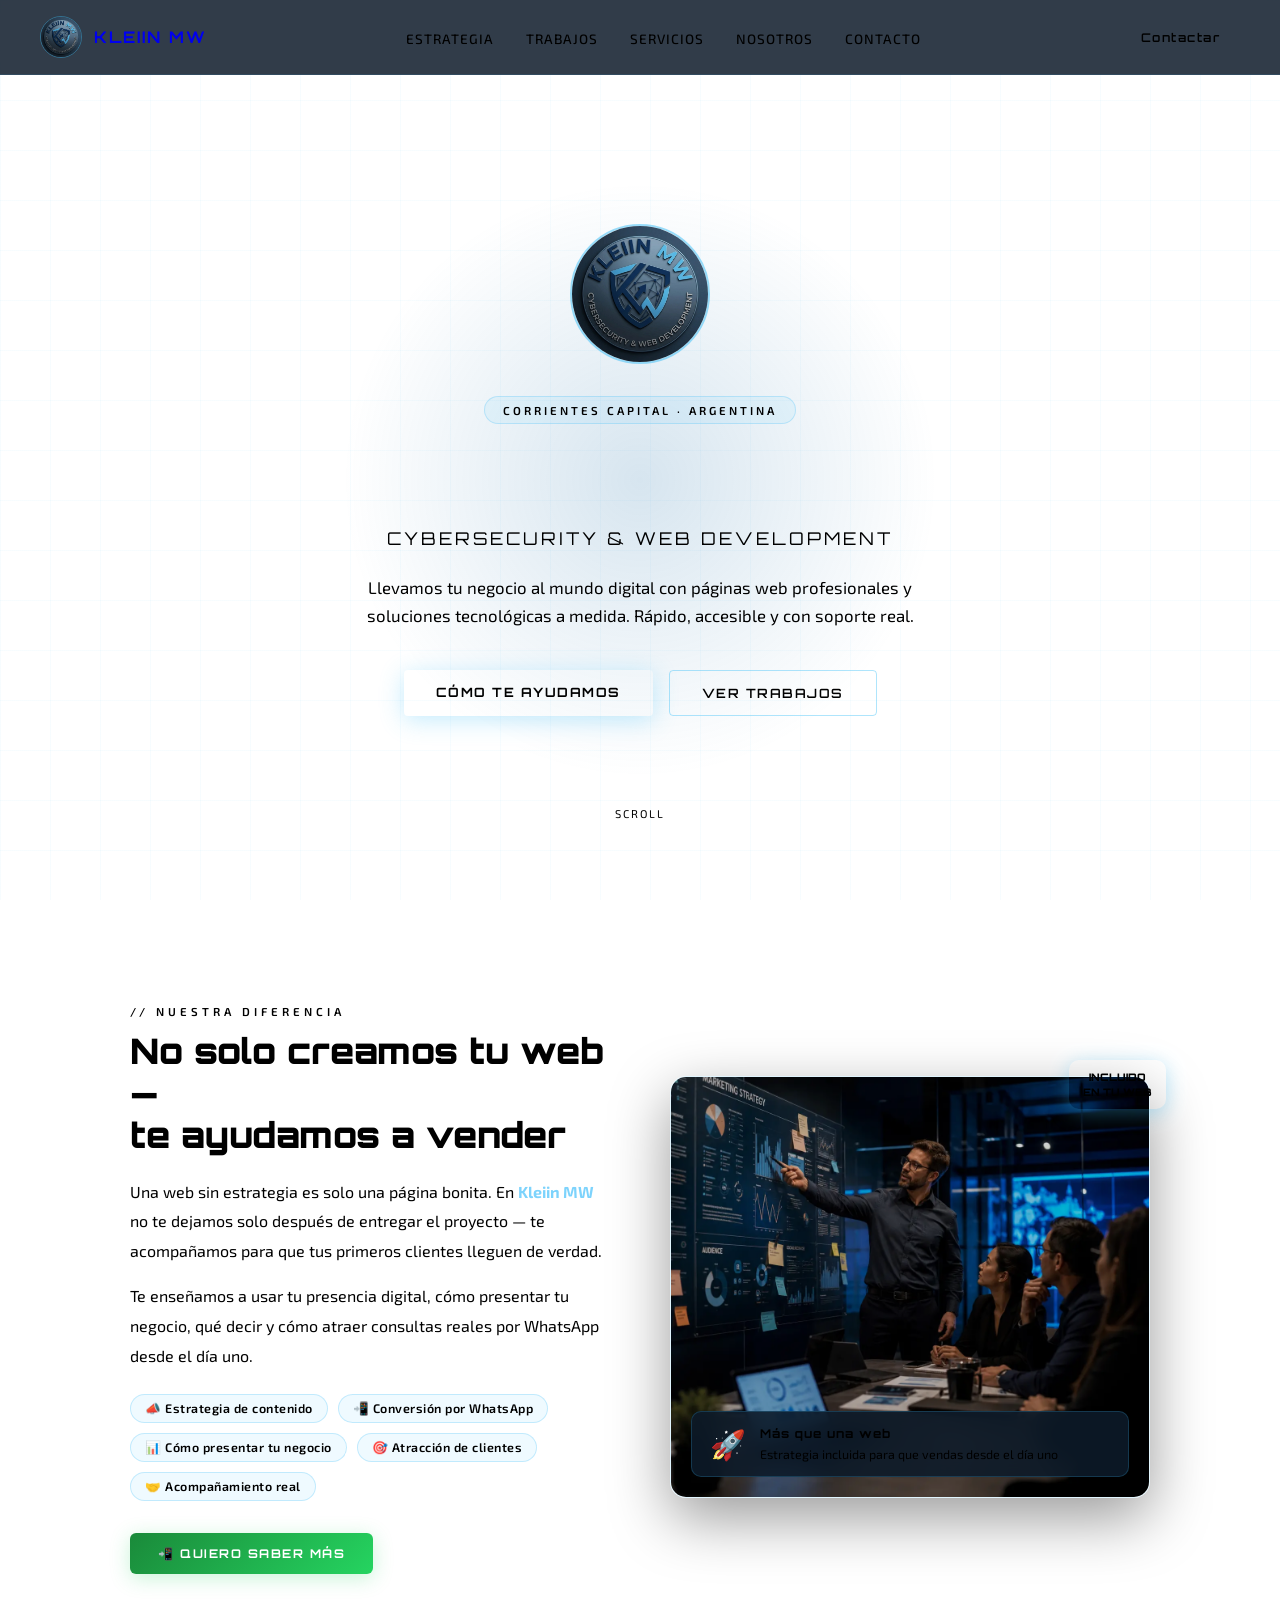
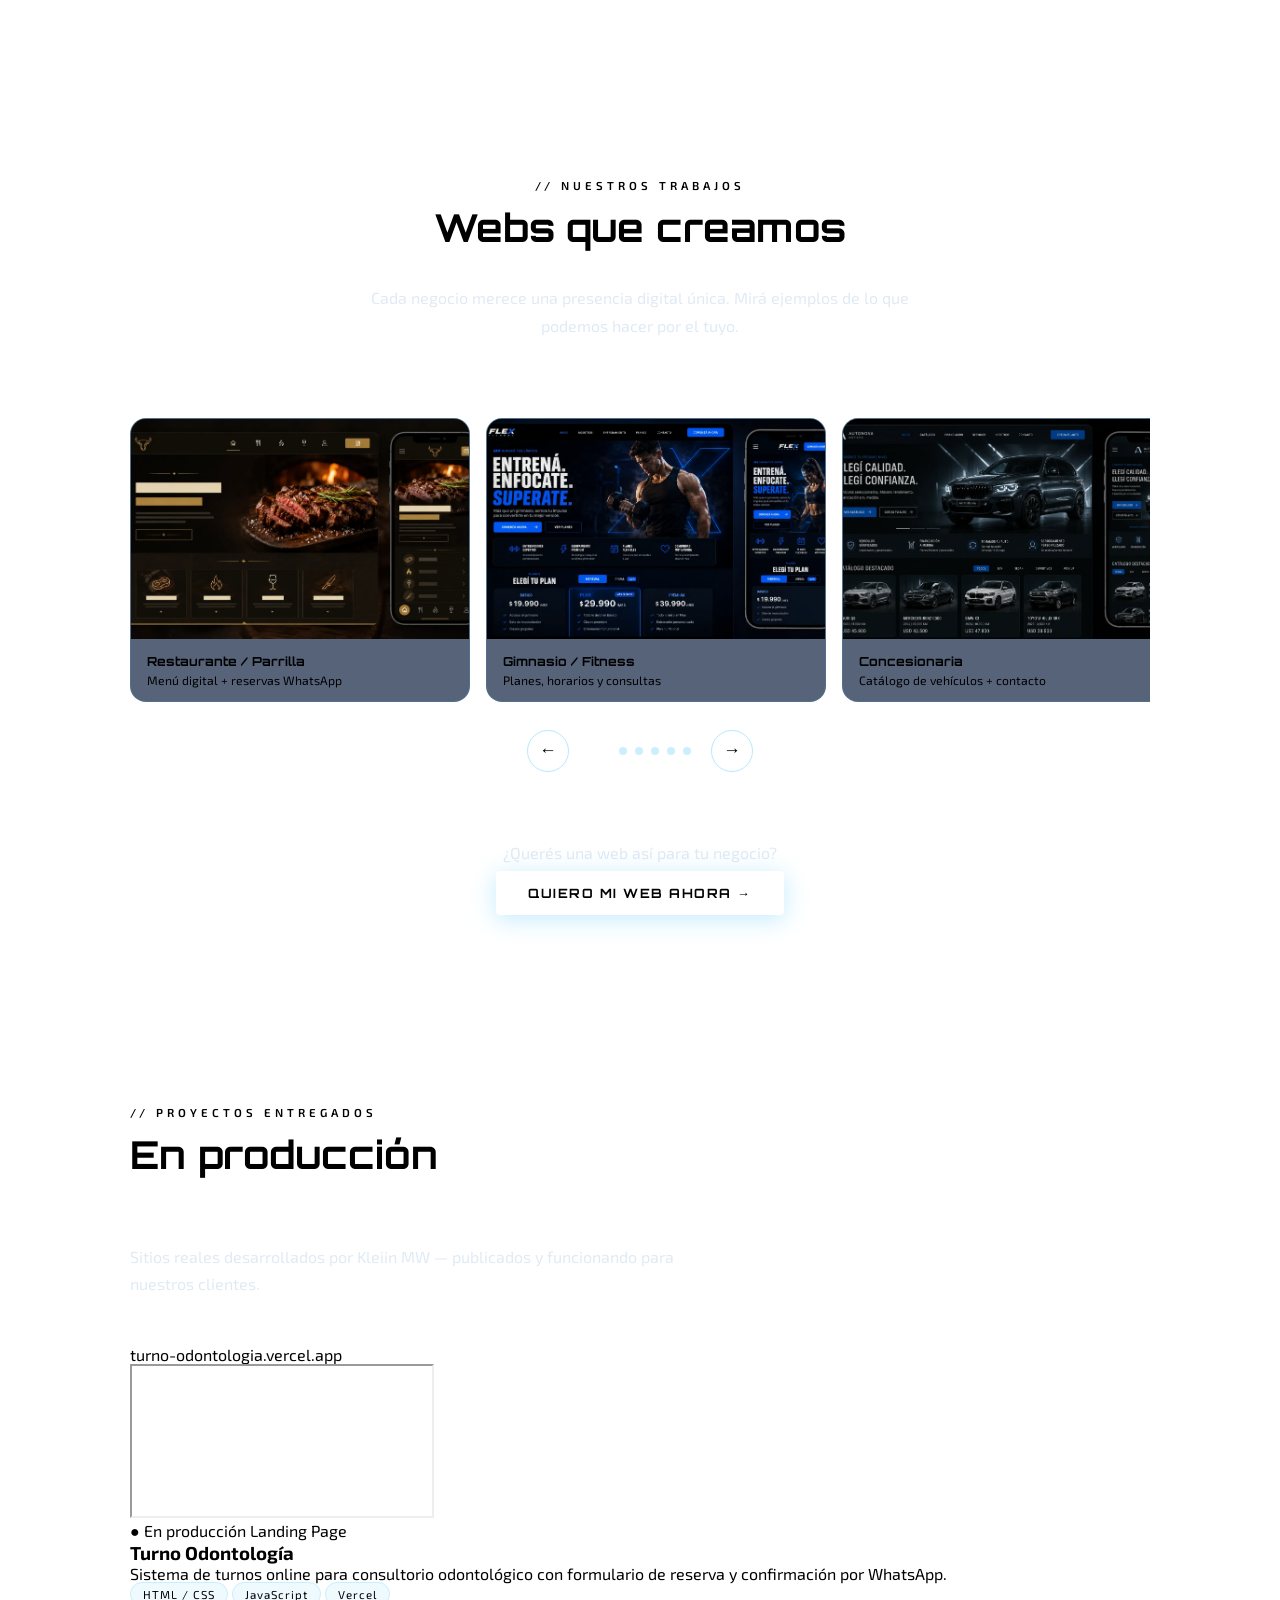
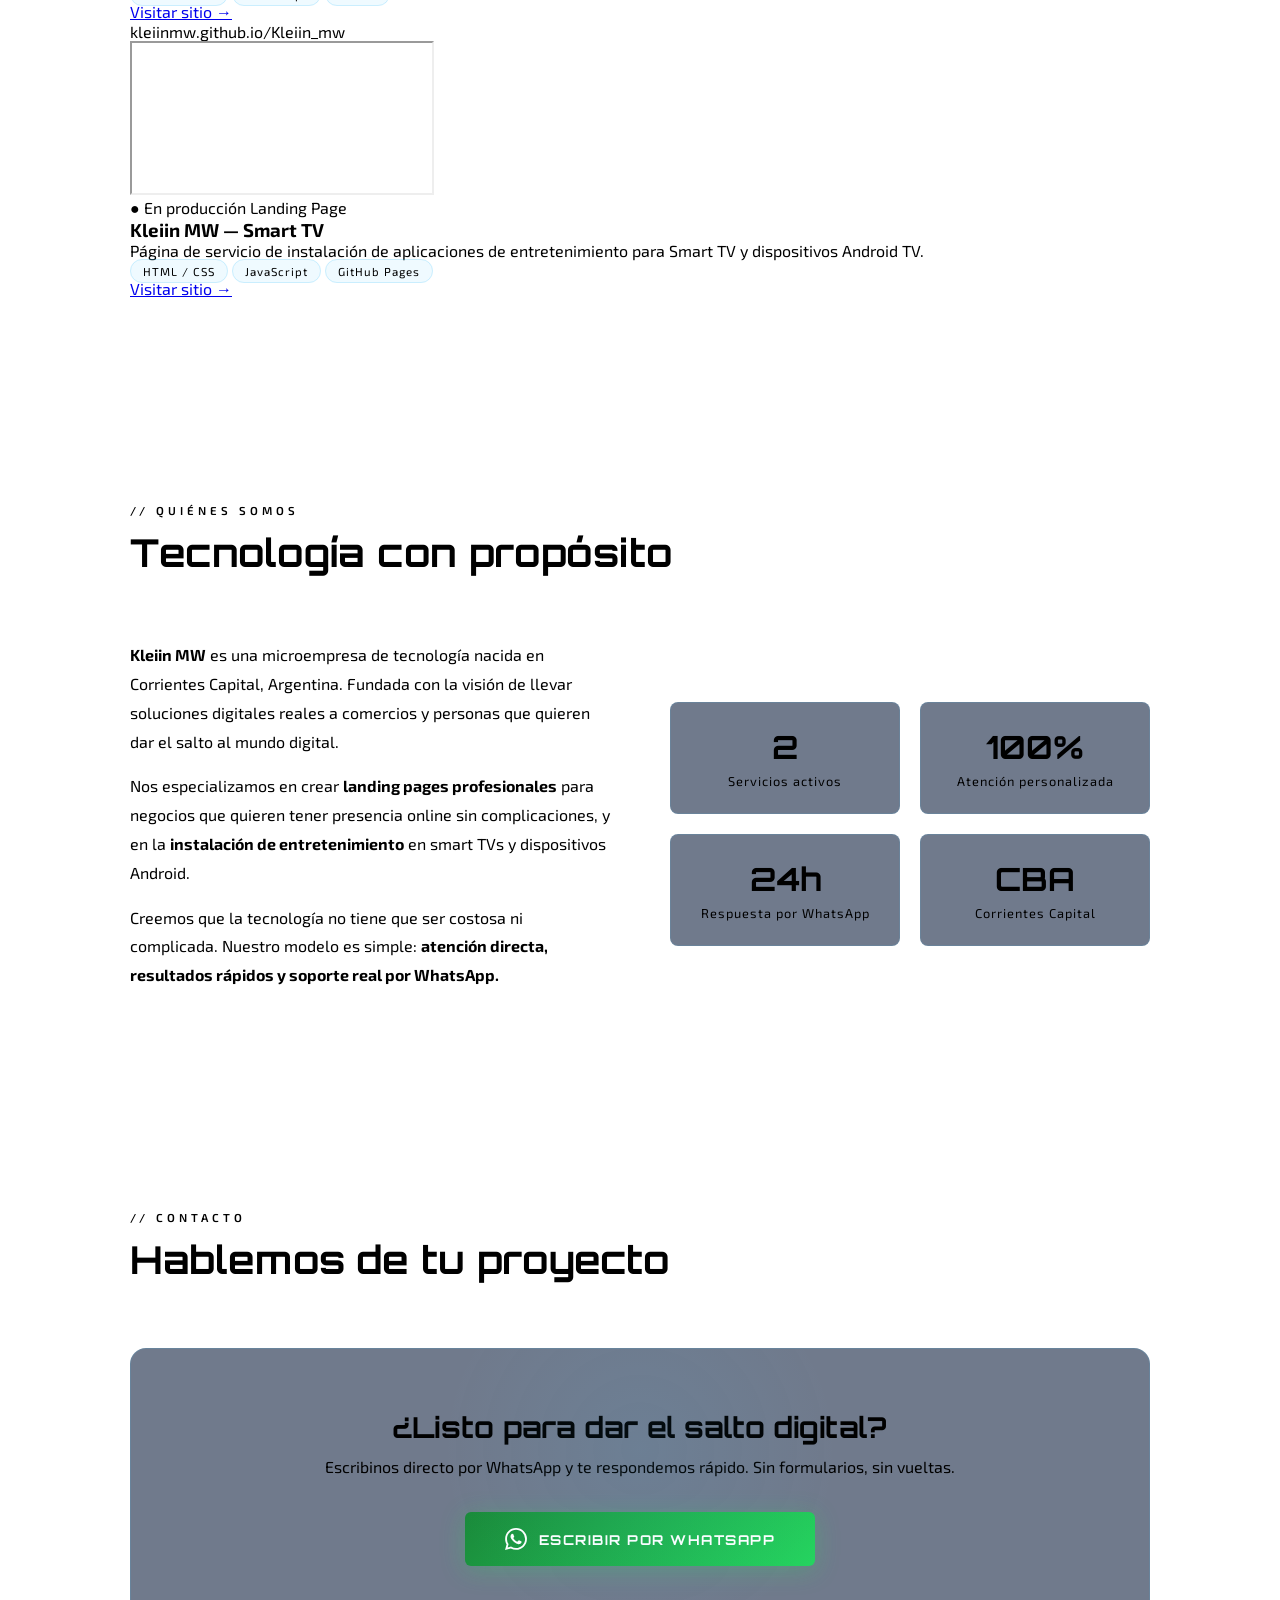
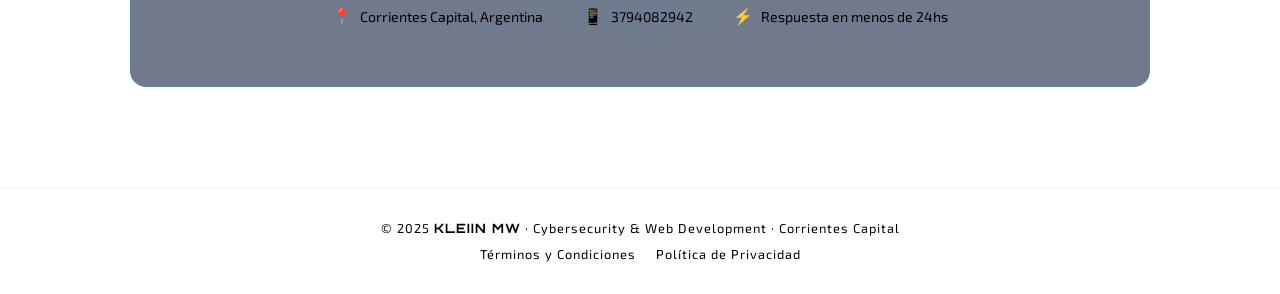
==== index.html @ bf452db1 "Fix missing newline at end of index.html Add missing newline at the end of index.html" ====
<!DOCTYPE html>
<html lang="es">
<head>
  <meta charset="UTF-8" />
  <meta name="viewport" content="width=device-width, initial-scale=1.0" />
  <title>Kleiin MW — Cybersecurity & Web Development</title>
  <link href="https://fonts.googleapis.com/css2?family=Orbitron:wght@400;600;700;900&family=Exo+2:wght@300;400;500;600&display=swap" rel="stylesheet" />
  <link rel="stylesheet" href="css/styles.css" />
</head>
<body>

  <!-- MATRIX INTRO -->
  <div id="matrix-intro">
    <canvas id="matrix-canvas"></canvas>
    <div class="intro-logo-wrap">
      <img src="assets/logo.jpg" alt="Kleiin MW" />
      <span>KLEIIN MW</span>
    </div>
    <div class="intro-bar"></div>
  </div>

  <!-- NAV -->
  <nav>
    <a href="#inicio" class="nav-logo">
      <img src="assets/logo.jpg" alt="Kleiin MW" />
      <span>KLEIIN MW</span>
    </a>
    <ul class="nav-links">
      <li><a href="#marketing">Estrategia</a></li>
      <li><a href="#maquetas">Trabajos</a></li>
      <li><a href="#servicios">Servicios</a></li>
      <li><a href="#nosotros">Nosotros</a></li>
      <li><a href="#contacto">Contacto</a></li>
    </ul>
    <a href="https://wa.me/543794082942?text=Hola%2C%20quiero%20saber%20m%C3%A1s%20sobre%20Kleiin%20MW" target="_blank" class="nav-cta">Contactar</a>
  </nav>

  <!-- HERO -->
  <div id="inicio" style="position:relative;">
    <div class="hero-glow"></div>
    <div class="hero-content">
      <img src="assets/logo.jpg" alt="Kleiin MW Logo" class="hero-logo" />
      <div class="hero-badge">Corrientes Capital · Argentina</div>
      <h1 class="hero-title">KLEIIN MW</h1>
      <p class="hero-sub">Cybersecurity & Web Development</p>
      <p class="hero-desc">Llevamos tu negocio al mundo digital con páginas web profesionales y soluciones tecnológicas a medida. Rápido, accesible y con soporte real.</p>
      <div class="hero-btns">
        <a href="#marketing" class="btn-primary">Cómo te ayudamos</a>
        <a href="#maquetas" class="btn-secondary">Ver trabajos</a>
      </div>
    </div>
    <div class="scroll-indicator">Scroll</div>
  </div>

  <!-- MARKETING -->
  <section id="marketing">
    <div class="marketing-grid">
      <div class="marketing-text fade-up">
        <span class="section-label">// Nuestra diferencia</span>
        <h2>No solo creamos tu web —<br><span>te ayudamos a vender</span></h2>
        <p>Una web sin estrategia es solo una página bonita. En <strong style="color:#7dd3fc">Kleiin MW</strong> no te dejamos solo después de entregar el proyecto — te acompañamos para que tus primeros clientes lleguen de verdad.</p>
        <p>Te enseñamos a usar tu presencia digital, cómo presentar tu negocio, qué decir y cómo atraer consultas reales por WhatsApp desde el día uno.</p>
        <div class="marketing-pills">
          <span class="marketing-pill">📣 Estrategia de contenido</span>
          <span class="marketing-pill">📲 Conversión por WhatsApp</span>
          <span class="marketing-pill">📊 Cómo presentar tu negocio</span>
          <span class="marketing-pill">🎯 Atracción de clientes</span>
          <span class="marketing-pill">🤝 Acompañamiento real</span>
        </div>
        <a href="https://wa.me/543794082942?text=Hola%2C%20quiero%20saber%20m%C3%A1s%20sobre%20la%20estrategia%20de%20marketing%20de%20Kleiin%20MW" target="_blank" class="marketing-cta">
          📲 Quiero saber más
        </a>
      </div>
      <div class="marketing-visual fade-up">
        <div class="marketing-badge-float">INCLUIDO<br>EN TU WEB</div>
        <div class="marketing-img-wrap">
          <img src="assets/marketing.webp" alt="Estrategia de marketing"
            onerror="this.style.display='none'; this.nextElementSibling.style.display='flex';" />
          <div class="marketing-img-placeholder" style="display:none;">
            <div class="big-icon">📊</div>
            <p>Estrategia · Marketing · Ventas</p>
          </div>
          <div class="marketing-overlay">
            <div class="marketing-overlay-icon">🚀</div>
            <div class="marketing-overlay-text">
              <strong>Más que una web</strong>
              <span>Estrategia incluida para que vendas desde el día uno</span>
            </div>
          </div>
        </div>
      </div>
    </div>
  </section>

  <!-- MAQUETAS / CARRUSEL -->
  <section id="maquetas">
    <div class="fade-up mockups-intro">
      <span class="section-label">// Nuestros trabajos</span>
      <h2 class="section-title">Webs que <span>creamos</span></h2>
      <div class="divider" style="margin: 0 auto 16px;"></div>
      <p style="color:#e0eaf4; font-size:1rem; max-width:560px; margin:0 auto; line-height:1.7;">
        Cada negocio merece una presencia digital única. Mirá ejemplos de lo que podemos hacer por el tuyo.
      </p>
    </div>

    <div class="carousel-wrap fade-up">
      <div class="carousel-track" id="carouselTrack">

        <div class="carousel-card">
          <div class="carousel-img-wrap">
            <img src="assets/carousel/restaurante.webp" alt="Restaurante" onerror="this.parentElement.classList.add('no-img')" />
            <div class="carousel-placeholder">🍽️</div>
          </div>
          <div class="carousel-info">
            <span class="carousel-rubro">Restaurante / Parrilla</span>
            <span class="carousel-desc">Menú digital + reservas WhatsApp</span>
          </div>
        </div>

        <div class="carousel-card">
          <div class="carousel-img-wrap">
            <img src="assets/carousel/gym.webp" alt="Gym" onerror="this.parentElement.classList.add('no-img')" />
            <div class="carousel-placeholder">💪</div>
          </div>
          <div class="carousel-info">
            <span class="carousel-rubro">Gimnasio / Fitness</span>
            <span class="carousel-desc">Planes, horarios y consultas</span>
          </div>
        </div>

        <div class="carousel-card">
          <div class="carousel-img-wrap">
            <img src="assets/carousel/concesionaria.webp" alt="Concesionaria" onerror="this.parentElement.classList.add('no-img')" />
            <div class="carousel-placeholder">🚗</div>
          </div>
          <div class="carousel-info">
            <span class="carousel-rubro">Concesionaria</span>
            <span class="carousel-desc">Catálogo de vehículos + contacto</span>
          </div>
        </div>

        <div class="carousel-card">
          <div class="carousel-img-wrap">
            <img src="assets/carousel/peluqueria.webp" alt="Peluquería" onerror="this.parentElement.classList.add('no-img')" />
            <div class="carousel-placeholder">✂️</div>
          </div>
          <div class="carousel-info">
            <span class="carousel-rubro">Peluquería / Barbería</span>
            <span class="carousel-desc">Servicios, galería y turnos</span>
          </div>
        </div>

        <div class="carousel-card">
          <div class="carousel-img-wrap">
            <img src="assets/carousel/empresa.webp" alt="Empresa" onerror="this.parentElement.classList.add('no-img')" />
            <div class="carousel-placeholder">🏢</div>
          </div>
          <div class="carousel-info">
            <span class="carousel-rubro">Empresa / Corporativo</span>
            <span class="carousel-desc">Presencia profesional online</span>
          </div>
        </div>

        <div class="carousel-card">
          <div class="carousel-img-wrap">
            <img src="assets/carousel/tienda.webp" alt="Tienda" onerror="this.parentElement.classList.add('no-img')" />
            <div class="carousel-placeholder">🛍️</div>
          </div>
          <div class="carousel-info">
            <span class="carousel-rubro">Tienda / Local</span>
            <span class="carousel-desc">Catálogo de productos + pedidos</span>
          </div>
        </div>

      </div>
      <div class="carousel-controls">
        <button class="carousel-btn" id="prevBtn">&#8592;</button>
        <div class="carousel-dots" id="carouselDots"></div>
        <button class="carousel-btn" id="nextBtn">&#8594;</button>
      </div>
    </div>

    <div class="fade-up" style="text-align:center; margin-top:56px;">
      <p style="color:#e0eaf4; margin-bottom:20px; font-size:1rem;">¿Querés una web así para tu negocio?</p>
      <a href="https://wa.me/543794082942?text=Hola%2C%20vi%20los%20trabajos%20en%20la%20web%20y%20quiero%20una%20landing%20page%20para%20mi%20negocio" target="_blank" class="btn-primary">Quiero mi web ahora →</a>
    </div>
  </section>

  <!-- SERVICIOS (comentado — reemplazado por proyectos en producción) -->
  <!--
  <div id="servicios">
    <div class="inner">
      <div class="fade-up">
        <span class="section-label">// Servicios</span>
        <h2 class="section-title">Lo que <span>hacemos</span></h2>
        <div class="divider"></div>
      </div>
      <div class="services-grid fade-up">
        <div class="service-card">
          <span class="service-icon">🌐</span>
          <div class="service-name">Landing Pages Profesionales</div>
          <p class="service-desc">Creamos páginas web vitrina para tu negocio o comercio. Diseño moderno, carga rápida y contacto directo por WhatsApp.</p>
          <ul class="service-features">
            <li>Diseño personalizado y responsive</li>
            <li>Botón de contacto directo a WhatsApp</li>
            <li>Sección de menú o productos</li>
            <li>Publicación incluida</li>
          </ul>
          <a href="https://wa.me/543794082942?text=Hola%2C%20quiero%20consultar%20sobre%20el%20servicio%20de%20landing%20page" target="_blank" class="service-link">Consultar precio →</a>
        </div>
        <div class="service-card">
          <span class="service-icon">📺</span>
          <div class="service-name">Instalación de Apps en Smart TV</div>
          <p class="service-desc">Deportes en vivo, series y películas en tu Smart TV. Instalación rápida con soporte incluido.</p>
          <ul class="service-features">
            <li>Fútbol, básquet, F1 en vivo</li>
            <li>Miles de películas y series</li>
            <li>Compatible con Android TV y TV Box</li>
          </ul>
          <a href="https://kleiinmw.github.io/Kleiin_mw/" target="_blank" class="service-link">Ver más detalles →</a>
        </div>
      </div>
    </div>
  </div>
  -->

  <!-- PROYECTOS EN PRODUCCIÓN -->
  <section id="proyectos">
    <div class="fade-up" style="margin-bottom:48px;">
      <span class="section-label">// Proyectos entregados</span>
      <h2 class="section-title">En <span>producción</span></h2>
      <div class="divider"></div>
      <p style="color:#e0eaf4; font-size:1rem; max-width:560px; line-height:1.7;">
        Sitios reales desarrollados por Kleiin MW — publicados y funcionando para nuestros clientes.
      </p>
    </div>

    <div class="projects-grid fade-up">

      <div class="project-card">
        <div class="project-preview">
          <div class="project-browser-bar">
            <div class="browser-dots"><span></span><span></span><span></span></div>
            <div class="browser-url">turno-odontologia.vercel.app</div>
          </div>
          <div class="project-iframe-wrap">
            <iframe src="https://turno-odontologia.vercel.app/home.html" title="Turno Odontología" scrolling="no" loading="lazy"></iframe>
          </div>
        </div>
        <div class="project-info">
          <div class="project-meta">
            <span class="project-status">● En producción</span>
            <span class="project-type">Landing Page</span>
          </div>
          <h3 class="project-name">Turno Odontología</h3>
          <p class="project-desc">Sistema de turnos online para consultorio odontológico con formulario de reserva y confirmación por WhatsApp.</p>
          <div class="project-tags">
            <span class="tag">HTML / CSS</span>
            <span class="tag">JavaScript</span>
            <span class="tag">Vercel</span>
          </div>
          <a href="https://turno-odontologia.vercel.app/home.html" target="_blank" class="project-btn">Visitar sitio →</a>
        </div>
      </div>

      <div class="project-card">
        <div class="project-preview">
          <div class="project-browser-bar">
            <div class="browser-dots"><span></span><span></span><span></span></div>
            <div class="browser-url">kleiinmw.github.io/Kleiin_mw</div>
          </div>
          <div class="project-iframe-wrap">
            <iframe src="https://kleiinmw.github.io/Kleiin_mw/" title="Kleiin MW Smart TV" scrolling="no" loading="lazy"></iframe>
          </div>
        </div>
        <div class="project-info">
          <div class="project-meta">
            <span class="project-status">● En producción</span>
            <span class="project-type">Landing Page</span>
          </div>
          <h3 class="project-name">Kleiin MW — Smart TV</h3>
          <p class="project-desc">Página de servicio de instalación de aplicaciones de entretenimiento para Smart TV y dispositivos Android TV.</p>
          <div class="project-tags">
            <span class="tag">HTML / CSS</span>
            <span class="tag">JavaScript</span>
            <span class="tag">GitHub Pages</span>
          </div>
          <a href="https://kleiinmw.github.io/Kleiin_mw/" target="_blank" class="project-btn">Visitar sitio →</a>
        </div>
      </div>

    </div>
  </section>

    <!-- QUIENES SOMOS -->
  <section id="nosotros">
    <div class="fade-up">
      <span class="section-label">// Quiénes somos</span>
      <h2 class="section-title">Tecnología con <span>propósito</span></h2>
      <div class="divider"></div>
    </div>
    <div class="about-grid fade-up">
      <div class="about-text">
        <p><strong>Kleiin MW</strong> es una microempresa de tecnología nacida en Corrientes Capital, Argentina. Fundada con la visión de llevar soluciones digitales reales a comercios y personas que quieren dar el salto al mundo digital.</p>
        <p>Nos especializamos en crear <strong>landing pages profesionales</strong> para negocios que quieren tener presencia online sin complicaciones, y en la <strong>instalación de entretenimiento</strong> en smart TVs y dispositivos Android.</p>
        <p>Creemos que la tecnología no tiene que ser costosa ni complicada. Nuestro modelo es simple: <strong>atención directa, resultados rápidos y soporte real por WhatsApp.</strong></p>
      </div>
      <div class="about-stats">
        <div class="stat-card">
          <span class="stat-number">2</span>
          <div class="stat-label">Servicios activos</div>
        </div>
        <div class="stat-card">
          <span class="stat-number">100%</span>
          <div class="stat-label">Atención personalizada</div>
        </div>
        <div class="stat-card">
          <span class="stat-number">24h</span>
          <div class="stat-label">Respuesta por WhatsApp</div>
        </div>
        <div class="stat-card">
          <span class="stat-number">CBA</span>
          <div class="stat-label">Corrientes Capital</div>
        </div>
      </div>
    </div>
  </section>

    <!-- CONTACTO -->
  <section id="contacto">
    <div class="fade-up">
      <span class="section-label">// Contacto</span>
      <h2 class="section-title">Hablemos de tu <span>proyecto</span></h2>
      <div class="divider"></div>
    </div>
    <div class="contact-box fade-up">
      <h3>¿Listo para dar el salto digital?</h3>
      <p>Escribinos directo por WhatsApp y te respondemos rápido. Sin formularios, sin vueltas.</p>
      <a href="https://wa.me/543794082942?text=Hola%2C%20quiero%20saber%20m%C3%A1s%20sobre%20Kleiin%20MW" target="_blank" class="whatsapp-btn">
        <svg width="22" height="22" viewBox="0 0 24 24" fill="currentColor"><path d="M17.472 14.382c-.297-.149-1.758-.867-2.03-.967-.273-.099-.471-.148-.67.15-.197.297-.767.966-.94 1.164-.173.199-.347.223-.644.075-.297-.15-1.255-.463-2.39-1.475-.883-.788-1.48-1.761-1.653-2.059-.173-.297-.018-.458.13-.606.134-.133.298-.347.446-.52.149-.174.198-.298.298-.497.099-.198.05-.371-.025-.52-.075-.149-.669-1.612-.916-2.207-.242-.579-.487-.5-.669-.51-.173-.008-.371-.01-.57-.01-.198 0-.52.074-.792.372-.272.297-1.04 1.016-1.04 2.479 0 1.462 1.065 2.875 1.213 3.074.149.198 2.096 3.2 5.077 4.487.709.306 1.262.489 1.694.625.712.227 1.36.195 1.871.118.571-.085 1.758-.719 2.006-1.413.248-.694.248-1.289.173-1.413-.074-.124-.272-.198-.57-.347m-5.421 7.403h-.004a9.87 9.87 0 01-5.031-1.378l-.361-.214-3.741.982.998-3.648-.235-.374a9.86 9.86 0 01-1.51-5.26c.001-5.45 4.436-9.884 9.888-9.884 2.64 0 5.122 1.03 6.988 2.898a9.825 9.825 0 012.893 6.994c-.003 5.45-4.437 9.884-9.885 9.884m8.413-18.297A11.815 11.815 0 0012.05 0C5.495 0 .16 5.335.157 11.892c0 2.096.547 4.142 1.588 5.945L.057 24l6.305-1.654a11.882 11.882 0 005.683 1.448h.005c6.554 0 11.89-5.335 11.893-11.893a11.821 11.821 0 00-3.48-8.413z"/></svg>
        Escribir por WhatsApp
      </a>
      <div class="contact-info">
        <div class="contact-item"><span>📍</span> Corrientes Capital, Argentina</div>
        <div class="contact-item"><span>📱</span> 3794082942</div>
        <div class="contact-item"><span>⚡</span> Respuesta en menos de 24hs</div>
      </div>
    </div>
  </section>

  <!-- FOOTER -->
  <footer>
    <p>© 2025 <strong>KLEIIN MW</strong> · Cybersecurity & Web Development · Corrientes Capital</p>
    <p style="margin-top:10px; display:flex; gap:20px; justify-content:center; flex-wrap:wrap;">
      <a href="terminos.html">Términos y Condiciones</a>
      <a href="privacidad.html">Política de Privacidad</a>
    </p>
  </footer>

  <script src="js/main.js"></script>
</body>
                                                                  </html>
---- css/styles.css ----
                                                                                                                                                                                                                                                                                                                                                                                                                                                                                                                                                                                                                                                                                                                                                                                                                                                                                                                                                                                                                                                                                                                                                                                                                                                                                                                                                                                                                                                                                                                                                                                                                                                                                                                                                                                                                                                                                                                                                                                                                                                                                                                                                                                      /* ==========================================
   KLEIIN MW — styles.css
   Cybersecurity & Web Development
   ========================================== */

:root {
  --navy: #0d1b2a;
  --navy2: #112240;
  --blue-dark: #1a3a5c;
  --blue-mid: #1e6fa8;
  --cyan: #38bdf8;
  --cyan-light: #7dd3fc;
  --white: #e8f4ff;
  --gray: #e0eaf4;
  --glow: 0 0 24px rgba(56,189,248,0.35);
}

* { margin: 0; padding: 0; box-sizing: border-box; }
html { scroll-behavior: smooth; }

body {
  background: var(--navy);
  color: var(--white);
  font-family: 'Exo 2', sans-serif;
  overflow-x: hidden;
}

/* ── BACKGROUND GRID ── */
body::before {
  content: '';
  position: fixed;
  inset: 0;
  background-image:
    linear-gradient(rgba(56,189,248,0.04) 1px, transparent 1px),
    linear-gradient(90deg, rgba(56,189,248,0.04) 1px, transparent 1px);
  background-size: 50px 50px;
  pointer-events: none;
  z-index: 0;
}

/* ── MATRIX INTRO ── */
#matrix-intro {
  position: fixed;
  inset: 0;
  background: #000;
  z-index: 9999;
  display: flex;
  flex-direction: column;
  align-items: center;
  justify-content: center;
  transition: opacity 0.8s ease, transform 0.8s ease;
}

#matrix-intro.hide {
  opacity: 0;
  transform: translateY(100%);
  pointer-events: none;
}

#matrix-canvas {
  position: absolute;
  inset: 0;
  width: 100%;
  height: 100%;
}

.intro-logo-wrap {
  position: relative;
  z-index: 2;
  display: flex;
  flex-direction: column;
  align-items: center;
  gap: 16px;
  animation: introPulse 1.5s ease-in-out infinite;
}

@keyframes introPulse {
  0%, 100% { opacity: 1; filter: drop-shadow(0 0 12px rgba(56,189,248,0.6)); }
  50%       { opacity: 0.7; filter: drop-shadow(0 0 28px rgba(56,189,248,1)); }
}

.intro-logo-wrap img {
  width: 100px;
  height: 100px;
  border-radius: 50%;
  border: 2px solid rgba(56,189,248,0.7);
}

.intro-logo-wrap span {
  font-family: 'Orbitron', sans-serif;
  font-size: 1.2rem;
  font-weight: 700;
  color: #38bdf8;
  letter-spacing: 4px;
}

.intro-bar {
  position: absolute;
  bottom: 0; left: 0;
  height: 3px;
  background: linear-gradient(to right, #38bdf8, #1e6fa8);
  animation: loadBar 2.2s ease-in-out forwards;
  box-shadow: 0 0 12px rgba(56,189,248,0.8);
}

@keyframes loadBar {
  0%   { width: 0%; }
  100% { width: 100%; }
}

/* ── NAV ── */
nav {
  position: fixed;
  top: 0; left: 0; right: 0;
  z-index: 100;
  display: flex;
  align-items: center;
  justify-content: space-between;
  padding: 16px 40px;
  background: rgba(13,27,42,0.85);
  backdrop-filter: blur(12px);
  border-bottom: 1px solid rgba(56,189,248,0.12);
}

.nav-logo {
  display: flex;
  align-items: center;
  gap: 12px;
  text-decoration: none;
}

.nav-logo img {
  width: 42px; height: 42px;
  border-radius: 50%;
  border: 1.5px solid rgba(56,189,248,0.4);
}

.nav-logo span {
  font-family: 'Orbitron', sans-serif;
  font-size: 1rem;
  font-weight: 700;
  color: var(--cyan);
  letter-spacing: 2px;
}

.nav-links {
  display: flex;
  gap: 32px;
  list-style: none;
}

.nav-links a {
  color: var(--gray);
  text-decoration: none;
  font-size: 0.85rem;
  font-weight: 500;
  letter-spacing: 1px;
  text-transform: uppercase;
  transition: color 0.3s;
}

.nav-links a:hover { color: var(--cyan); }

.nav-cta {
  background: transparent;
  border: 1.5px solid var(--cyan);
  color: var(--cyan);
  padding: 8px 20px;
  border-radius: 4px;
  font-family: 'Orbitron', sans-serif;
  font-size: 0.75rem;
  font-weight: 600;
  letter-spacing: 1.5px;
  cursor: pointer;
  text-decoration: none;
  transition: all 0.3s;
  animation: pulseCta 2s ease-in-out infinite;
}

@keyframes pulseCta {
  0%, 100% { box-shadow: 0 0 0 0 rgba(56,189,248,0.5), 0 0 8px rgba(56,189,248,0.2); }
  50%       { box-shadow: 0 0 0 8px rgba(56,189,248,0), 0 0 18px rgba(56,189,248,0.4); }
}

.nav-cta:hover {
  background: var(--cyan);
  color: var(--navy);
  box-shadow: var(--glow);
  animation: none;
}

/* ── HERO ── */
#inicio {
  min-height: 100vh;
  display: flex;
  align-items: center;
  justify-content: center;
  position: relative;
  padding: 100px 40px 60px;
  text-align: center;
}

.hero-glow {
  position: absolute;
  top: 20%; left: 50%;
  transform: translateX(-50%);
  width: 600px; height: 600px;
  background: radial-gradient(circle, rgba(30,111,168,0.18) 0%, transparent 70%);
  pointer-events: none;
}

.hero-content {
  position: relative;
  z-index: 1;
  max-width: 800px;
}

.hero-logo {
  width: 140px; height: 140px;
  border-radius: 50%;
  border: 2px solid rgba(56,189,248,0.5);
  box-shadow: var(--glow), 0 0 60px rgba(56,189,248,0.15);
  margin: 0 auto 32px;
  display: block;
  animation: floatLogo 4s ease-in-out infinite;
}

@keyframes floatLogo {
  0%, 100% { transform: translateY(0); }
  50%       { transform: translateY(-10px); }
}

.hero-badge {
  display: inline-block;
  background: rgba(56,189,248,0.08);
  border: 1px solid rgba(56,189,248,0.25);
  color: var(--cyan);
  font-size: 0.72rem;
  font-weight: 600;
  letter-spacing: 3px;
  text-transform: uppercase;
  padding: 6px 18px;
  border-radius: 20px;
  margin-bottom: 20px;
}

.hero-title {
  font-family: 'Orbitron', sans-serif;
  font-size: clamp(2.2rem, 6vw, 4rem);
  font-weight: 900;
  line-height: 1.1;
  margin-bottom: 12px;
  background: linear-gradient(135deg, var(--white) 40%, var(--cyan));
  -webkit-background-clip: text;
  -webkit-text-fill-color: transparent;
  background-clip: text;
}

.hero-sub {
  font-family: 'Orbitron', sans-serif;
  font-size: clamp(0.85rem, 2vw, 1.1rem);
  font-weight: 400;
  color: var(--cyan-light);
  letter-spacing: 3px;
  text-transform: uppercase;
  margin-bottom: 24px;
}

.hero-desc {
  font-size: 1.05rem;
  color: var(--gray);
  line-height: 1.7;
  max-width: 560px;
  margin: 0 auto 40px;
}

.hero-btns {
  display: flex;
  gap: 16px;
  justify-content: center;
  flex-wrap: wrap;
}

.btn-primary {
  background: linear-gradient(135deg, var(--blue-mid), var(--cyan));
  color: var(--navy);
  padding: 14px 32px;
  border-radius: 4px;
  font-family: 'Orbitron', sans-serif;
  font-size: 0.8rem;
  font-weight: 700;
  letter-spacing: 1.5px;
  text-decoration: none;
  text-transform: uppercase;
  transition: all 0.3s;
  box-shadow: 0 4px 24px rgba(56,189,248,0.3);
}

.btn-primary:hover {
  transform: translateY(-2px);
  box-shadow: 0 8px 32px rgba(56,189,248,0.45);
}

.btn-secondary {
  background: transparent;
  border: 1.5px solid rgba(56,189,248,0.4);
  color: var(--cyan-light);
  padding: 14px 32px;
  border-radius: 4px;
  font-family: 'Orbitron', sans-serif;
  font-size: 0.8rem;
  font-weight: 600;
  letter-spacing: 1.5px;
  text-decoration: none;
  text-transform: uppercase;
  transition: all 0.3s;
}

.btn-secondary:hover {
  border-color: var(--cyan);
  color: var(--cyan);
  background: rgba(56,189,248,0.06);
}

.scroll-indicator {
  position: absolute;
  bottom: 32px; left: 50%;
  transform: translateX(-50%);
  display: flex;
  flex-direction: column;
  align-items: center;
  gap: 8px;
  color: var(--gray);
  font-size: 0.7rem;
  letter-spacing: 2px;
  text-transform: uppercase;
  animation: bounce 2s infinite;
}

.scroll-indicator::after {
  content: '';
  width: 1px; height: 40px;
  background: linear-gradient(to bottom, var(--cyan), transparent);
}

@keyframes bounce {
  0%, 100% { transform: translateX(-50%) translateY(0); }
  50%       { transform: translateX(-50%) translateY(6px); }
}

/* ── SECTIONS SHARED ── */
section {
  position: relative;
  z-index: 1;
  padding: 100px 40px;
  max-width: 1100px;
  margin: 0 auto;
}

.section-label {
  display: inline-block;
  color: var(--cyan);
  font-size: 0.72rem;
  font-weight: 600;
  letter-spacing: 4px;
  text-transform: uppercase;
  margin-bottom: 12px;
}

.section-title {
  font-family: 'Orbitron', sans-serif;
  font-size: clamp(1.6rem, 4vw, 2.4rem);
  font-weight: 700;
  line-height: 1.2;
  margin-bottom: 16px;
  color: var(--white);
}

.section-title span { color: var(--cyan); }

.divider {
  width: 60px; height: 2px;
  background: linear-gradient(to right, var(--cyan), transparent);
  margin-bottom: 48px;
}

/* ── MARKETING ── */
#marketing {
  position: relative;
  z-index: 1;
}

.marketing-grid {
  display: grid;
  grid-template-columns: 1fr 1fr;
  gap: 60px;
  align-items: center;
}

.marketing-text .section-label { margin-bottom: 12px; }

.marketing-text h2 {
  font-family: 'Orbitron', sans-serif;
  font-size: clamp(1.4rem, 3.5vw, 2.2rem);
  font-weight: 900;
  line-height: 1.2;
  color: var(--white);
  margin-bottom: 20px;
}

.marketing-text h2 span { color: var(--cyan); }

.marketing-text p {
  color: var(--gray);
  font-size: 1rem;
  line-height: 1.85;
  margin-bottom: 16px;
}

.marketing-pills {
  display: flex;
  flex-wrap: wrap;
  gap: 10px;
  margin: 24px 0 32px;
}

.marketing-pill {
  background: rgba(56,189,248,0.08);
  border: 1px solid rgba(56,189,248,0.25);
  color: var(--cyan-light);
  font-size: 0.78rem;
  font-weight: 600;
  padding: 6px 14px;
  border-radius: 20px;
  letter-spacing: 0.5px;
}

.marketing-cta {
  display: inline-flex;
  align-items: center;
  gap: 10px;
  background: linear-gradient(135deg, #1a8a3a, #25d460);
  color: #fff;
  padding: 13px 28px;
  border-radius: 6px;
  font-family: 'Orbitron', sans-serif;
  font-size: 0.75rem;
  font-weight: 700;
  letter-spacing: 1.5px;
  text-decoration: none;
  text-transform: uppercase;
  transition: all 0.3s;
  box-shadow: 0 4px 20px rgba(37,212,96,0.25);
}

.marketing-cta:hover {
  transform: translateY(-2px);
  box-shadow: 0 8px 28px rgba(37,212,96,0.4);
}

.marketing-visual { position: relative; }

.marketing-img-wrap {
  position: relative;
  border-radius: 16px;
  overflow: hidden;
  border: 1px solid rgba(56,189,248,0.15);
  box-shadow: 0 20px 60px rgba(0,0,0,0.4);
}

.marketing-img-wrap img {
  width: 100%;
  height: 420px;
  object-fit: cover;
  display: block;
  filter: brightness(0.85);
  transition: filter 0.3s;
}

.marketing-img-wrap:hover img { filter: brightness(1); }

.marketing-overlay {
  position: absolute;
  bottom: 20px; left: 20px; right: 20px;
  background: rgba(13,27,42,0.88);
  backdrop-filter: blur(10px);
  border: 1px solid rgba(56,189,248,0.2);
  border-radius: 10px;
  padding: 14px 18px;
  display: flex;
  align-items: center;
  gap: 14px;
}

.marketing-overlay-icon { font-size: 1.8rem; flex-shrink: 0; }

.marketing-overlay-text strong {
  display: block;
  color: var(--cyan);
  font-family: 'Orbitron', sans-serif;
  font-size: 0.75rem;
  font-weight: 700;
  letter-spacing: 1px;
  margin-bottom: 2px;
}

.marketing-overlay-text span { color: var(--gray); font-size: 0.78rem; }

.marketing-badge-float {
  position: absolute;
  top: -16px; right: -16px;
  background: linear-gradient(135deg, var(--blue-mid), var(--cyan));
  color: var(--navy);
  font-family: 'Orbitron', sans-serif;
  font-size: 0.65rem;
  font-weight: 900;
  padding: 10px 14px;
  border-radius: 10px;
  text-align: center;
  line-height: 1.4;
  box-shadow: 0 4px 20px rgba(56,189,248,0.35);
  animation: floatBadge 3s ease-in-out infinite;
  z-index: 2;
}

@keyframes floatBadge {
  0%, 100% { transform: translateY(0); }
  50%       { transform: translateY(-6px); }
}

.marketing-img-placeholder {
  width: 100%;
  height: 420px;
  background: linear-gradient(135deg, #0d1b2a, #112240);
  display: flex;
  flex-direction: column;
  align-items: center;
  justify-content: center;
  gap: 16px;
}

.marketing-img-placeholder .big-icon { font-size: 5rem; }
.marketing-img-placeholder p {
  color: #38bdf8;
  font-size: 0.8rem;
  letter-spacing: 2px;
  text-transform: uppercase;
}

/* ── MAQUETAS ── */
#maquetas {
  position: relative;
  z-index: 1;
  padding: 100px 40px;
  max-width: 1100px;
  margin: 0 auto;
}

.mockups-intro {
  text-align: center;
  margin-bottom: 64px;
}

/* ── CARRUSEL ── */
.carousel-wrap {
  width: 100%;
  overflow: hidden;
  position: relative;
  margin-top: 20px;
  padding: 15px 0;
}

.carousel-track {
  display: flex;
  gap: 16px;
  transition: transform 0.5s cubic-bezier(0.4, 0, 0.2, 1);
  cursor: grab;
  user-select: none;
}

.carousel-track.dragging {
  cursor: grabbing;
  transition: none;
}

.carousel-card {
  width: 340px;
  background: rgba(17,34,64,0.7);
  border: 1px solid rgba(56,189,248,0.15);
  border-radius: 16px;
  overflow: hidden;
  transition: transform 0.3s, border-color 0.3s;
  flex-shrink: 0;
}

.carousel-card:hover {
  transform: translateY(-6px);
  border-color: rgba(56,189,248,0.45);
}

.carousel-img-wrap {
  width: 100%;
  height: 220px;
  position: relative;
  overflow: hidden;
  background: rgba(13,27,42,0.8);
}

.carousel-img-wrap img {
  width: 100%;
  height: 100%;
  object-fit: cover;
  object-position: top;
  display: block;
  transition: transform 0.4s;
}

.carousel-card:hover .carousel-img-wrap img { transform: scale(1.04); }

.carousel-placeholder {
  position: absolute;
  inset: 0;
  display: flex;
  align-items: center;
  justify-content: center;
  font-size: 52px;
  background: linear-gradient(135deg, rgba(17,34,64,0.9), rgba(13,27,42,0.95));
  opacity: 1;
  transition: opacity 0.3s;
}

.carousel-img-wrap:not(.no-img) .carousel-placeholder {
  opacity: 0;
  pointer-events: none;
}

.carousel-img-wrap.no-img img { display: none; }

.carousel-info {
  padding: 14px 16px;
  display: flex;
  flex-direction: column;
  gap: 4px;
}

.carousel-rubro {
  font-family: 'Orbitron', sans-serif;
  font-size: 0.78rem;
  font-weight: 700;
  color: var(--white);
}

.carousel-desc {
  font-size: 0.76rem;
  color: var(--gray);
}

.carousel-controls {
  display: flex;
  align-items: center;
  justify-content: center;
  gap: 20px;
  margin-top: 28px;
}

.carousel-btn {
  width: 42px; height: 42px;
  border-radius: 50%;
  border: 1.5px solid rgba(56,189,248,0.35);
  background: transparent;
  color: var(--cyan);
  font-size: 1.1rem;
  cursor: pointer;
  transition: all 0.3s;
  display: flex;
  align-items: center;
  justify-content: center;
}

.carousel-btn:hover {
  background: rgba(56,189,248,0.1);
  border-color: var(--cyan);
  box-shadow: var(--glow);
}

.carousel-dots { display: flex; gap: 8px; }

.c-dot {
  width: 8px; height: 8px;
  border-radius: 50%;
  background: rgba(56,189,248,0.25);
  cursor: pointer;
  transition: all 0.3s;
}

.c-dot.active {
  background: var(--cyan);
  width: 22px;
  border-radius: 4px;
}

/* ── QUIENES SOMOS ── */
.about-grid {
  display: grid;
  grid-template-columns: 1fr 1fr;
  gap: 60px;
  align-items: center;
}

.about-text p {
  color: var(--gray);
  line-height: 1.8;
  margin-bottom: 16px;
  font-size: 1rem;
}

.about-text p strong { color: var(--cyan-light); }

.about-stats {
  display: grid;
  grid-template-columns: 1fr 1fr;
  gap: 20px;
}

.stat-card {
  background: rgba(17,34,64,0.6);
  border: 1px solid rgba(56,189,248,0.12);
  border-radius: 8px;
  padding: 24px;
  text-align: center;
  transition: border-color 0.3s, transform 0.3s;
}

.stat-card:hover {
  border-color: rgba(56,189,248,0.4);
  transform: translateY(-4px);
}

.stat-number {
  font-family: 'Orbitron', sans-serif;
  font-size: 2rem;
  font-weight: 700;
  color: var(--cyan);
  display: block;
}

.stat-label {
  font-size: 0.8rem;
  color: var(--gray);
  margin-top: 6px;
  letter-spacing: 1px;
}

/* ── SERVICIOS ── */
#servicios {
  background: rgba(17,34,64,0.3);
  max-width: 100%;
  padding: 100px 40px;
  position: relative;
  z-index: 1;
}

#servicios .inner { max-width: 1100px; margin: 0 auto; }

.services-grid {
  display: grid;
  grid-template-columns: 1fr 1fr;
  gap: 32px;
}

.service-card {
  background: rgba(13,27,42,0.8);
  border: 1px solid rgba(56,189,248,0.12);
  border-radius: 12px;
  padding: 40px 36px;
  position: relative;
  overflow: hidden;
  transition: border-color 0.3s, transform 0.3s;
}

.service-card::before {
  content: '';
  position: absolute;
  top: 0; left: 0; right: 0;
  height: 2px;
  background: linear-gradient(to right, var(--cyan), transparent);
  opacity: 0;
  transition: opacity 0.3s;
}

.service-card:hover { border-color: rgba(56,189,248,0.35); transform: translateY(-6px); }
.service-card:hover::before { opacity: 1; }

.service-icon { font-size: 2.4rem; margin-bottom: 20px; display: block; }

.service-name {
  font-family: 'Orbitron', sans-serif;
  font-size: 1.05rem;
  font-weight: 700;
  color: var(--white);
  margin-bottom: 12px;
}

.service-desc {
  color: var(--gray);
  font-size: 0.92rem;
  line-height: 1.7;
  margin-bottom: 24px;
}

.service-features { list-style: none; margin-bottom: 28px; }

.service-features li {
  color: var(--cyan-light);
  font-size: 0.85rem;
  padding: 4px 0;
  display: flex;
  align-items: center;
  gap: 8px;
}

.service-features li::before { content: '▸'; color: var(--cyan); font-size: 0.75rem; }

.service-link {
  display: inline-flex;
  align-items: center;
  gap: 8px;
  color: var(--cyan);
  font-size: 0.82rem;
  font-weight: 600;
  letter-spacing: 1px;
  text-decoration: none;
  text-transform: uppercase;
  transition: gap 0.2s;
}

.service-link:hover { gap: 12px; }

/* ── PORTAFOLIO ── */
.portfolio-card {
  background: rgba(17,34,64,0.6);
  border: 1px solid rgba(56,189,248,0.15);
  border-radius: 12px;
  padding: 40px;
  display: flex;
  align-items: center;
  justify-content: space-between;
  gap: 40px;
  transition: border-color 0.3s;
}

.portfolio-card:hover { border-color: rgba(56,189,248,0.4); }

.portfolio-info h3 {
  font-family: 'Orbitron', sans-serif;
  font-size: 1.2rem;
  color: var(--white);
  margin-bottom: 12px;
}

.portfolio-info p {
  color: var(--gray);
  font-size: 0.92rem;
  line-height: 1.7;
  max-width: 480px;
}

.portfolio-tags { display: flex; flex-wrap: wrap; gap: 8px; margin-top: 16px; }

.tag {
  background: rgba(56,189,248,0.08);
  border: 1px solid rgba(56,189,248,0.2);
  color: var(--cyan);
  font-size: 0.72rem;
  padding: 4px 12px;
  border-radius: 20px;
  letter-spacing: 1px;
}

/* ── CONTACTO ── */
.contact-box {
  background: rgba(17,34,64,0.6);
  border: 1px solid rgba(56,189,248,0.15);
  border-radius: 16px;
  padding: 60px;
  text-align: center;
  position: relative;
  overflow: hidden;
}

.contact-box::before {
  content: '';
  position: absolute;
  top: -100px; left: 50%;
  transform: translateX(-50%);
  width: 400px; height: 400px;
  background: radial-gradient(circle, rgba(56,189,248,0.07) 0%, transparent 70%);
  pointer-events: none;
}

.contact-box h3 {
  font-family: 'Orbitron', sans-serif;
  font-size: 1.8rem;
  color: var(--white);
  margin-bottom: 12px;
}

.contact-box p { color: var(--gray); margin-bottom: 36px; font-size: 1rem; }

.whatsapp-btn {
  display: inline-flex;
  align-items: center;
  gap: 12px;
  background: linear-gradient(135deg, #1a8a3a, #25d460);
  color: #fff;
  padding: 16px 40px;
  border-radius: 6px;
  font-family: 'Orbitron', sans-serif;
  font-size: 0.85rem;
  font-weight: 700;
  letter-spacing: 1.5px;
  text-decoration: none;
  text-transform: uppercase;
  transition: all 0.3s;
  box-shadow: 0 4px 24px rgba(37,212,96,0.3);
  animation: pulseWsp 2s ease-in-out infinite;
}

@keyframes pulseWsp {
  0%, 100% { box-shadow: 0 4px 24px rgba(37,212,96,0.3), 0 0 0 0 rgba(37,212,96,0.4); }
  50%       { box-shadow: 0 4px 24px rgba(37,212,96,0.3), 0 0 0 10px rgba(37,212,96,0); }
}

.whatsapp-btn:hover {
  transform: translateY(-3px);
  box-shadow: 0 8px 32px rgba(37,212,96,0.45);
  animation: none;
}

.contact-info {
  display: flex;
  justify-content: center;
  gap: 40px;
  margin-top: 40px;
  flex-wrap: wrap;
}

.contact-item {
  display: flex;
  align-items: center;
  gap: 8px;
  color: var(--gray);
  font-size: 0.88rem;
}

.contact-item span { color: var(--cyan); font-size: 1rem; }

/* ── FOOTER ── */
footer {
  position: relative;
  z-index: 1;
  text-align: center;
  padding: 32px 40px;
  border-top: 1px solid rgba(56,189,248,0.08);
  color: var(--gray);
  font-size: 0.8rem;
  letter-spacing: 1px;
}

footer strong { color: var(--cyan); font-family: 'Orbitron', sans-serif; }

footer a { color: var(--cyan); text-decoration: none; transition: opacity 0.2s; }
footer a:hover { opacity: 0.7; }

/* ── ANIMATIONS ── */
.fade-up {
  opacity: 0;
  transform: translateY(30px);
  transition: opacity 0.7s ease, transform 0.7s ease;
}

.fade-up.visible { opacity: 1; transform: translateY(0); }

/* ── MOBILE ── */
@media (max-width: 768px) {
  html, body { overflow-x: hidden; width: 100%; }

  nav { padding: 14px 20px; }
  .nav-links { display: none; }

  #inicio { padding: 100px 20px 60px; width: 100%; text-align: center; }
  .hero-glow { width: 300px; height: 300px; }
  .hero-logo { width: 110px; height: 110px; }
  .hero-title { font-size: clamp(1.8rem, 10vw, 2.5rem); word-break: break-word; }
  .hero-sub { font-size: 0.72rem; letter-spacing: 1.5px; }
  .hero-desc { font-size: 0.95rem; padding: 0 8px; }
  .hero-btns { flex-direction: column; align-items: center; gap: 12px; }
  .btn-primary, .btn-secondary { width: 100%; max-width: 300px; text-align: center; justify-content: center; }
  .hero-badge { font-size: 0.65rem; letter-spacing: 1.5px; }

  section { padding: 60px 20px; width: 100%; }
  #servicios { padding: 60px 20px; }
  #marketing { padding: 60px 20px; }
  #maquetas { padding: 60px 20px; }

  .marketing-grid {
    grid-template-columns: 1fr;
    gap: 32px;
  }

  .marketing-text h2 { font-size: 1.3rem; }

  .marketing-pills {
    gap: 8px;
    margin: 16px 0 24px;
  }

  .marketing-pill { font-size: 0.72rem; padding: 5px 10px; }

  .marketing-cta { width: 100%; justify-content: center; font-size: 0.7rem; }

  .marketing-img-wrap img { height: 260px; }
  .marketing-img-placeholder { height: 260px; }

  .marketing-badge-float {
    top: -12px;
    right: 10px;
    font-size: 0.58rem;
    padding: 8px 10px;
  }

  .marketing-overlay { padding: 10px 12px; gap: 10px; }
  .marketing-overlay-icon { font-size: 1.3rem; }
  .marketing-overlay-text strong { font-size: 0.68rem; }
  .marketing-overlay-text span { font-size: 0.7rem; }

  .about-grid { grid-template-columns: 1fr; gap: 32px; }
  .about-stats { grid-template-columns: 1fr 1fr; gap: 12px; }
  .stat-card { padding: 16px; }
  .stat-number { font-size: 1.5rem; }

  .services-grid { grid-template-columns: 1fr; gap: 20px; }
  .service-card { padding: 28px 20px; }

  .portfolio-card { flex-direction: column; gap: 24px; padding: 28px 20px; }
  .portfolio-card .btn-primary { width: 100%; text-align: center; }

  .contact-box { padding: 36px 20px; }
  .contact-box h3 { font-size: 1.3rem; }
  .contact-info { flex-direction: column; gap: 16px; align-items: center; }

  .whatsapp-btn { padding: 14px 24px; font-size: 0.75rem; width: 100%; justify-content: center; }

  .carousel-wrap { padding: 10px 0; }
  .carousel-card {
    width: calc(100vw - 40px);
    max-width: 400px;
  }
  .carousel-img-wrap { height: 200px; }

  footer { padding: 24px 20px; font-size: 0.72rem; }
}
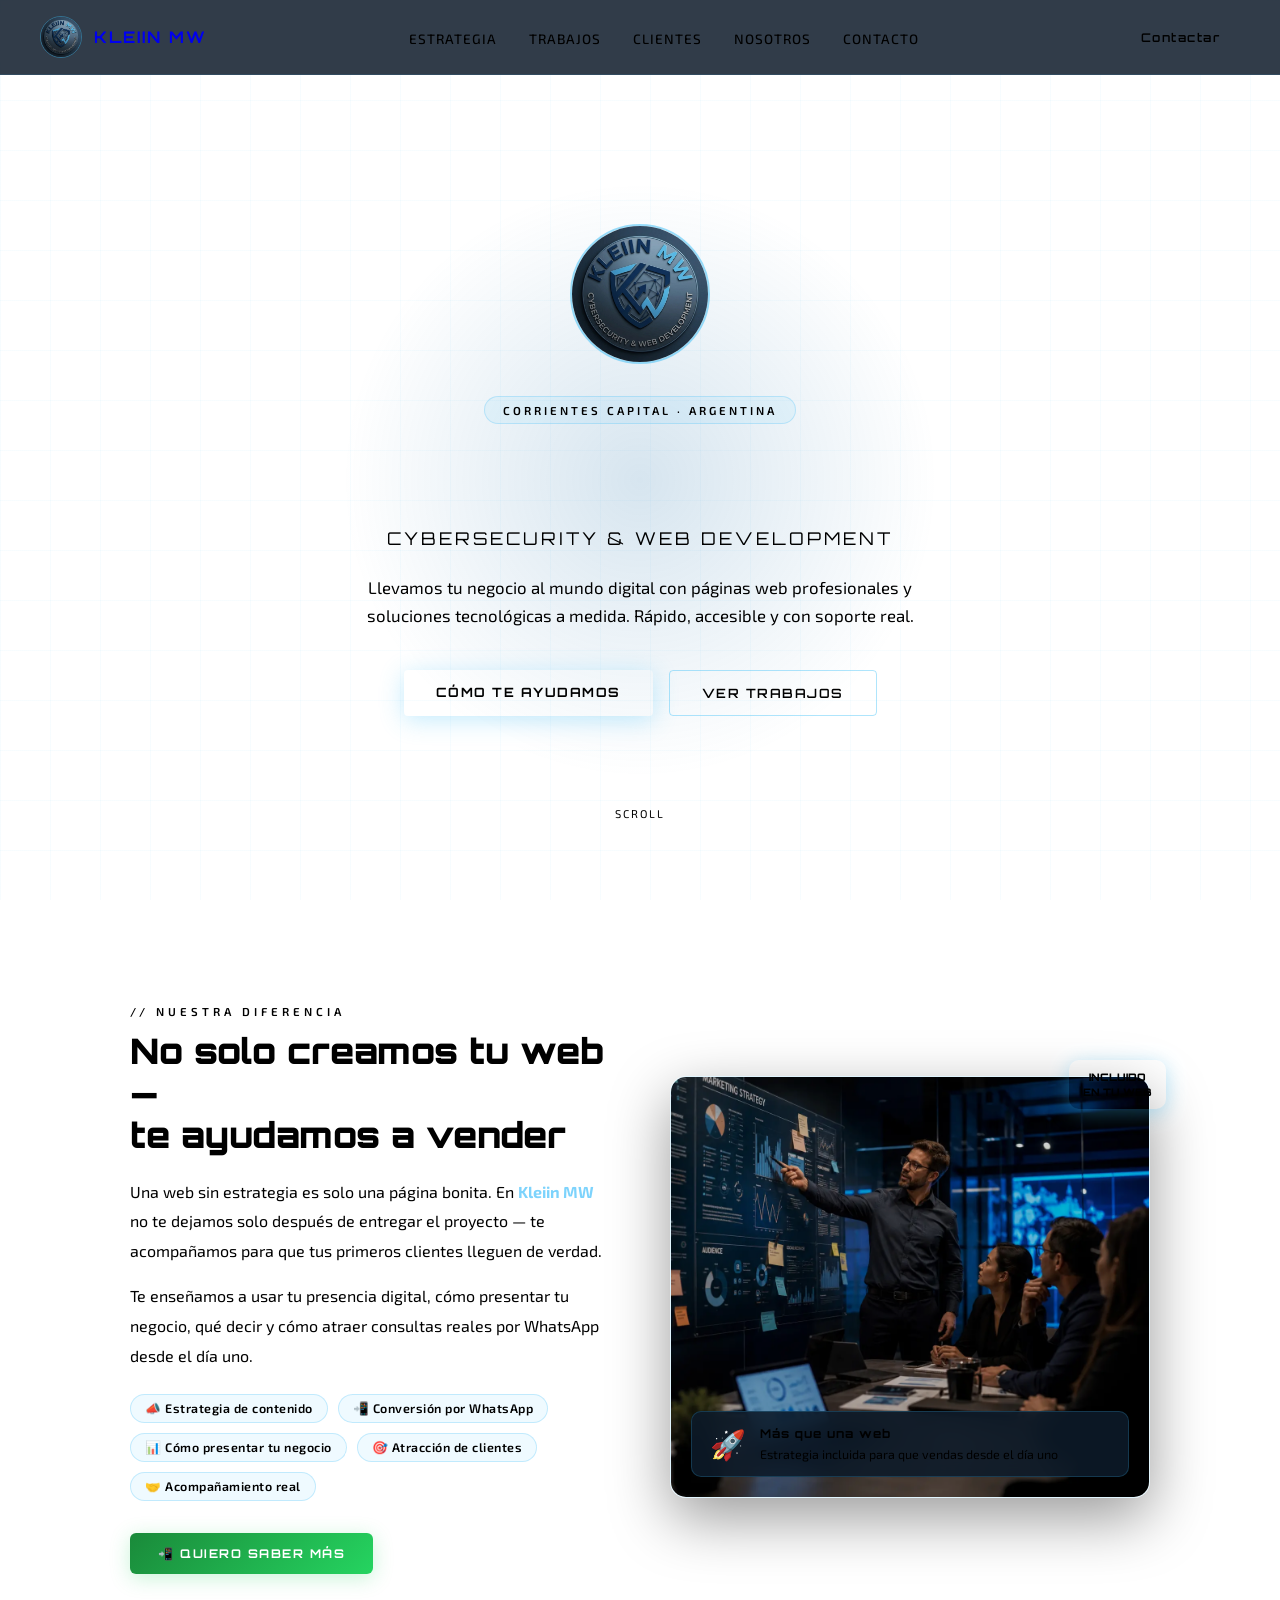
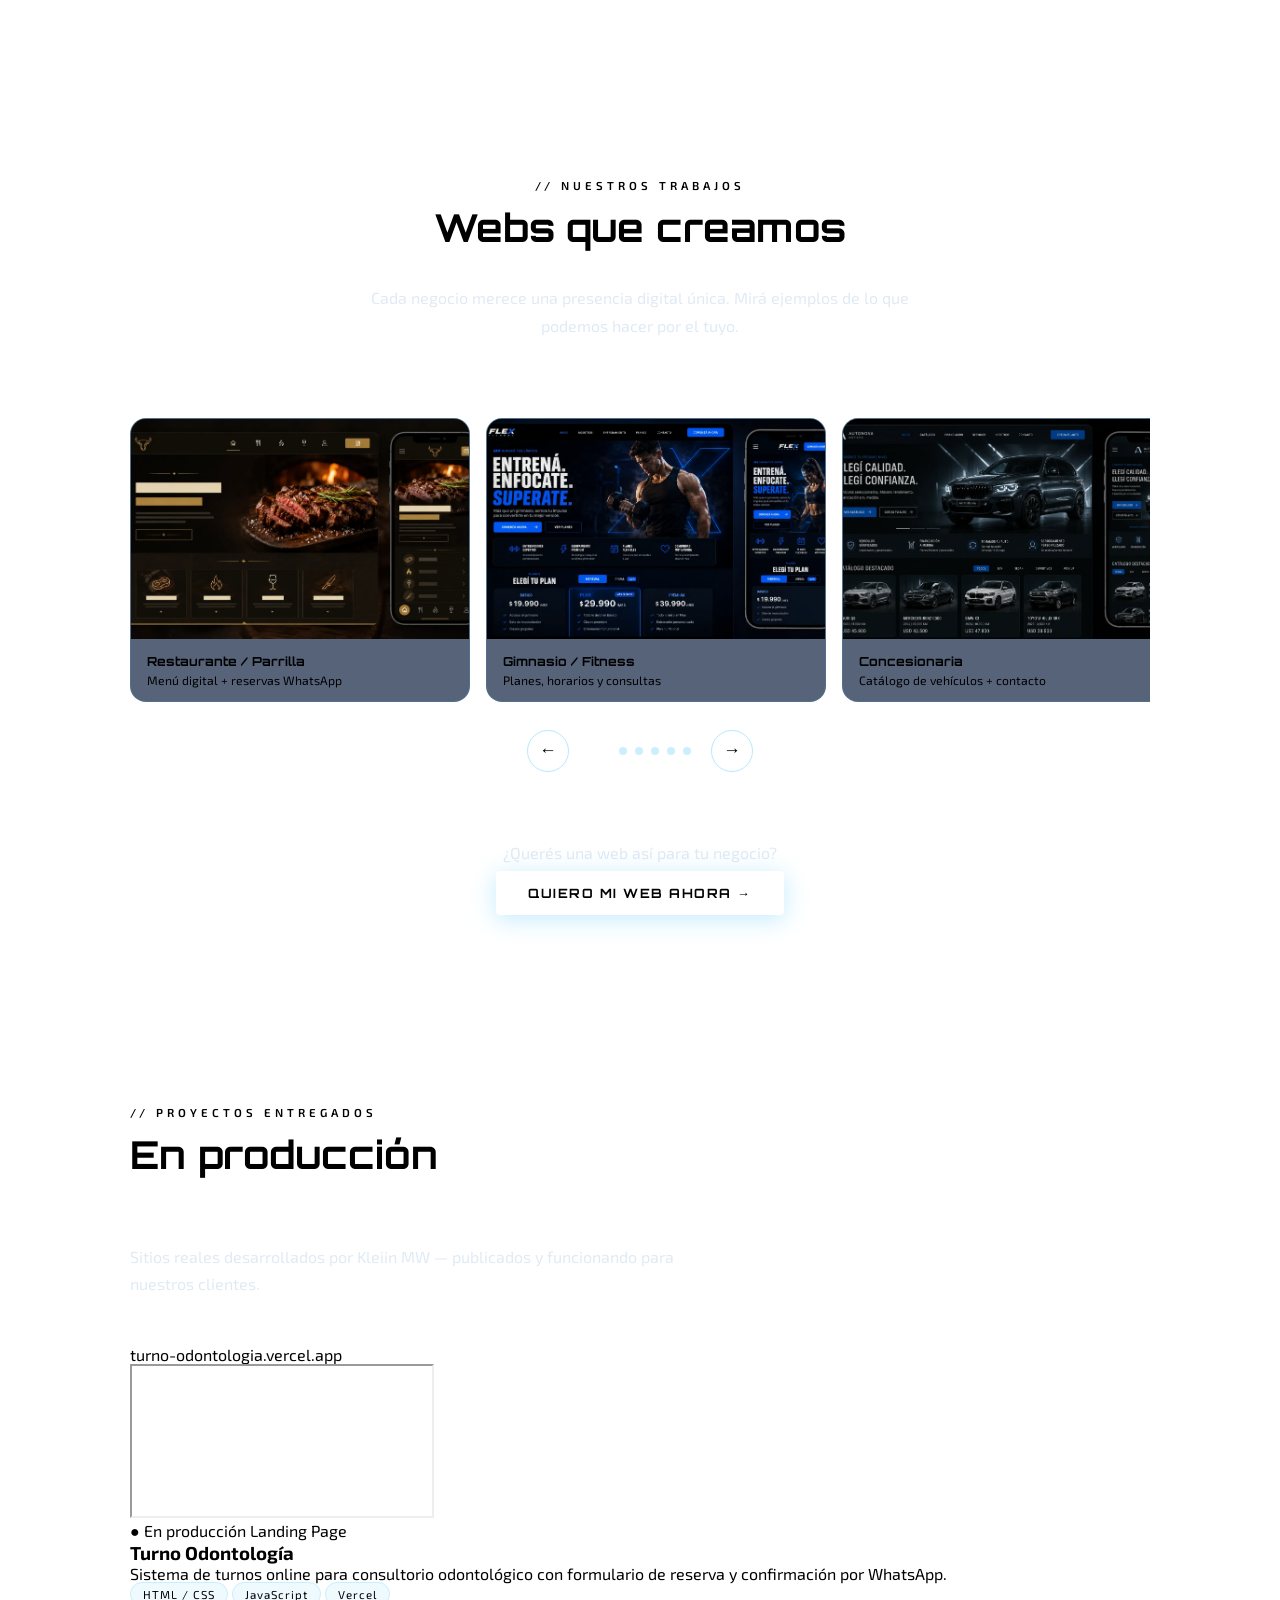
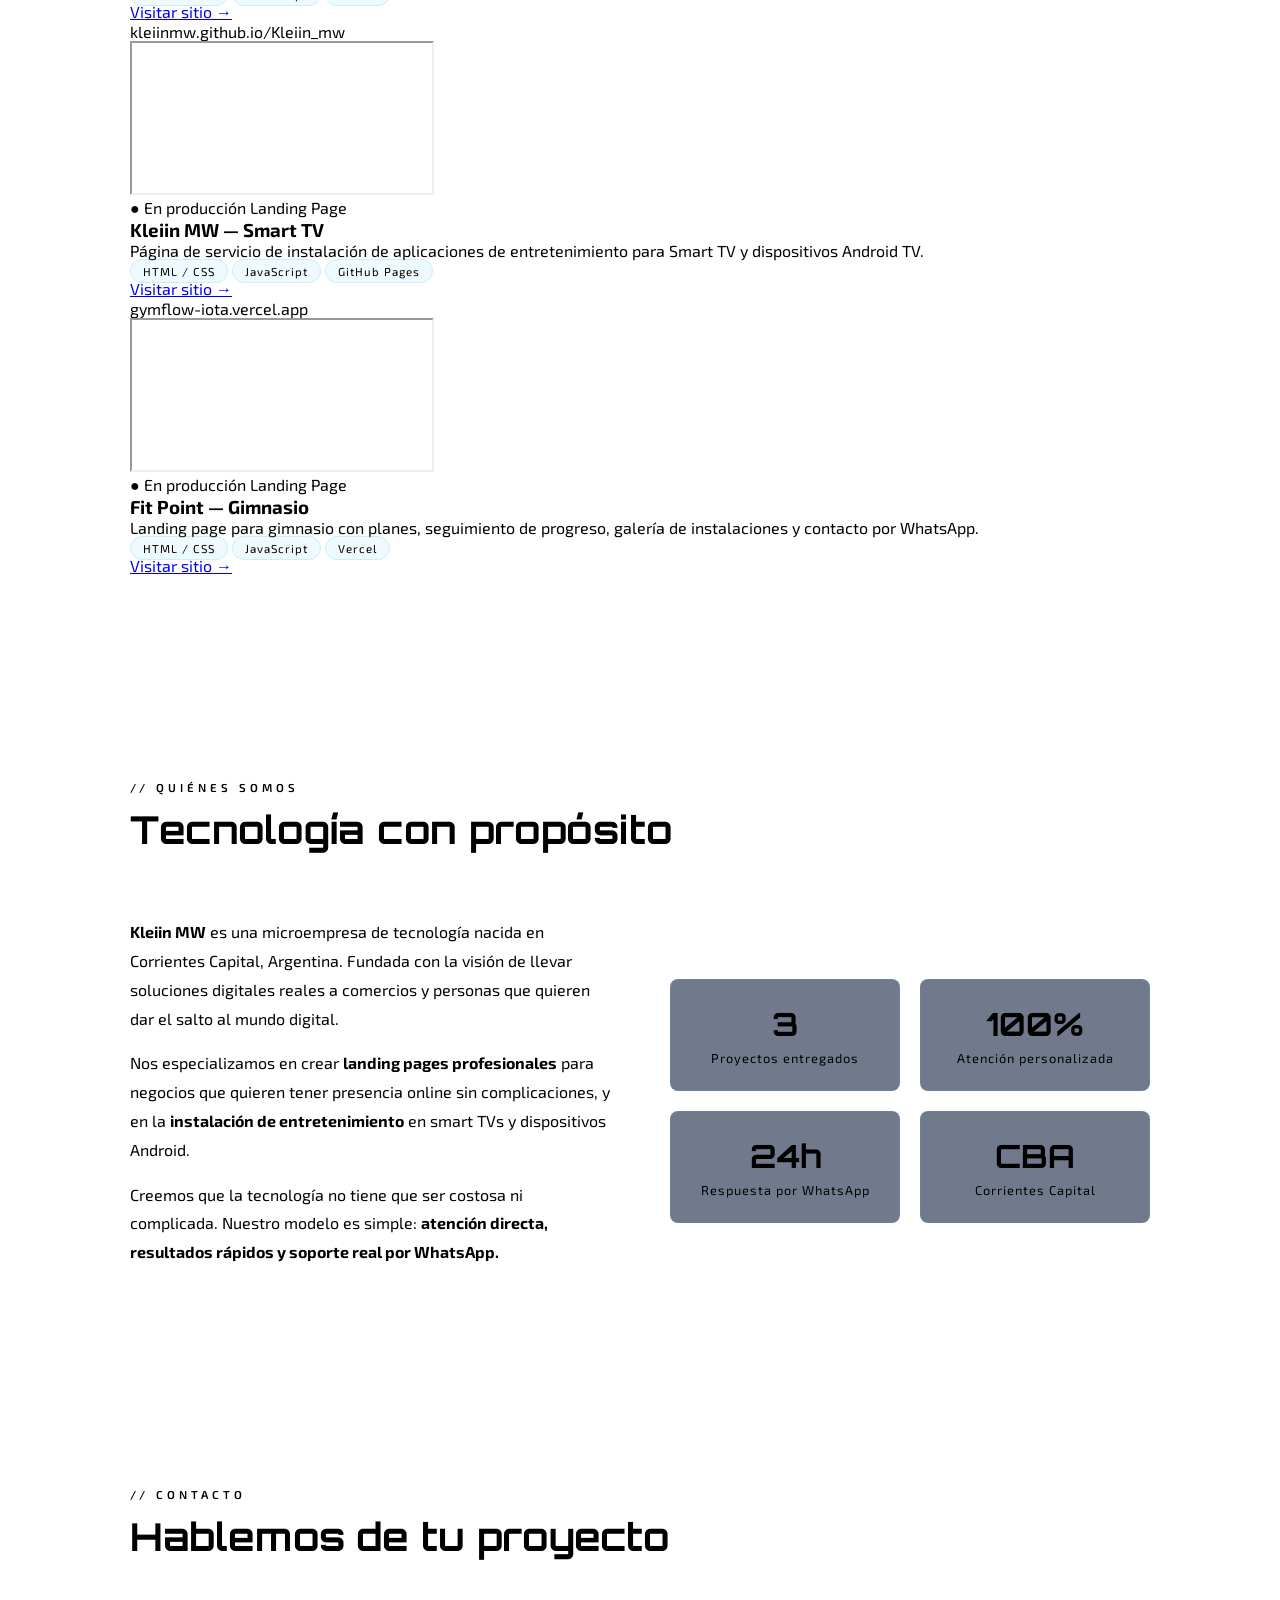
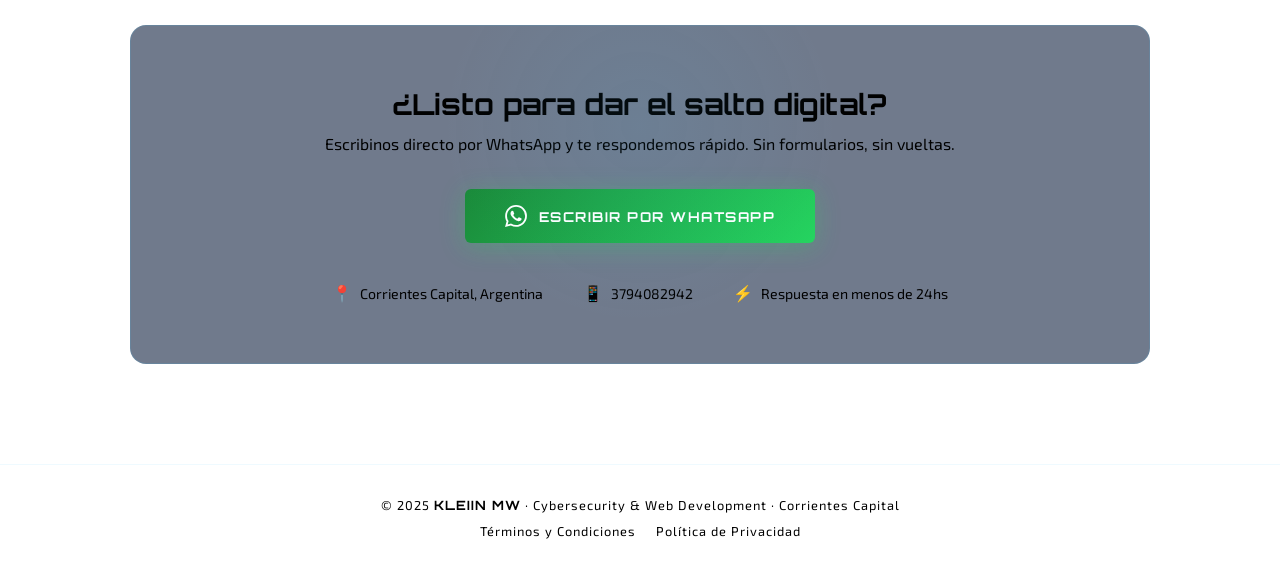
==== commit 8f2e775c: "Add files via upload" ====
--- a/index.html
+++ b/index.html
@@ -28,7 +28,7 @@
     <ul class="nav-links">
       <li><a href="#marketing">Estrategia</a></li>
       <li><a href="#maquetas">Trabajos</a></li>
-      <li><a href="#servicios">Servicios</a></li>
+      <li><a href="#proyectos">Clientes</a></li>
       <li><a href="#nosotros">Nosotros</a></li>
       <li><a href="#contacto">Contacto</a></li>
     </ul>
@@ -186,44 +186,6 @@
     </div>
   </section>
 
-  <!-- SERVICIOS (comentado — reemplazado por proyectos en producción) -->
-  <!--
-  <div id="servicios">
-    <div class="inner">
-      <div class="fade-up">
-        <span class="section-label">// Servicios</span>
-        <h2 class="section-title">Lo que <span>hacemos</span></h2>
-        <div class="divider"></div>
-      </div>
-      <div class="services-grid fade-up">
-        <div class="service-card">
-          <span class="service-icon">🌐</span>
-          <div class="service-name">Landing Pages Profesionales</div>
-          <p class="service-desc">Creamos páginas web vitrina para tu negocio o comercio. Diseño moderno, carga rápida y contacto directo por WhatsApp.</p>
-          <ul class="service-features">
-            <li>Diseño personalizado y responsive</li>
-            <li>Botón de contacto directo a WhatsApp</li>
-            <li>Sección de menú o productos</li>
-            <li>Publicación incluida</li>
-          </ul>
-          <a href="https://wa.me/543794082942?text=Hola%2C%20quiero%20consultar%20sobre%20el%20servicio%20de%20landing%20page" target="_blank" class="service-link">Consultar precio →</a>
-        </div>
-        <div class="service-card">
-          <span class="service-icon">📺</span>
-          <div class="service-name">Instalación de Apps en Smart TV</div>
-          <p class="service-desc">Deportes en vivo, series y películas en tu Smart TV. Instalación rápida con soporte incluido.</p>
-          <ul class="service-features">
-            <li>Fútbol, básquet, F1 en vivo</li>
-            <li>Miles de películas y series</li>
-            <li>Compatible con Android TV y TV Box</li>
-          </ul>
-          <a href="https://kleiinmw.github.io/Kleiin_mw/" target="_blank" class="service-link">Ver más detalles →</a>
-        </div>
-      </div>
-    </div>
-  </div>
-  -->
-
   <!-- PROYECTOS EN PRODUCCIÓN -->
   <section id="proyectos">
     <div class="fade-up" style="margin-bottom:48px;">
@@ -237,6 +199,7 @@
 
     <div class="projects-grid fade-up">
 
+      <!-- Turno Odontología -->
       <div class="project-card">
         <div class="project-preview">
           <div class="project-browser-bar">
@@ -263,6 +226,7 @@
         </div>
       </div>
 
+      <!-- Kleiin MW Smart TV -->
       <div class="project-card">
         <div class="project-preview">
           <div class="project-browser-bar">
@@ -289,10 +253,37 @@
         </div>
       </div>
 
-    </div>
-  </section>
-
-    <!-- QUIENES SOMOS -->
+      <!-- GymFlow -->
+      <div class="project-card">
+        <div class="project-preview">
+          <div class="project-browser-bar">
+            <div class="browser-dots"><span></span><span></span><span></span></div>
+            <div class="browser-url">gymflow-iota.vercel.app</div>
+          </div>
+          <div class="project-iframe-wrap">
+            <iframe src="https://gymflow-iota.vercel.app" title="Fit Point Gym" scrolling="no" loading="lazy"></iframe>
+          </div>
+        </div>
+        <div class="project-info">
+          <div class="project-meta">
+            <span class="project-status">● En producción</span>
+            <span class="project-type">Landing Page</span>
+          </div>
+          <h3 class="project-name">Fit Point — Gimnasio</h3>
+          <p class="project-desc">Landing page para gimnasio con planes, seguimiento de progreso, galería de instalaciones y contacto por WhatsApp.</p>
+          <div class="project-tags">
+            <span class="tag">HTML / CSS</span>
+            <span class="tag">JavaScript</span>
+            <span class="tag">Vercel</span>
+          </div>
+          <a href="https://gymflow-iota.vercel.app" target="_blank" class="project-btn">Visitar sitio →</a>
+        </div>
+      </div>
+
+    </div>
+  </section>
+
+  <!-- QUIENES SOMOS -->
   <section id="nosotros">
     <div class="fade-up">
       <span class="section-label">// Quiénes somos</span>
@@ -307,8 +298,8 @@
       </div>
       <div class="about-stats">
         <div class="stat-card">
-          <span class="stat-number">2</span>
-          <div class="stat-label">Servicios activos</div>
+          <span class="stat-number">3</span>
+          <div class="stat-label">Proyectos entregados</div>
         </div>
         <div class="stat-card">
           <span class="stat-number">100%</span>
@@ -326,7 +317,7 @@
     </div>
   </section>
 
-    <!-- CONTACTO -->
+  <!-- CONTACTO -->
   <section id="contacto">
     <div class="fade-up">
       <span class="section-label">// Contacto</span>
@@ -359,4 +350,4 @@
 
   <script src="js/main.js"></script>
 </body>
-                                                                  </html>
+</html>
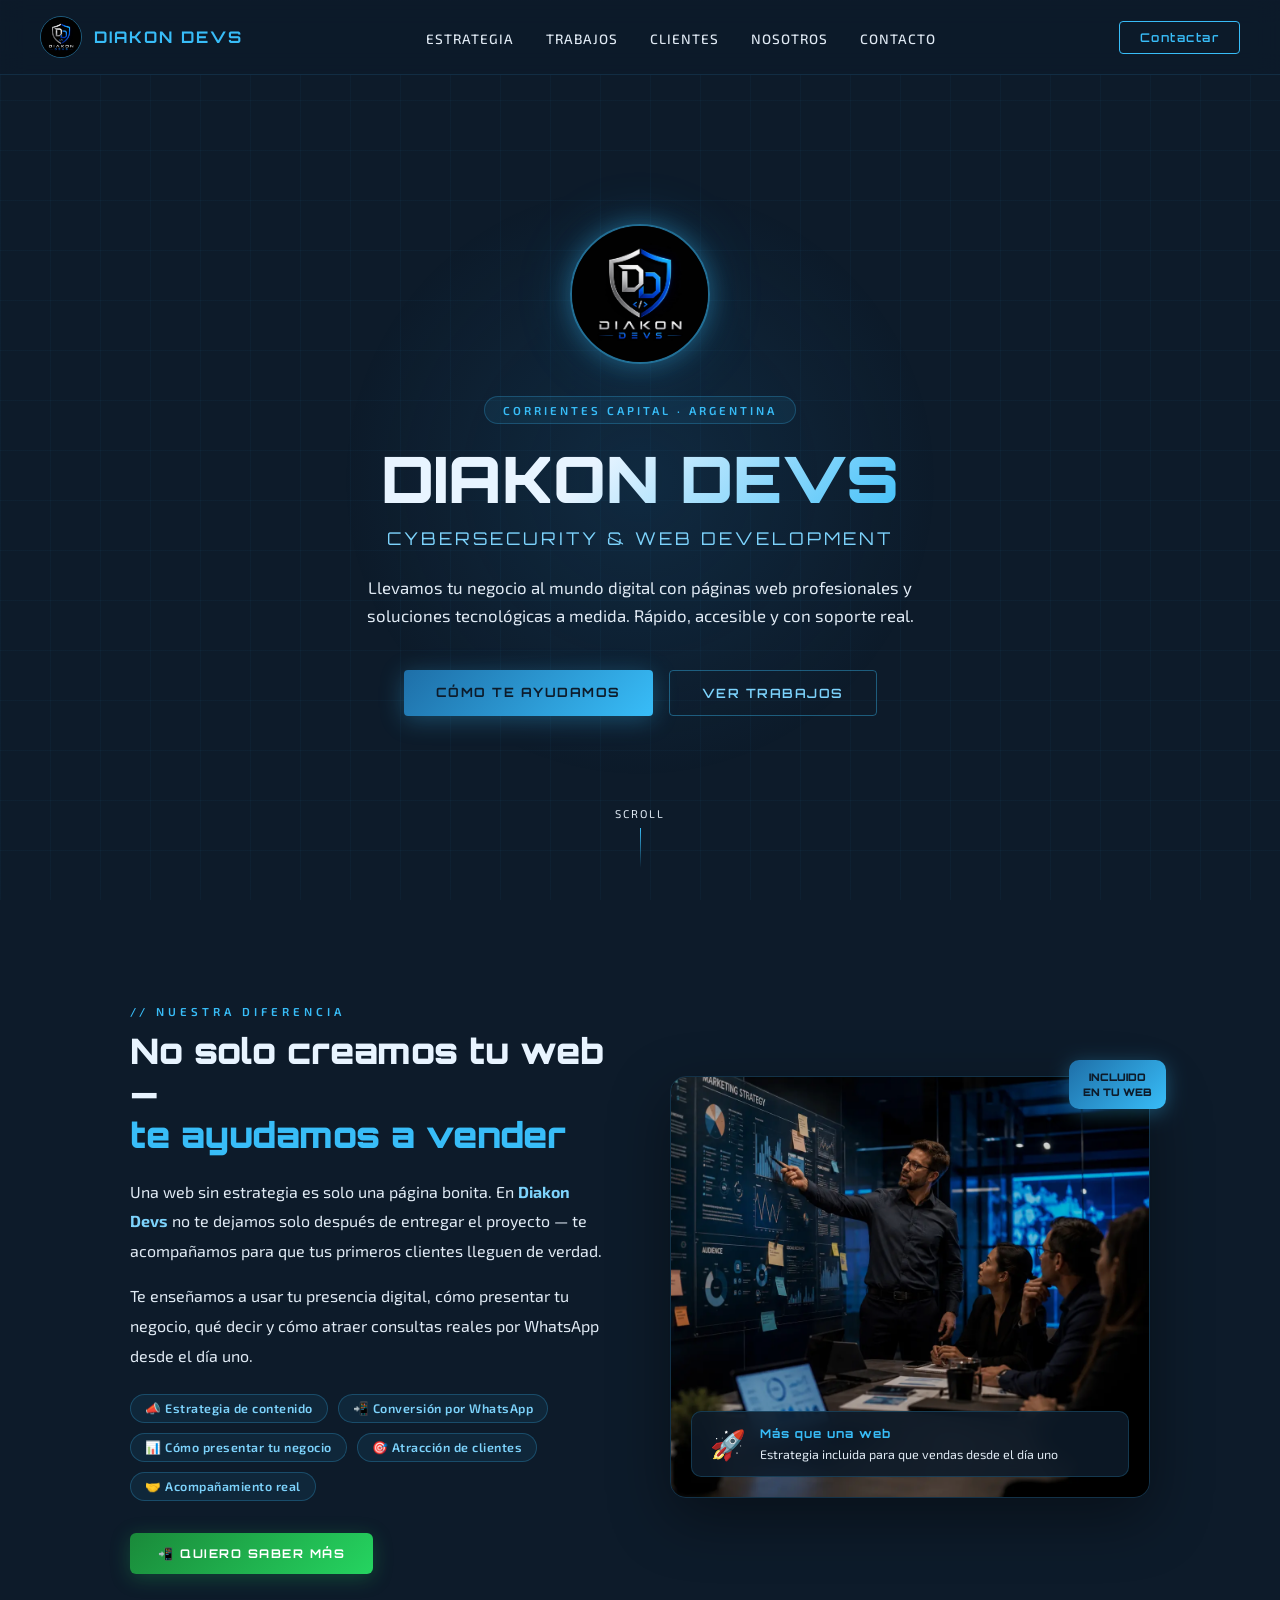
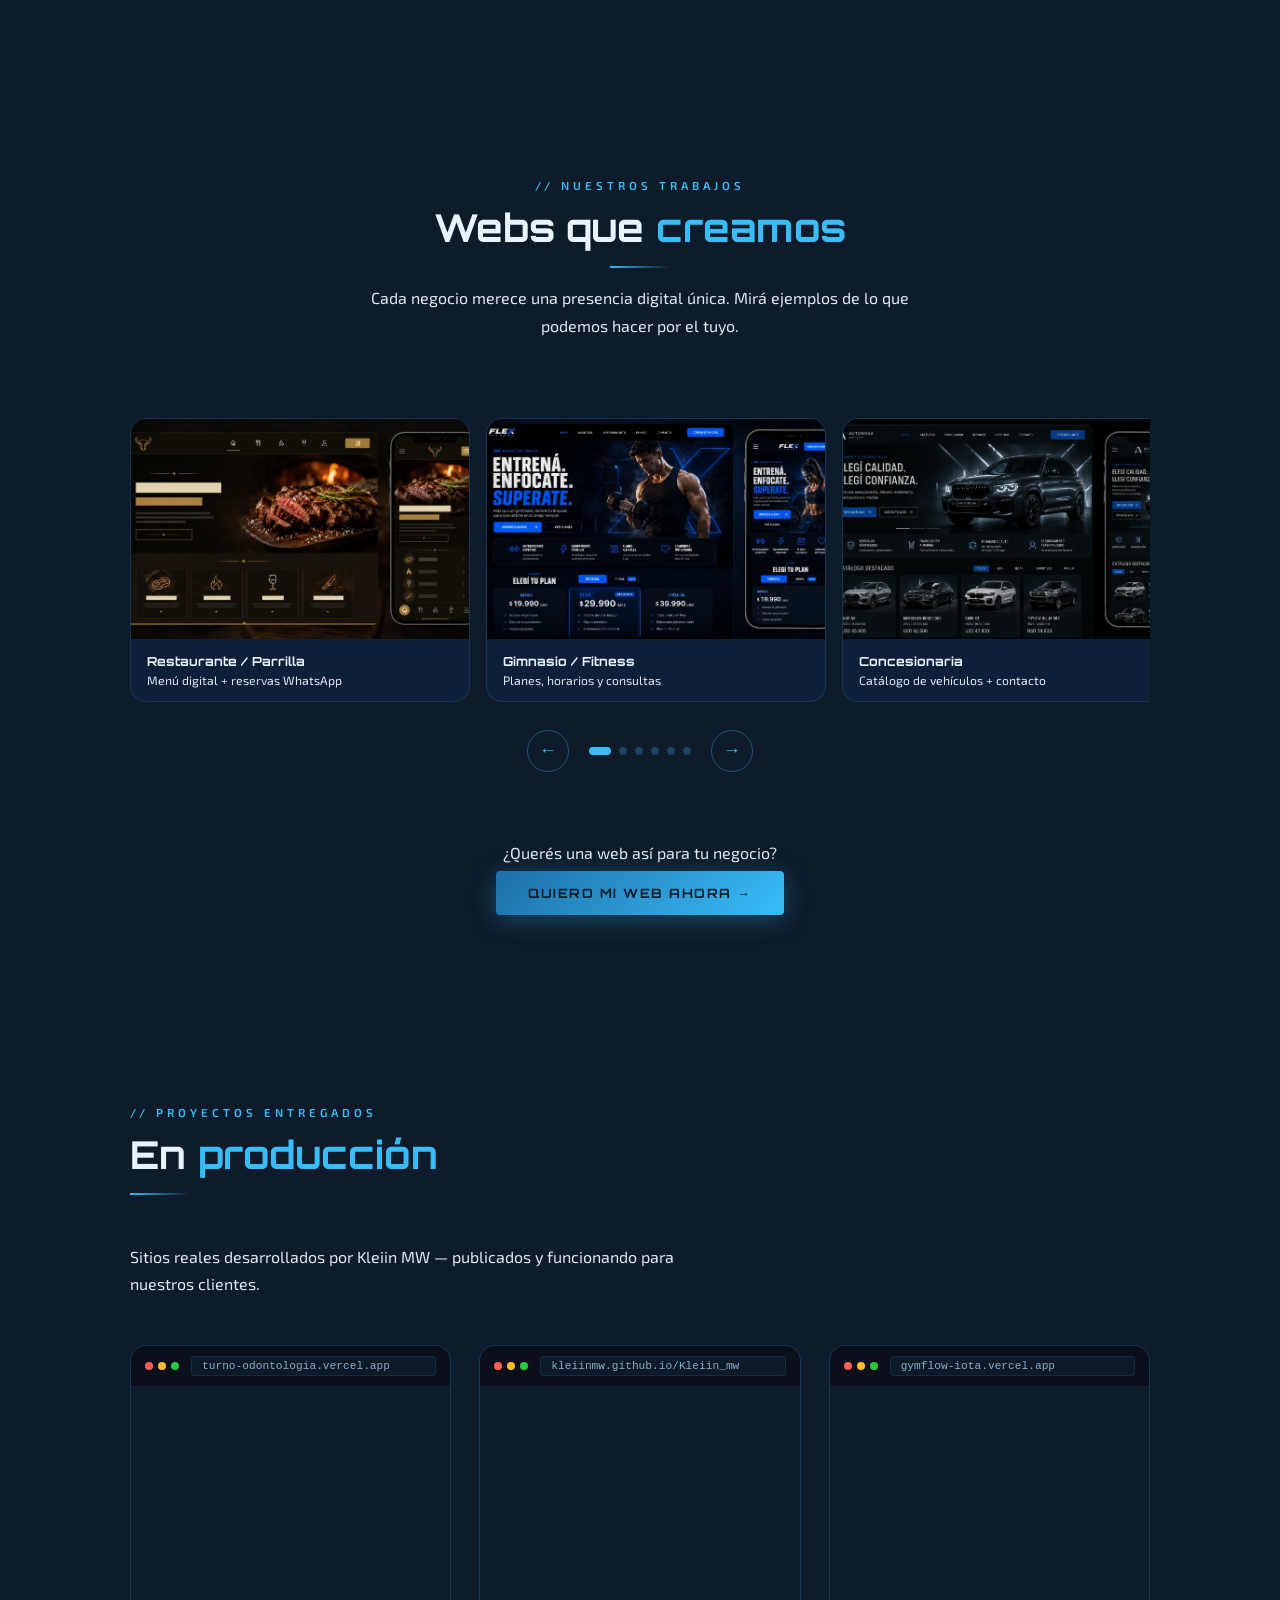
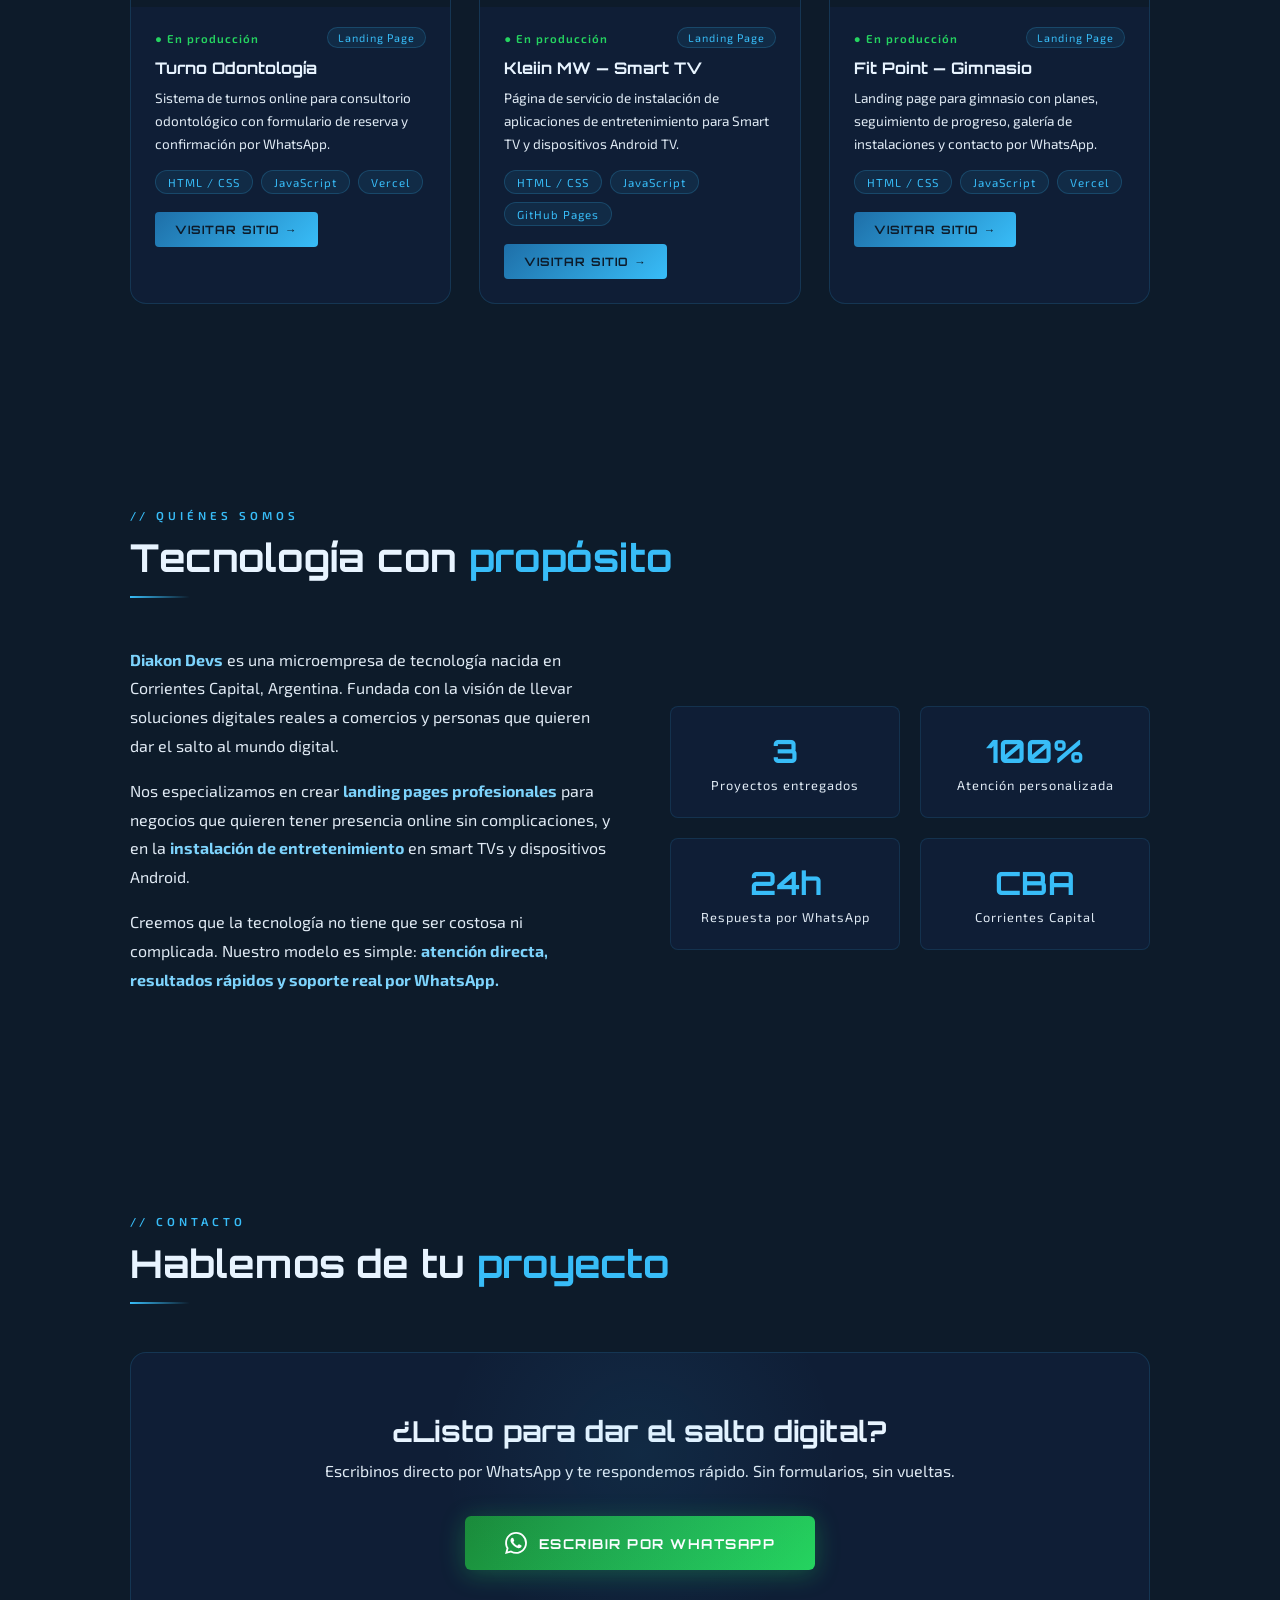
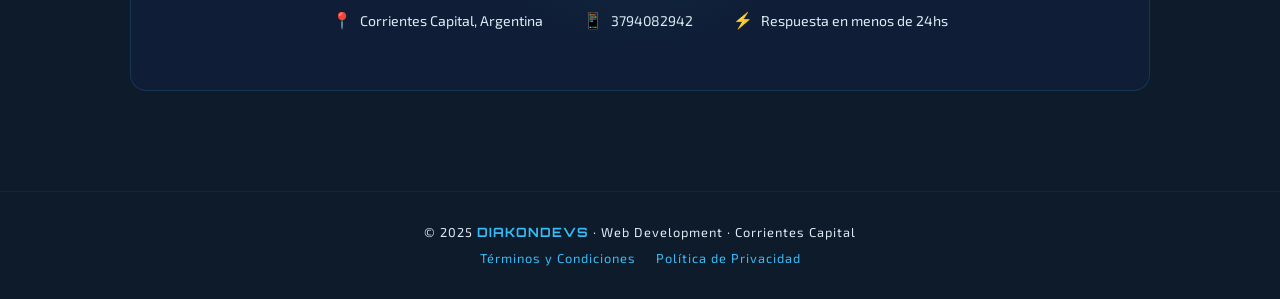
==== commit dffeb4dd: "Change branding from Kleiin MW to Diakon Devs" ====
--- a/index.html
+++ b/index.html
@@ -3,7 +3,7 @@
 <head>
   <meta charset="UTF-8" />
   <meta name="viewport" content="width=device-width, initial-scale=1.0" />
-  <title>Kleiin MW — Cybersecurity & Web Development</title>
+  <title>Diakon Devs </title>
   <link href="https://fonts.googleapis.com/css2?family=Orbitron:wght@400;600;700;900&family=Exo+2:wght@300;400;500;600&display=swap" rel="stylesheet" />
   <link rel="stylesheet" href="css/styles.css" />
 </head>
@@ -13,8 +13,8 @@
   <div id="matrix-intro">
     <canvas id="matrix-canvas"></canvas>
     <div class="intro-logo-wrap">
-      <img src="assets/logo.jpg" alt="Kleiin MW" />
-      <span>KLEIIN MW</span>
+      <img src="assets/logo.jpg" alt="DIAKON DEVS" />
+      <span>DIAKON DEVS</span>
     </div>
     <div class="intro-bar"></div>
   </div>
@@ -22,8 +22,8 @@
   <!-- NAV -->
   <nav>
     <a href="#inicio" class="nav-logo">
-      <img src="assets/logo.jpg" alt="Kleiin MW" />
-      <span>KLEIIN MW</span>
+      <img src="assets/logo.jpg" alt="DIAKON DEVS" />
+      <span>DIAKON DEVS</span>
     </a>
     <ul class="nav-links">
       <li><a href="#marketing">Estrategia</a></li>
@@ -32,16 +32,16 @@
       <li><a href="#nosotros">Nosotros</a></li>
       <li><a href="#contacto">Contacto</a></li>
     </ul>
-    <a href="https://wa.me/543794082942?text=Hola%2C%20quiero%20saber%20m%C3%A1s%20sobre%20Kleiin%20MW" target="_blank" class="nav-cta">Contactar</a>
+    <a href="https://wa.me/543794082942?text=Hola%2C%20quiero%20saber%20m%C3%A1s%20sobre%20DIAKON%20DEVS" target="_blank" class="nav-cta">Contactar</a>
   </nav>
 
   <!-- HERO -->
   <div id="inicio" style="position:relative;">
     <div class="hero-glow"></div>
     <div class="hero-content">
-      <img src="assets/logo.jpg" alt="Kleiin MW Logo" class="hero-logo" />
+      <img src="assets/logo.jpg" alt="DIAKON DEVS Logo" class="hero-logo" />
       <div class="hero-badge">Corrientes Capital · Argentina</div>
-      <h1 class="hero-title">KLEIIN MW</h1>
+      <h1 class="hero-title">DIAKON DEVS</h1>
       <p class="hero-sub">Cybersecurity & Web Development</p>
       <p class="hero-desc">Llevamos tu negocio al mundo digital con páginas web profesionales y soluciones tecnológicas a medida. Rápido, accesible y con soporte real.</p>
       <div class="hero-btns">
@@ -58,7 +58,7 @@
       <div class="marketing-text fade-up">
         <span class="section-label">// Nuestra diferencia</span>
         <h2>No solo creamos tu web —<br><span>te ayudamos a vender</span></h2>
-        <p>Una web sin estrategia es solo una página bonita. En <strong style="color:#7dd3fc">Kleiin MW</strong> no te dejamos solo después de entregar el proyecto — te acompañamos para que tus primeros clientes lleguen de verdad.</p>
+        <p>Una web sin estrategia es solo una página bonita. En <strong style="color:#7dd3fc">Diakon Devs</strong> no te dejamos solo después de entregar el proyecto — te acompañamos para que tus primeros clientes lleguen de verdad.</p>
         <p>Te enseñamos a usar tu presencia digital, cómo presentar tu negocio, qué decir y cómo atraer consultas reales por WhatsApp desde el día uno.</p>
         <div class="marketing-pills">
           <span class="marketing-pill">📣 Estrategia de contenido</span>
@@ -67,7 +67,7 @@
           <span class="marketing-pill">🎯 Atracción de clientes</span>
           <span class="marketing-pill">🤝 Acompañamiento real</span>
         </div>
-        <a href="https://wa.me/543794082942?text=Hola%2C%20quiero%20saber%20m%C3%A1s%20sobre%20la%20estrategia%20de%20marketing%20de%20Kleiin%20MW" target="_blank" class="marketing-cta">
+        <a href="https://wa.me/543794082942?text=Hola%2C%20quiero%20saber%20m%C3%A1s%20sobre%20la%20estrategia%20de%20marketing%20de%20Diakon20MDevs" target="_blank" class="marketing-cta">
           📲 Quiero saber más
         </a>
       </div>
@@ -292,7 +292,7 @@
     </div>
     <div class="about-grid fade-up">
       <div class="about-text">
-        <p><strong>Kleiin MW</strong> es una microempresa de tecnología nacida en Corrientes Capital, Argentina. Fundada con la visión de llevar soluciones digitales reales a comercios y personas que quieren dar el salto al mundo digital.</p>
+        <p><strong>Diakon Devs</strong> es una microempresa de tecnología nacida en Corrientes Capital, Argentina. Fundada con la visión de llevar soluciones digitales reales a comercios y personas que quieren dar el salto al mundo digital.</p>
         <p>Nos especializamos en crear <strong>landing pages profesionales</strong> para negocios que quieren tener presencia online sin complicaciones, y en la <strong>instalación de entretenimiento</strong> en smart TVs y dispositivos Android.</p>
         <p>Creemos que la tecnología no tiene que ser costosa ni complicada. Nuestro modelo es simple: <strong>atención directa, resultados rápidos y soporte real por WhatsApp.</strong></p>
       </div>
@@ -341,7 +341,7 @@
 
   <!-- FOOTER -->
   <footer>
-    <p>© 2025 <strong>KLEIIN MW</strong> · Cybersecurity & Web Development · Corrientes Capital</p>
+    <p>© 2025 <strong>DIAKONDEVS</strong> · Web Development · Corrientes Capital</p>
     <p style="margin-top:10px; display:flex; gap:20px; justify-content:center; flex-wrap:wrap;">
       <a href="terminos.html">Términos y Condiciones</a>
       <a href="privacidad.html">Política de Privacidad</a>
--- a/css/styles.css
+++ b/css/styles.css
@@ -1,4 +1,4 @@
-                                                                                                                                                                                                                                                                                                                                                                                                                                                                                                                                                                                                                                                                                                                                                                                                                                                                                                                                                                                                                                                                                                                                                                                                                                                                                                                                                                                                                                                                                                                                                                                                                                                                                                                                                                                                                                                                                                                                                                                                                                                                                                                                                                                      /* ==========================================
+/* ==========================================
    KLEIIN MW — styles.css
    Cybersecurity & Web Development
    ========================================== */
@@ -80,8 +80,7 @@
 }
 
 .intro-logo-wrap img {
-  width: 100px;
-  height: 100px;
+  width: 100px; height: 100px;
   border-radius: 50%;
   border: 2px solid rgba(56,189,248,0.7);
 }
@@ -385,10 +384,7 @@
 }
 
 /* ── MARKETING ── */
-#marketing {
-  position: relative;
-  z-index: 1;
-}
+#marketing { position: relative; z-index: 1; }
 
 .marketing-grid {
   display: grid;
@@ -551,9 +547,6 @@
 #maquetas {
   position: relative;
   z-index: 1;
-  padding: 100px 40px;
-  max-width: 1100px;
-  margin: 0 auto;
 }
 
 .mockups-intro {
@@ -699,6 +692,155 @@
   border-radius: 4px;
 }
 
+/* ── PROYECTOS ENTREGADOS ── */
+.projects-grid {
+  display: grid;
+  grid-template-columns: repeat(3, 1fr);
+  gap: 28px;
+}
+
+.project-card {
+  background: rgba(17,34,64,0.6);
+  border: 1px solid rgba(56,189,248,0.15);
+  border-radius: 16px;
+  overflow: hidden;
+  transition: border-color 0.3s, transform 0.3s;
+}
+
+.project-card:hover {
+  border-color: rgba(56,189,248,0.45);
+  transform: translateY(-6px);
+}
+
+.project-browser-bar {
+  background: #0a0f1a;
+  padding: 10px 14px;
+  display: flex;
+  align-items: center;
+  gap: 12px;
+  border-bottom: 1px solid rgba(56,189,248,0.1);
+}
+
+.browser-dots {
+  display: flex;
+  gap: 5px;
+  flex-shrink: 0;
+}
+
+.browser-dots span {
+  width: 8px; height: 8px;
+  border-radius: 50%;
+}
+
+.browser-dots span:nth-child(1) { background: #ff5f57; }
+.browser-dots span:nth-child(2) { background: #febc2e; }
+.browser-dots span:nth-child(3) { background: #28c840; }
+
+.browser-url {
+  background: rgba(56,189,248,0.06);
+  border: 1px solid rgba(56,189,248,0.12);
+  color: #8badc8;
+  font-size: 0.7rem;
+  padding: 3px 10px;
+  border-radius: 4px;
+  flex: 1;
+  white-space: nowrap;
+  overflow: hidden;
+  text-overflow: ellipsis;
+  font-family: monospace;
+}
+
+.project-iframe-wrap {
+  width: 100%;
+  height: 220px;
+  overflow: hidden;
+  position: relative;
+  background: #0d1b2a;
+}
+
+.project-iframe-wrap iframe {
+  width: 200%;
+  height: 200%;
+  border: none;
+  transform: scale(0.5);
+  transform-origin: top left;
+  pointer-events: none;
+}
+
+.project-iframe-wrap::after {
+  content: '';
+  position: absolute;
+  inset: 0;
+  background: transparent;
+  cursor: pointer;
+}
+
+.project-info {
+  padding: 20px 24px 24px;
+}
+
+.project-meta {
+  display: flex;
+  align-items: center;
+  justify-content: space-between;
+  margin-bottom: 10px;
+}
+
+.project-status {
+  color: #25d460;
+  font-size: 0.72rem;
+  font-weight: 600;
+  letter-spacing: 1px;
+}
+
+.project-type {
+  background: rgba(56,189,248,0.08);
+  border: 1px solid rgba(56,189,248,0.2);
+  color: var(--cyan);
+  font-size: 0.68rem;
+  padding: 3px 10px;
+  border-radius: 20px;
+  letter-spacing: 1px;
+}
+
+.project-name {
+  font-family: 'Orbitron', sans-serif;
+  font-size: 1rem;
+  font-weight: 700;
+  color: var(--white);
+  margin-bottom: 8px;
+}
+
+.project-desc {
+  color: var(--gray);
+  font-size: 0.85rem;
+  line-height: 1.7;
+  margin-bottom: 14px;
+}
+
+.project-btn {
+  display: inline-flex;
+  align-items: center;
+  gap: 8px;
+  background: linear-gradient(135deg, var(--blue-mid), var(--cyan));
+  color: var(--navy);
+  padding: 10px 20px;
+  border-radius: 4px;
+  font-family: 'Orbitron', sans-serif;
+  font-size: 0.72rem;
+  font-weight: 700;
+  letter-spacing: 1px;
+  text-decoration: none;
+  text-transform: uppercase;
+  transition: all 0.3s;
+  margin-top: 6px;
+}
+
+.project-btn:hover {
+  transform: translateY(-2px);
+  box-shadow: 0 6px 20px rgba(56,189,248,0.35);
+}
+
 /* ── QUIENES SOMOS ── */
 .about-grid {
   display: grid;
@@ -751,122 +893,7 @@
   letter-spacing: 1px;
 }
 
-/* ── SERVICIOS ── */
-#servicios {
-  background: rgba(17,34,64,0.3);
-  max-width: 100%;
-  padding: 100px 40px;
-  position: relative;
-  z-index: 1;
-}
-
-#servicios .inner { max-width: 1100px; margin: 0 auto; }
-
-.services-grid {
-  display: grid;
-  grid-template-columns: 1fr 1fr;
-  gap: 32px;
-}
-
-.service-card {
-  background: rgba(13,27,42,0.8);
-  border: 1px solid rgba(56,189,248,0.12);
-  border-radius: 12px;
-  padding: 40px 36px;
-  position: relative;
-  overflow: hidden;
-  transition: border-color 0.3s, transform 0.3s;
-}
-
-.service-card::before {
-  content: '';
-  position: absolute;
-  top: 0; left: 0; right: 0;
-  height: 2px;
-  background: linear-gradient(to right, var(--cyan), transparent);
-  opacity: 0;
-  transition: opacity 0.3s;
-}
-
-.service-card:hover { border-color: rgba(56,189,248,0.35); transform: translateY(-6px); }
-.service-card:hover::before { opacity: 1; }
-
-.service-icon { font-size: 2.4rem; margin-bottom: 20px; display: block; }
-
-.service-name {
-  font-family: 'Orbitron', sans-serif;
-  font-size: 1.05rem;
-  font-weight: 700;
-  color: var(--white);
-  margin-bottom: 12px;
-}
-
-.service-desc {
-  color: var(--gray);
-  font-size: 0.92rem;
-  line-height: 1.7;
-  margin-bottom: 24px;
-}
-
-.service-features { list-style: none; margin-bottom: 28px; }
-
-.service-features li {
-  color: var(--cyan-light);
-  font-size: 0.85rem;
-  padding: 4px 0;
-  display: flex;
-  align-items: center;
-  gap: 8px;
-}
-
-.service-features li::before { content: '▸'; color: var(--cyan); font-size: 0.75rem; }
-
-.service-link {
-  display: inline-flex;
-  align-items: center;
-  gap: 8px;
-  color: var(--cyan);
-  font-size: 0.82rem;
-  font-weight: 600;
-  letter-spacing: 1px;
-  text-decoration: none;
-  text-transform: uppercase;
-  transition: gap 0.2s;
-}
-
-.service-link:hover { gap: 12px; }
-
-/* ── PORTAFOLIO ── */
-.portfolio-card {
-  background: rgba(17,34,64,0.6);
-  border: 1px solid rgba(56,189,248,0.15);
-  border-radius: 12px;
-  padding: 40px;
-  display: flex;
-  align-items: center;
-  justify-content: space-between;
-  gap: 40px;
-  transition: border-color 0.3s;
-}
-
-.portfolio-card:hover { border-color: rgba(56,189,248,0.4); }
-
-.portfolio-info h3 {
-  font-family: 'Orbitron', sans-serif;
-  font-size: 1.2rem;
-  color: var(--white);
-  margin-bottom: 12px;
-}
-
-.portfolio-info p {
-  color: var(--gray);
-  font-size: 0.92rem;
-  line-height: 1.7;
-  max-width: 480px;
-}
-
-.portfolio-tags { display: flex; flex-wrap: wrap; gap: 8px; margin-top: 16px; }
-
+/* ── TAGS ── */
 .tag {
   background: rgba(56,189,248,0.08);
   border: 1px solid rgba(56,189,248,0.2);
@@ -876,6 +903,8 @@
   border-radius: 20px;
   letter-spacing: 1px;
 }
+
+.project-tags { display: flex; flex-wrap: wrap; gap: 8px; margin-bottom: 12px; }
 
 /* ── CONTACTO ── */
 .contact-box {
@@ -968,7 +997,6 @@
 }
 
 footer strong { color: var(--cyan); font-family: 'Orbitron', sans-serif; }
-
 footer a { color: var(--cyan); text-decoration: none; transition: opacity 0.2s; }
 footer a:hover { opacity: 0.7; }
 
@@ -999,64 +1027,45 @@
   .hero-badge { font-size: 0.65rem; letter-spacing: 1.5px; }
 
   section { padding: 60px 20px; width: 100%; }
-  #servicios { padding: 60px 20px; }
   #marketing { padding: 60px 20px; }
   #maquetas { padding: 60px 20px; }
 
-  .marketing-grid {
-    grid-template-columns: 1fr;
-    gap: 32px;
-  }
-
+  .marketing-grid { grid-template-columns: 1fr; gap: 32px; }
   .marketing-text h2 { font-size: 1.3rem; }
-
-  .marketing-pills {
-    gap: 8px;
-    margin: 16px 0 24px;
-  }
-
+  .marketing-pills { gap: 8px; margin: 16px 0 24px; }
   .marketing-pill { font-size: 0.72rem; padding: 5px 10px; }
-
   .marketing-cta { width: 100%; justify-content: center; font-size: 0.7rem; }
-
   .marketing-img-wrap img { height: 260px; }
   .marketing-img-placeholder { height: 260px; }
-
-  .marketing-badge-float {
-    top: -12px;
-    right: 10px;
-    font-size: 0.58rem;
-    padding: 8px 10px;
-  }
-
+  .marketing-badge-float { top: -12px; right: 10px; font-size: 0.58rem; padding: 8px 10px; }
   .marketing-overlay { padding: 10px 12px; gap: 10px; }
   .marketing-overlay-icon { font-size: 1.3rem; }
   .marketing-overlay-text strong { font-size: 0.68rem; }
   .marketing-overlay-text span { font-size: 0.7rem; }
 
+  .carousel-wrap { padding: 10px 0; }
+  .carousel-card { width: calc(100vw - 40px); max-width: 400px; }
+  .carousel-img-wrap { height: 200px; }
+
+  .projects-grid { grid-template-columns: 1fr; gap: 24px; }
+  .project-iframe-wrap { height: 180px; }
+  .project-info { padding: 16px 18px 20px; }
+  .project-btn { width: 100%; justify-content: center; }
+
   .about-grid { grid-template-columns: 1fr; gap: 32px; }
   .about-stats { grid-template-columns: 1fr 1fr; gap: 12px; }
   .stat-card { padding: 16px; }
   .stat-number { font-size: 1.5rem; }
 
-  .services-grid { grid-template-columns: 1fr; gap: 20px; }
-  .service-card { padding: 28px 20px; }
-
-  .portfolio-card { flex-direction: column; gap: 24px; padding: 28px 20px; }
-  .portfolio-card .btn-primary { width: 100%; text-align: center; }
-
   .contact-box { padding: 36px 20px; }
   .contact-box h3 { font-size: 1.3rem; }
   .contact-info { flex-direction: column; gap: 16px; align-items: center; }
-
   .whatsapp-btn { padding: 14px 24px; font-size: 0.75rem; width: 100%; justify-content: center; }
 
-  .carousel-wrap { padding: 10px 0; }
-  .carousel-card {
-    width: calc(100vw - 40px);
-    max-width: 400px;
-  }
-  .carousel-img-wrap { height: 200px; }
-
   footer { padding: 24px 20px; font-size: 0.72rem; }
 }
+
+/* Y cambialo a esto */
+@media (max-width: 1024px) {
+  .projects-grid { grid-template-columns: 1fr; }
+}
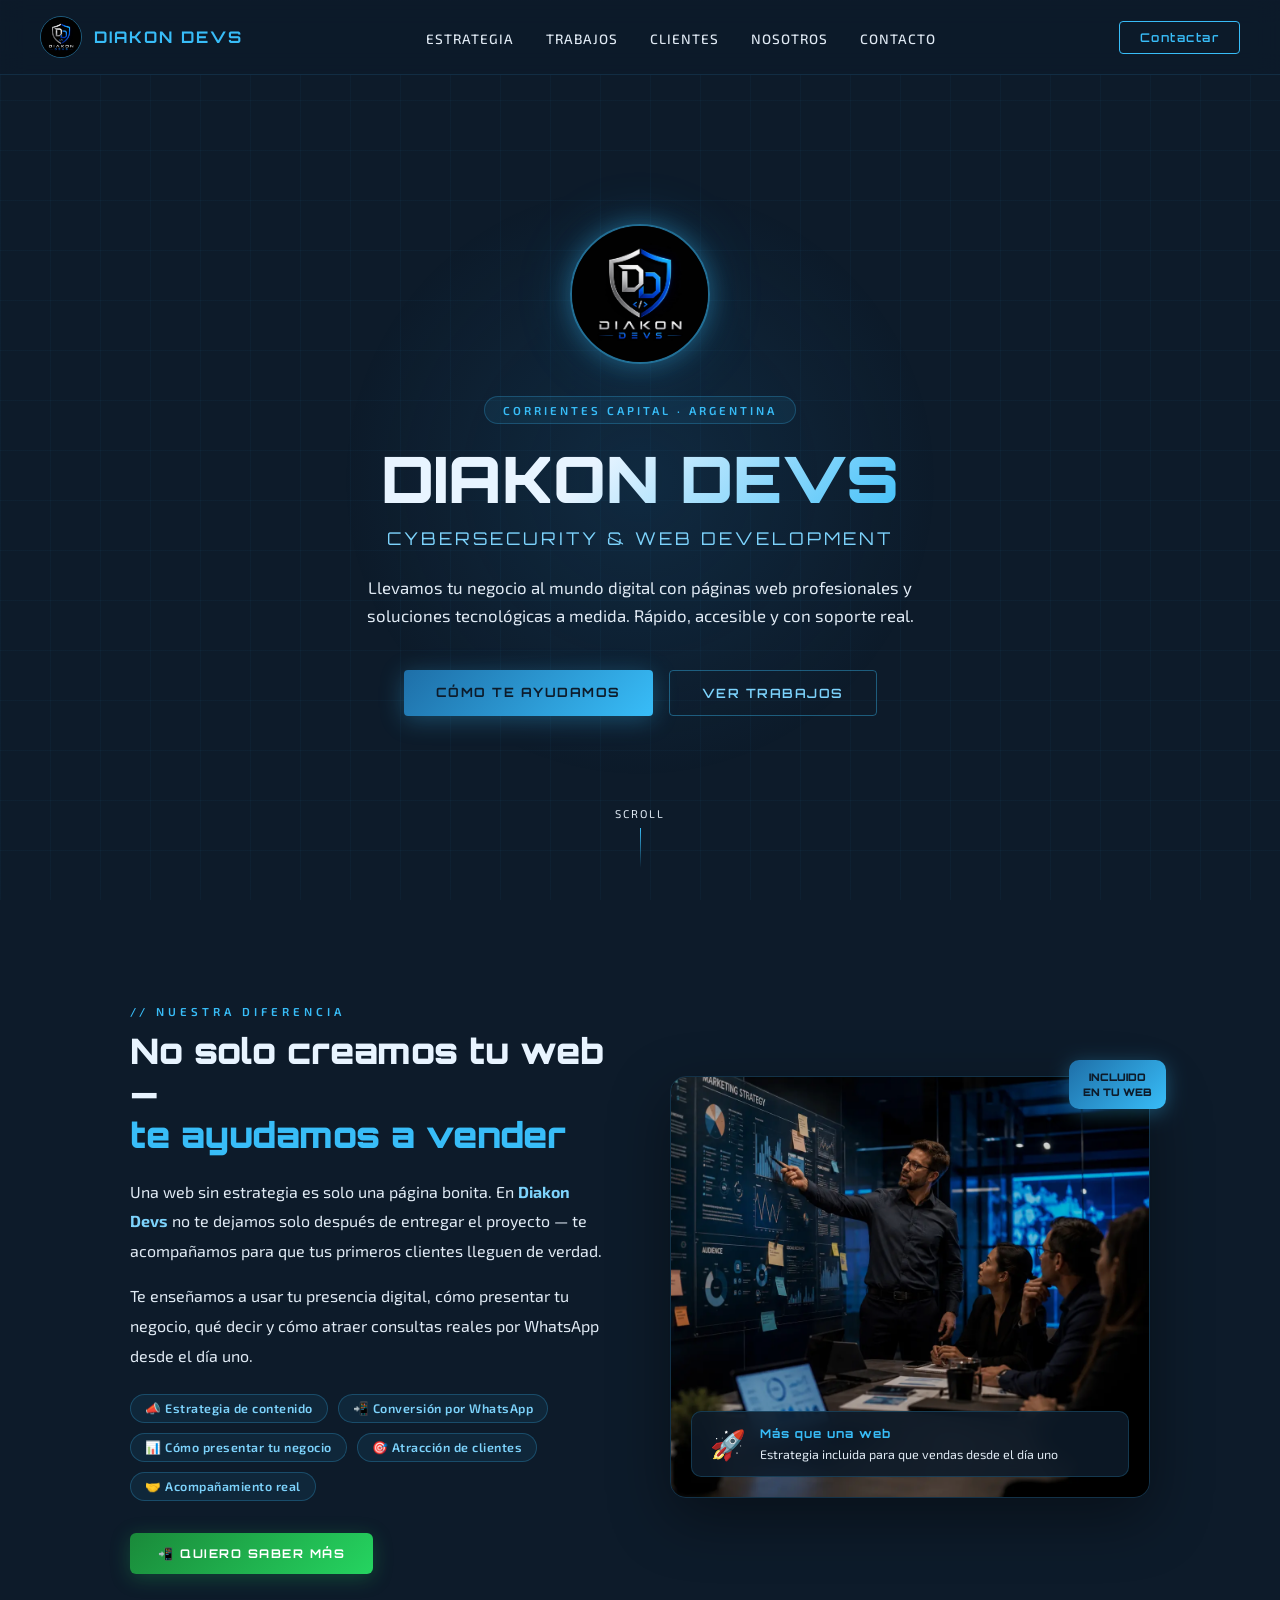
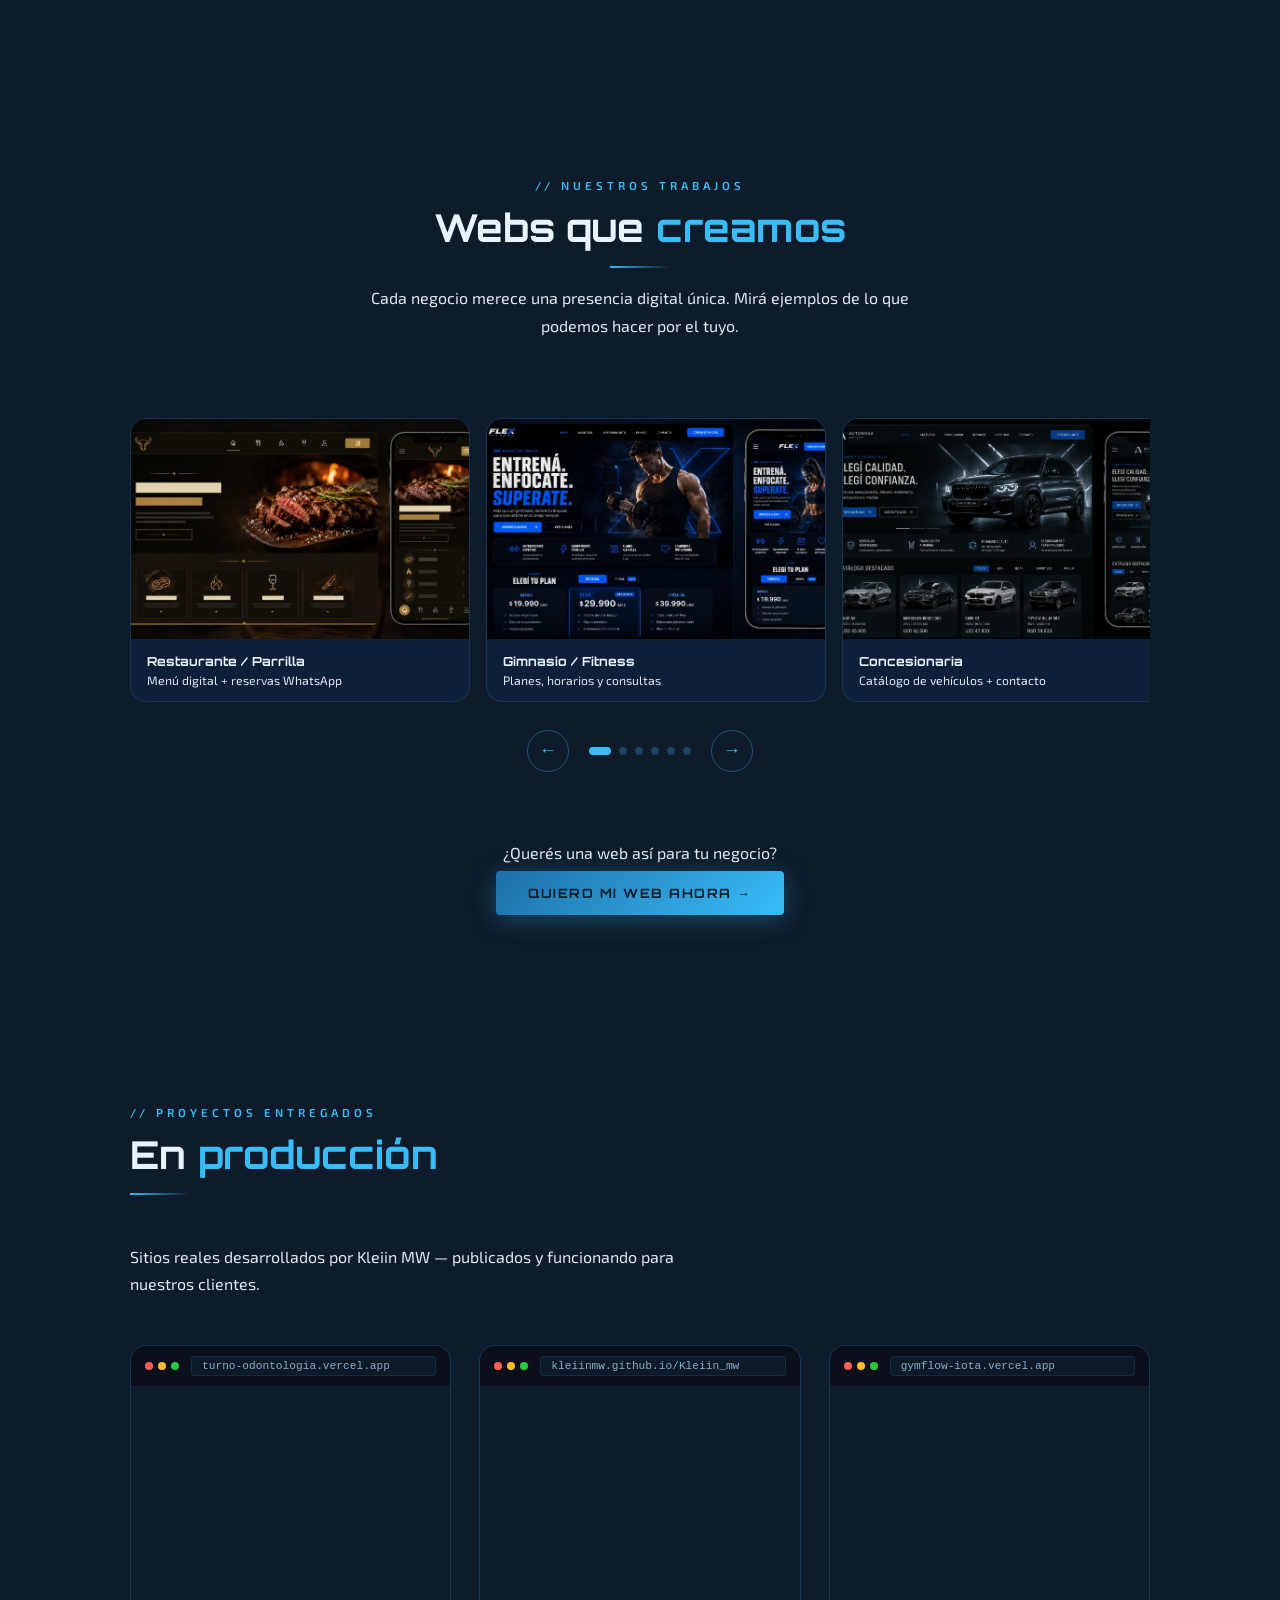
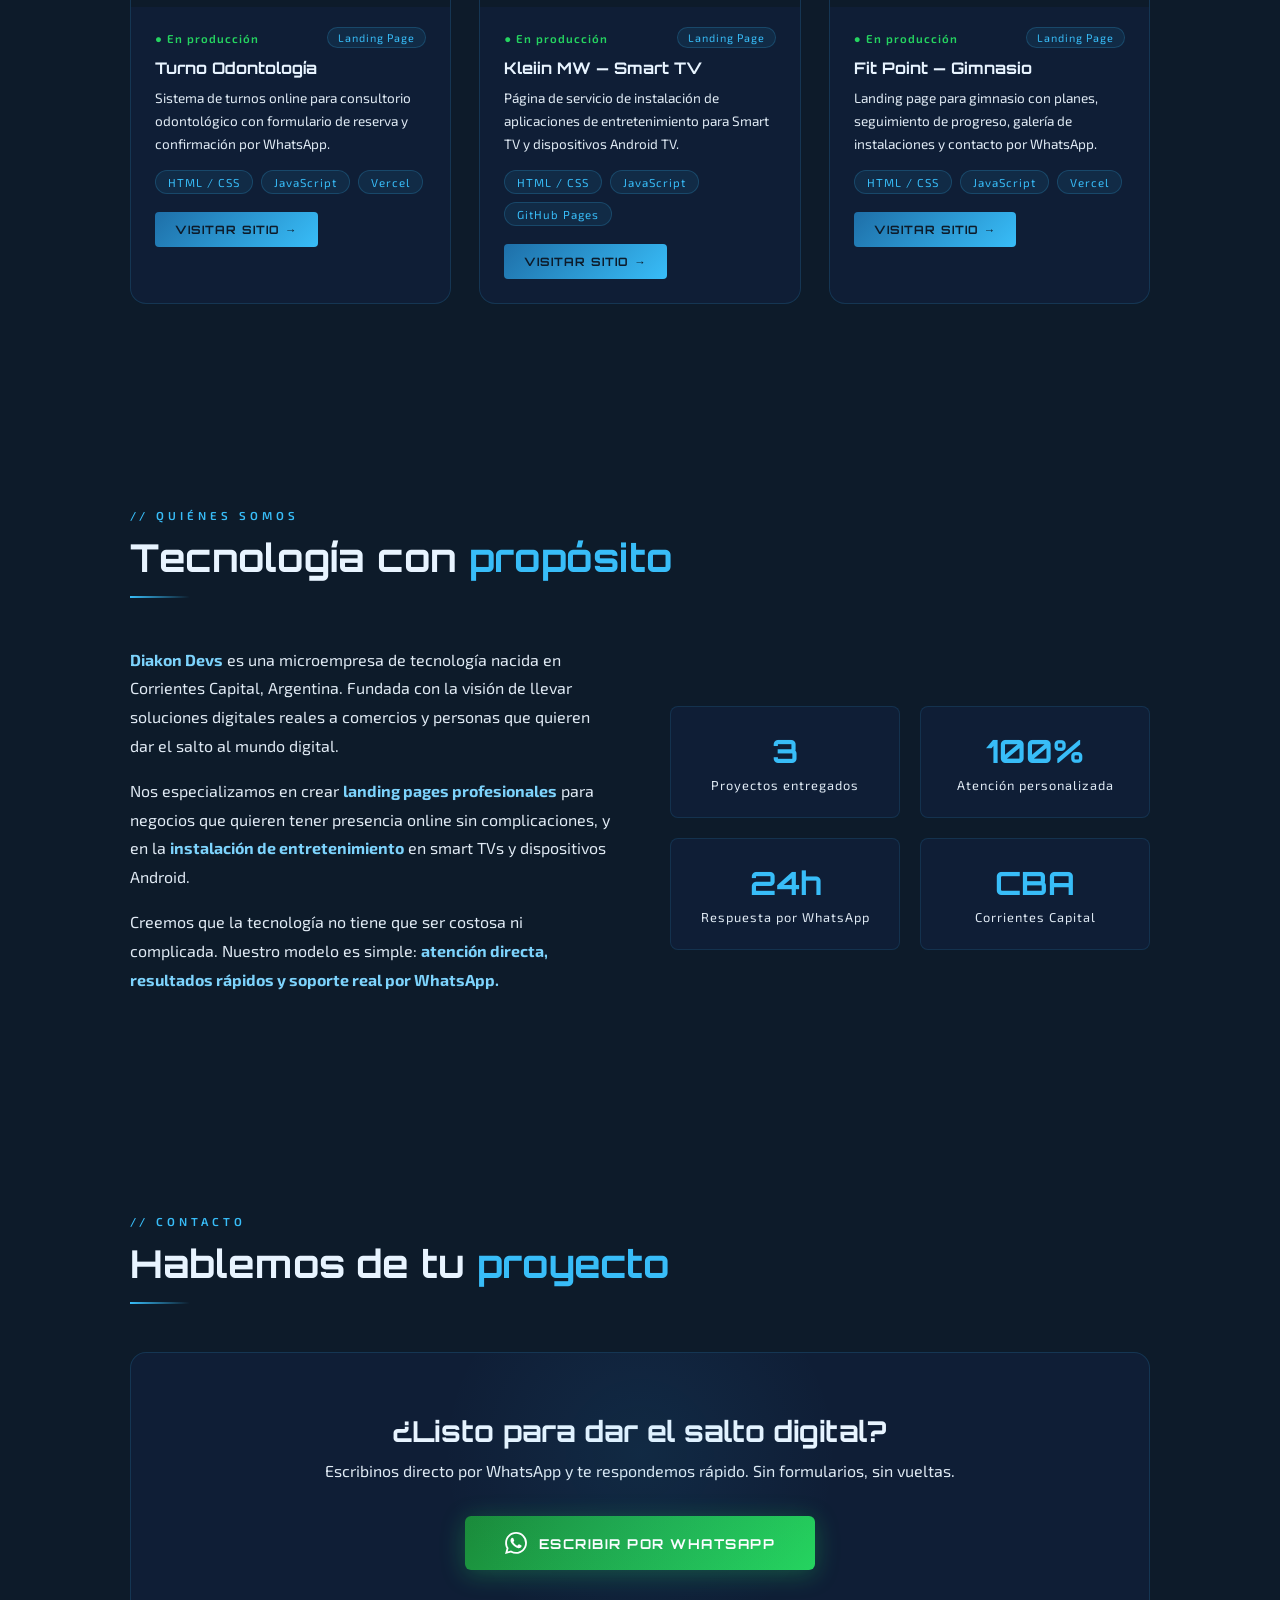
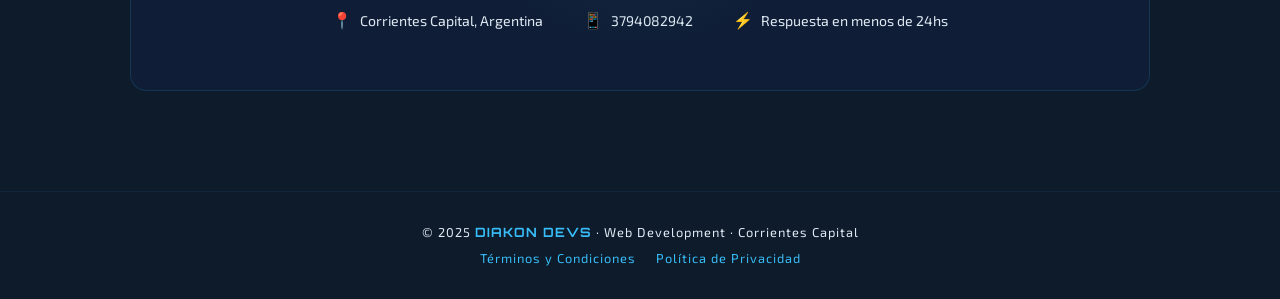
==== commit 0abf2794: "Update WhatsApp link and footer company name" ====
--- a/index.html
+++ b/index.html
@@ -327,7 +327,7 @@
     <div class="contact-box fade-up">
       <h3>¿Listo para dar el salto digital?</h3>
       <p>Escribinos directo por WhatsApp y te respondemos rápido. Sin formularios, sin vueltas.</p>
-      <a href="https://wa.me/543794082942?text=Hola%2C%20quiero%20saber%20m%C3%A1s%20sobre%20Kleiin%20MW" target="_blank" class="whatsapp-btn">
+      <a href="https://wa.me/543794082942?text=Hola%2C%20quiero%20saber%20m%C3%A1s%20sobre%20Diakon%20Devs" target="_blank" class="whatsapp-btn">
         <svg width="22" height="22" viewBox="0 0 24 24" fill="currentColor"><path d="M17.472 14.382c-.297-.149-1.758-.867-2.03-.967-.273-.099-.471-.148-.67.15-.197.297-.767.966-.94 1.164-.173.199-.347.223-.644.075-.297-.15-1.255-.463-2.39-1.475-.883-.788-1.48-1.761-1.653-2.059-.173-.297-.018-.458.13-.606.134-.133.298-.347.446-.52.149-.174.198-.298.298-.497.099-.198.05-.371-.025-.52-.075-.149-.669-1.612-.916-2.207-.242-.579-.487-.5-.669-.51-.173-.008-.371-.01-.57-.01-.198 0-.52.074-.792.372-.272.297-1.04 1.016-1.04 2.479 0 1.462 1.065 2.875 1.213 3.074.149.198 2.096 3.2 5.077 4.487.709.306 1.262.489 1.694.625.712.227 1.36.195 1.871.118.571-.085 1.758-.719 2.006-1.413.248-.694.248-1.289.173-1.413-.074-.124-.272-.198-.57-.347m-5.421 7.403h-.004a9.87 9.87 0 01-5.031-1.378l-.361-.214-3.741.982.998-3.648-.235-.374a9.86 9.86 0 01-1.51-5.26c.001-5.45 4.436-9.884 9.888-9.884 2.64 0 5.122 1.03 6.988 2.898a9.825 9.825 0 012.893 6.994c-.003 5.45-4.437 9.884-9.885 9.884m8.413-18.297A11.815 11.815 0 0012.05 0C5.495 0 .16 5.335.157 11.892c0 2.096.547 4.142 1.588 5.945L.057 24l6.305-1.654a11.882 11.882 0 005.683 1.448h.005c6.554 0 11.89-5.335 11.893-11.893a11.821 11.821 0 00-3.48-8.413z"/></svg>
         Escribir por WhatsApp
       </a>
@@ -341,7 +341,7 @@
 
   <!-- FOOTER -->
   <footer>
-    <p>© 2025 <strong>DIAKONDEVS</strong> · Web Development · Corrientes Capital</p>
+    <p>© 2025 <strong>DIAKON DEVS</strong> · Web Development · Corrientes Capital</p>
     <p style="margin-top:10px; display:flex; gap:20px; justify-content:center; flex-wrap:wrap;">
       <a href="terminos.html">Términos y Condiciones</a>
       <a href="privacidad.html">Política de Privacidad</a>
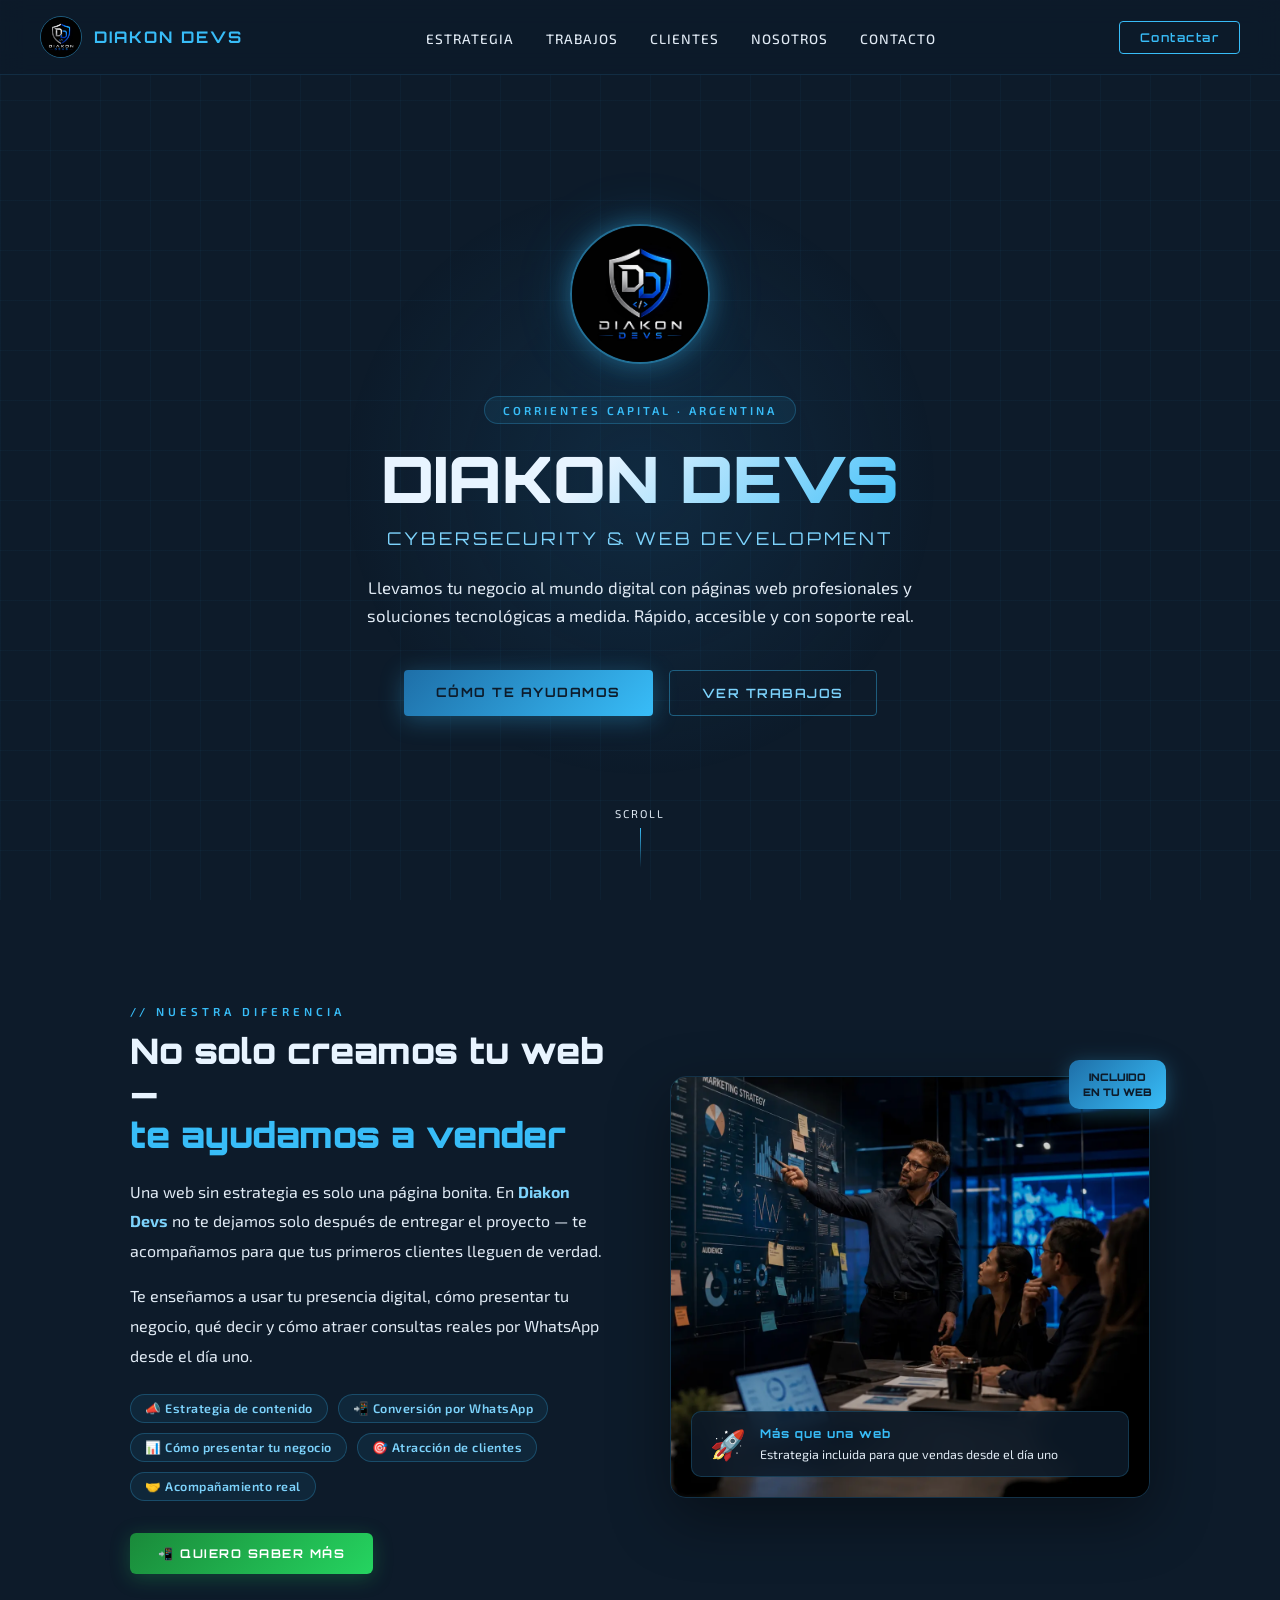
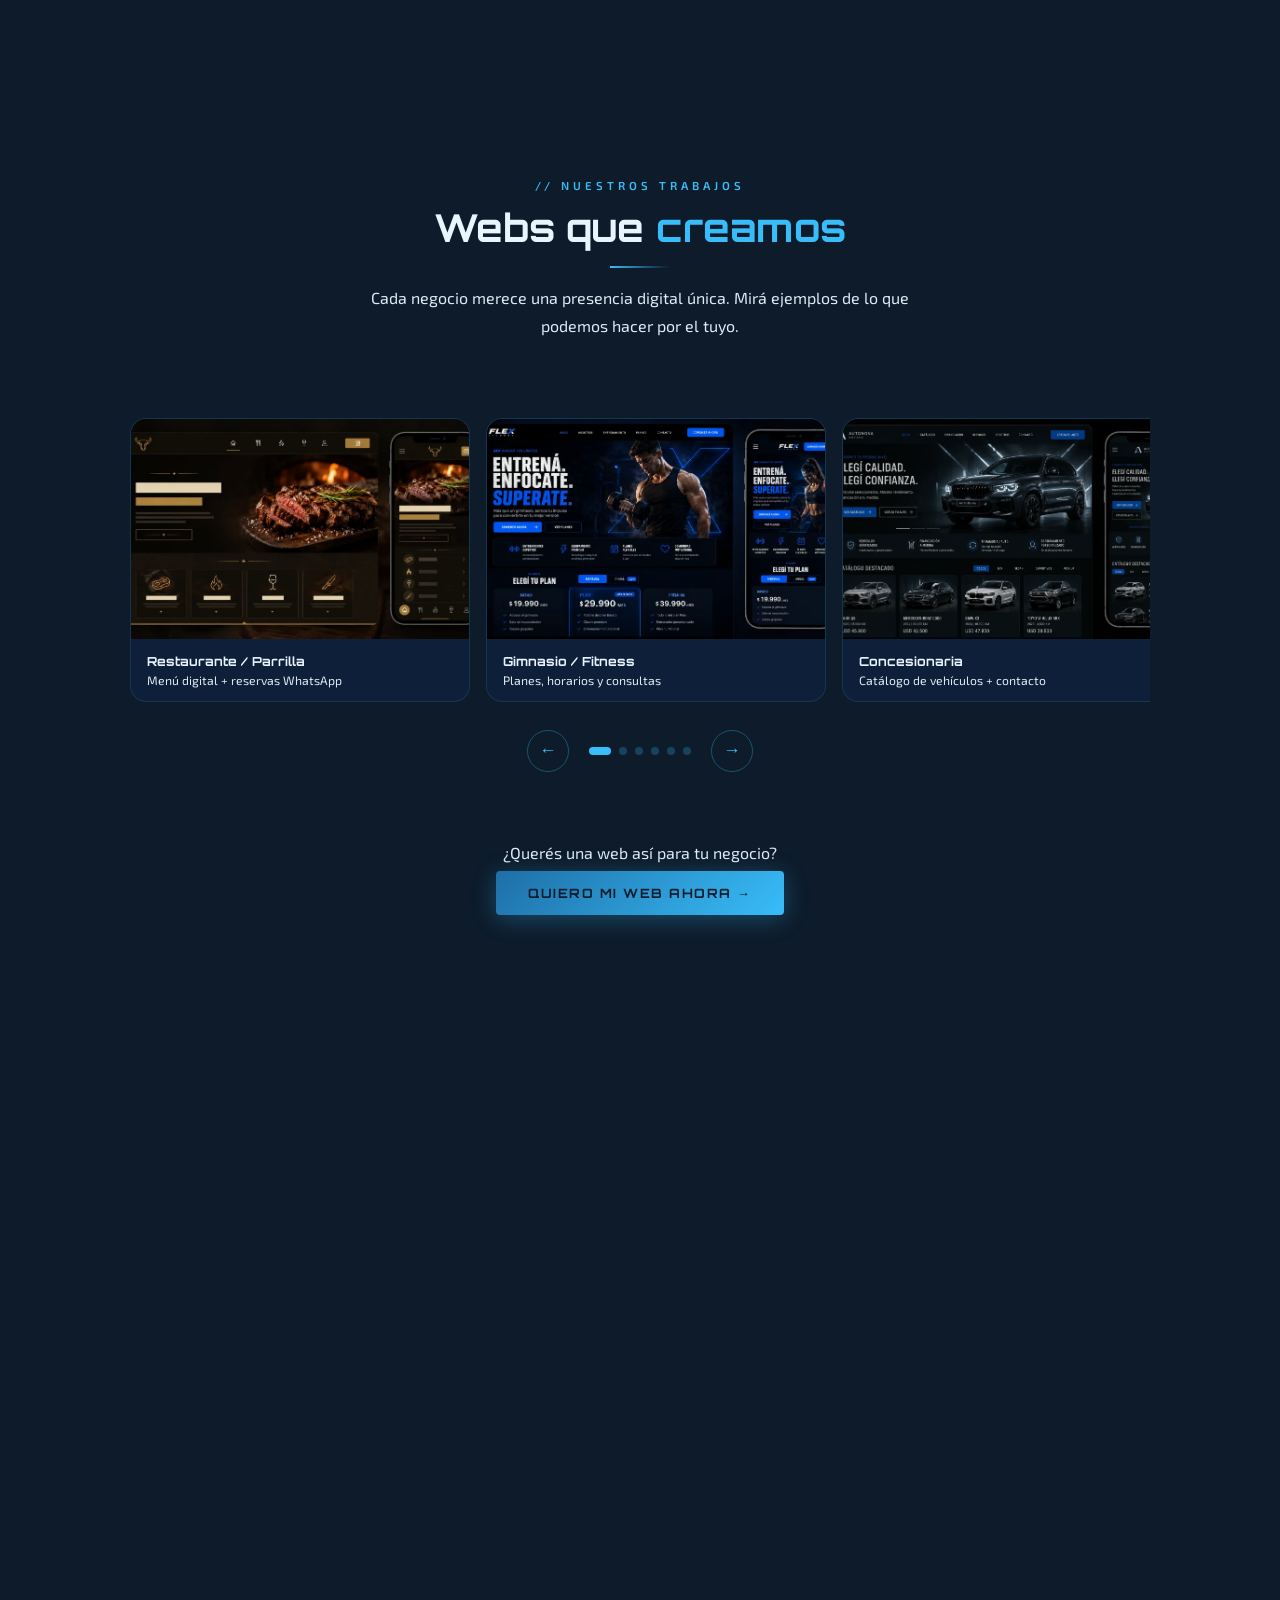
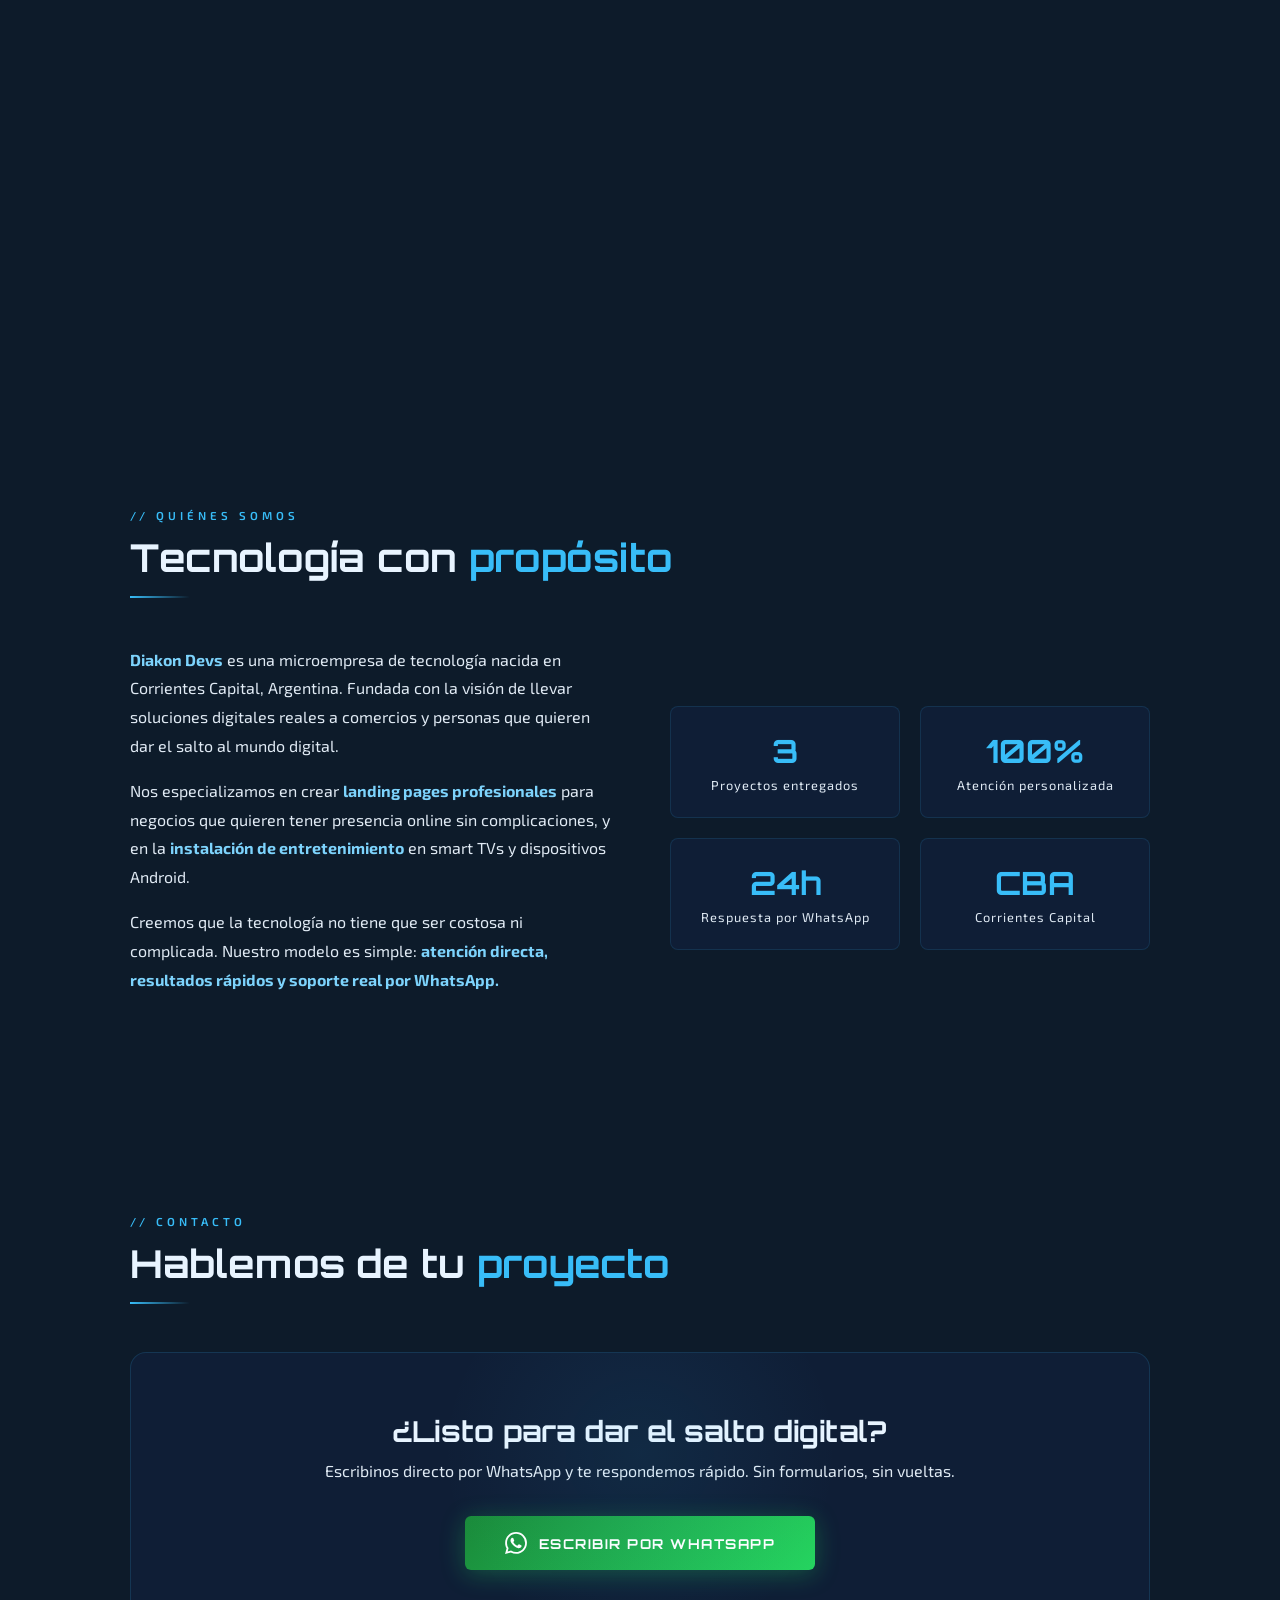
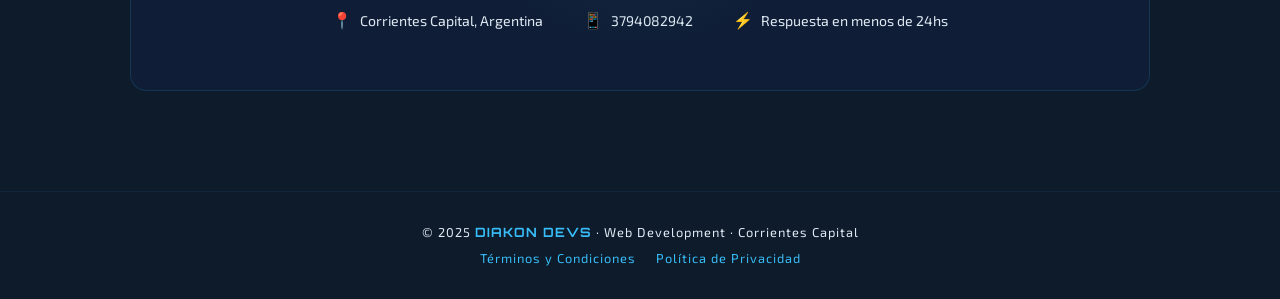
==== commit 32d20d09: "Update iframe and link to new project URL" ====
--- a/index.html
+++ b/index.html
@@ -261,7 +261,7 @@
             <div class="browser-url">gymflow-iota.vercel.app</div>
           </div>
           <div class="project-iframe-wrap">
-            <iframe src="https://gymflow-iota.vercel.app" title="Fit Point Gym" scrolling="no" loading="lazy"></iframe>
+            <iframe src="https://gymflow-iew7t69bb-kleiin-mw-s-projects.vercel.app/" title="Fit Point Gym" scrolling="no" loading="lazy"></iframe>
           </div>
         </div>
         <div class="project-info">
@@ -276,7 +276,7 @@
             <span class="tag">JavaScript</span>
             <span class="tag">Vercel</span>
           </div>
-          <a href="https://gymflow-iota.vercel.app" target="_blank" class="project-btn">Visitar sitio →</a>
+          <a href="https://gymflow-iew7t69bb-kleiin-mw-s-projects.vercel.app/" target="_blank" class="project-btn">Visitar sitio →</a>
         </div>
       </div>
 
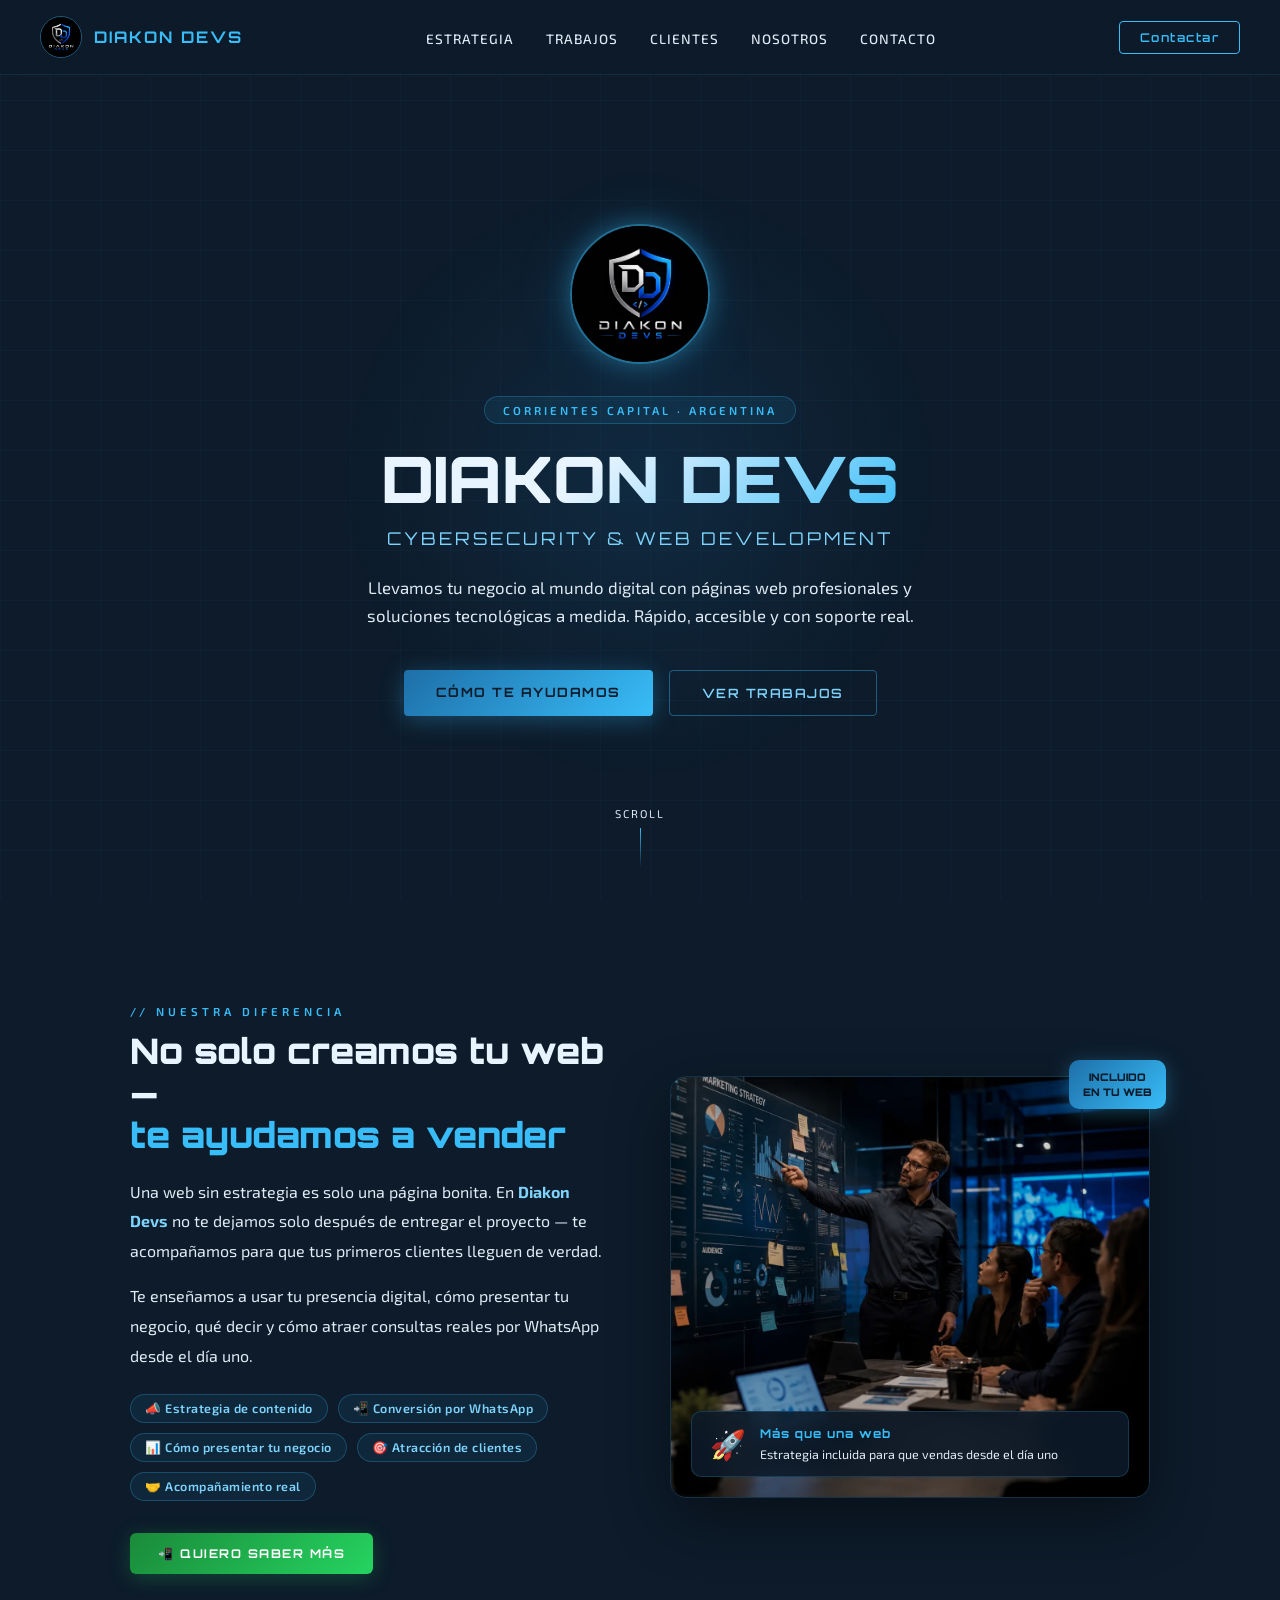
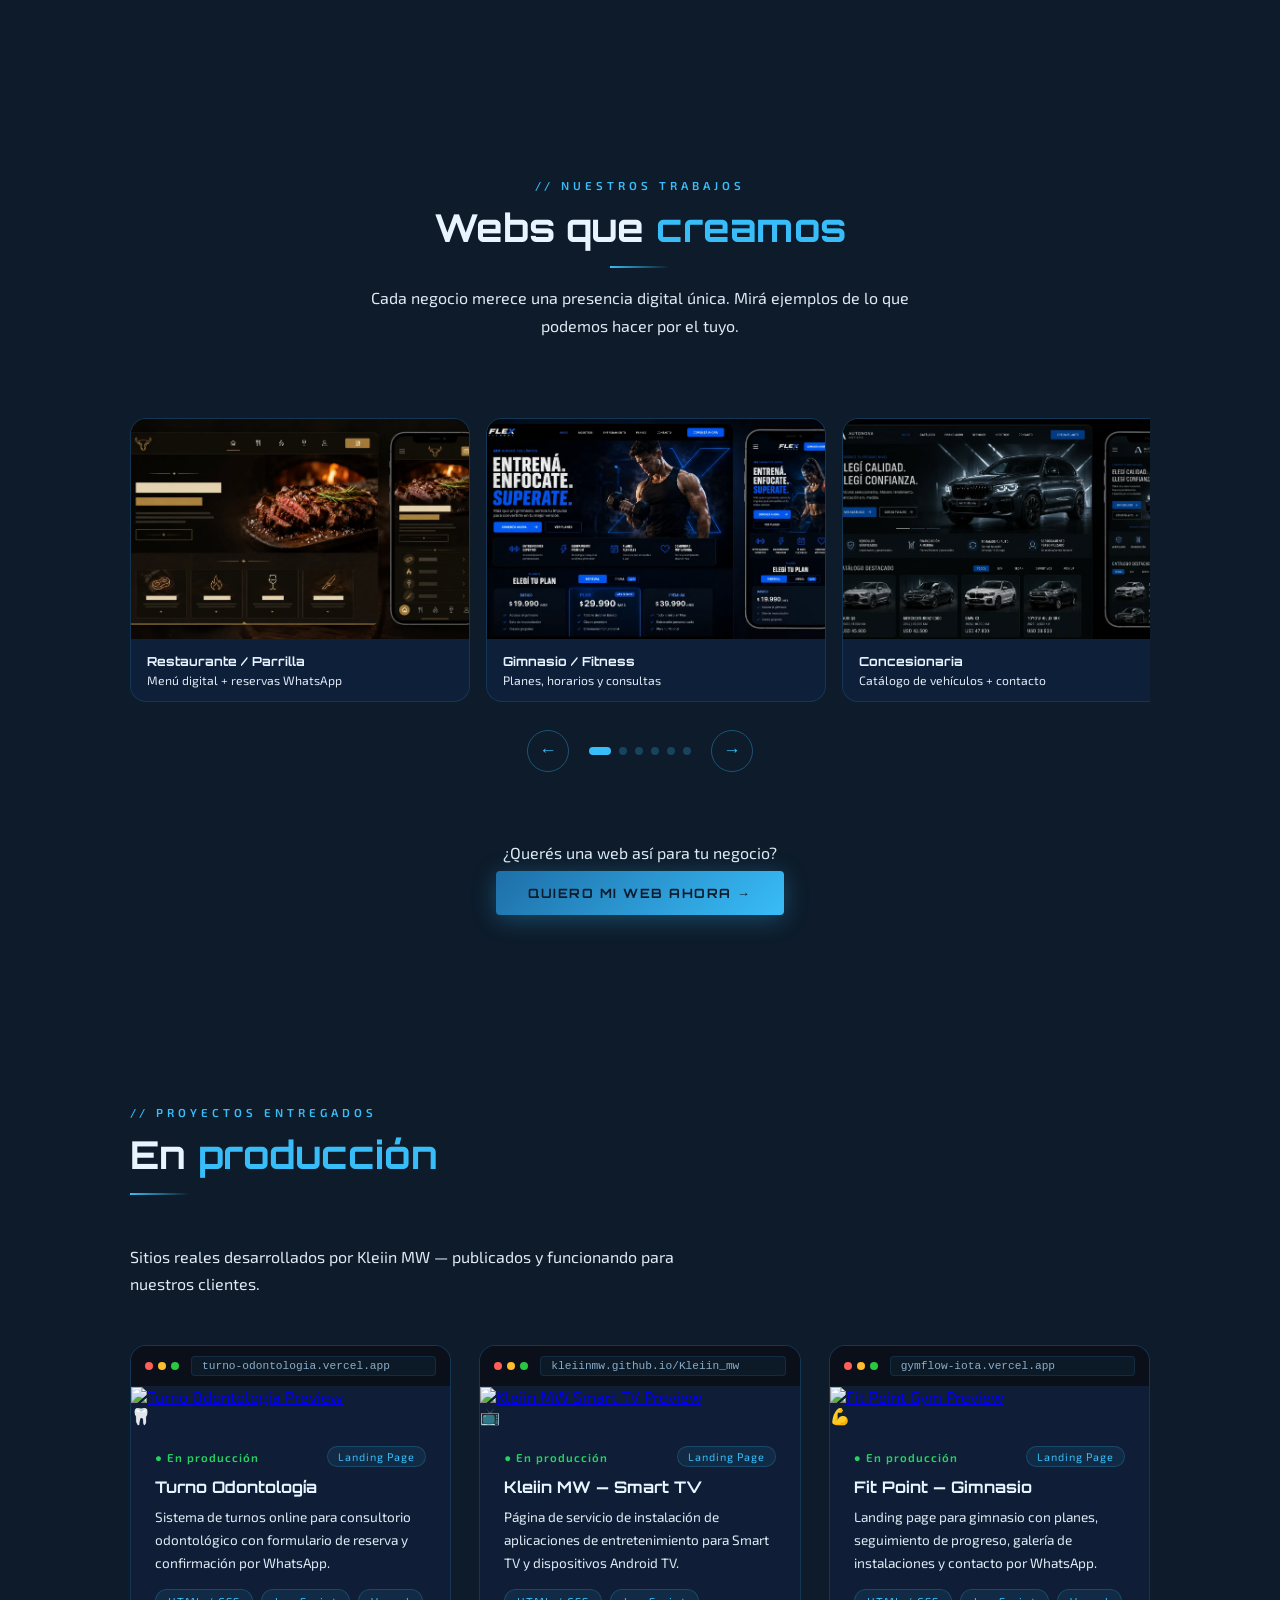
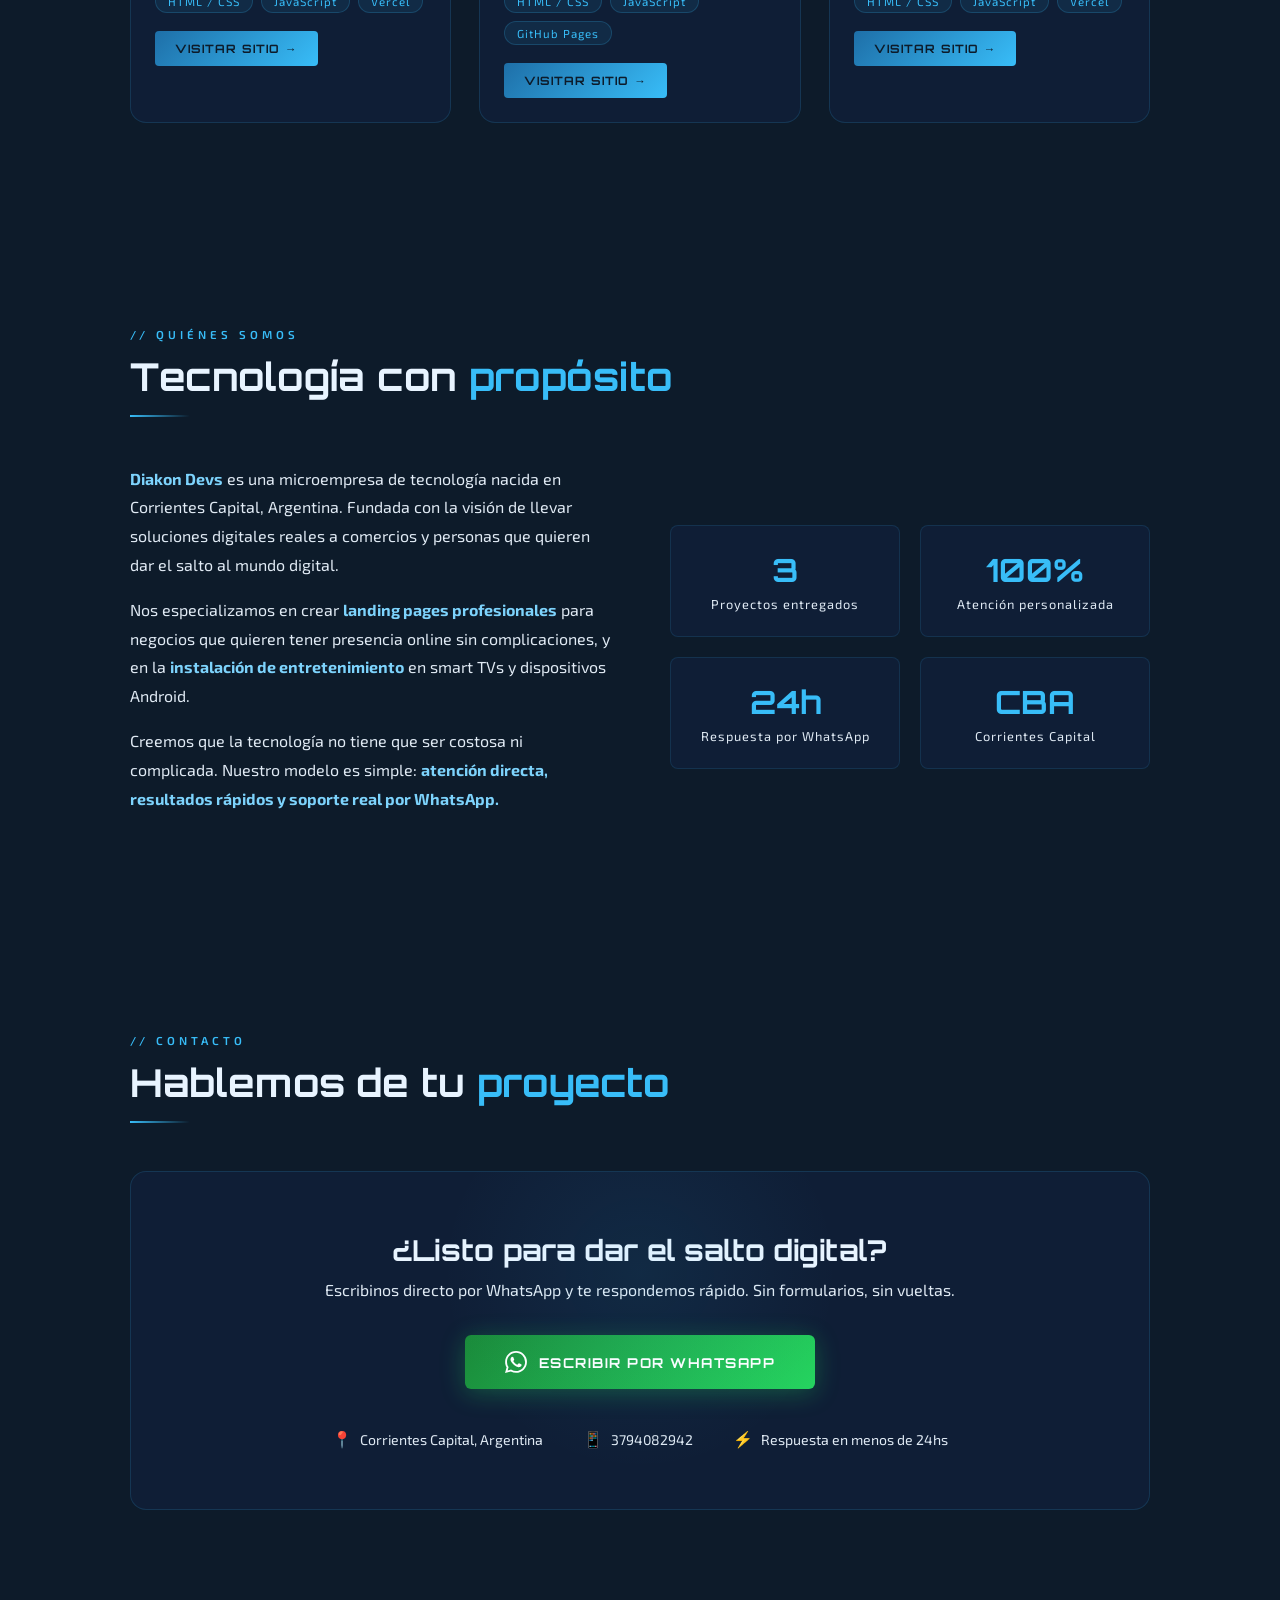
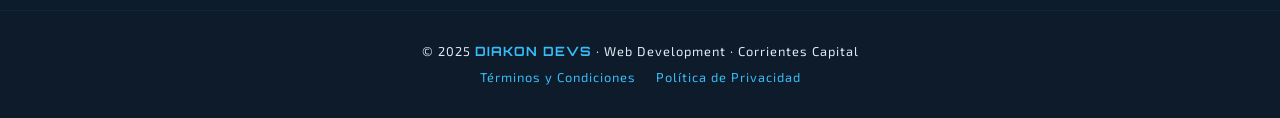
==== commit d2a77935: "Replace iframes with anchor links for projects" ====
--- a/index.html
+++ b/index.html
@@ -187,6 +187,7 @@
   </section>
 
   <!-- PROYECTOS EN PRODUCCIÓN -->
+  <!-- PROYECTOS EN PRODUCCIÓN -->
   <section id="proyectos">
     <div class="fade-up" style="margin-bottom:48px;">
       <span class="section-label">// Proyectos entregados</span>
@@ -206,9 +207,10 @@
             <div class="browser-dots"><span></span><span></span><span></span></div>
             <div class="browser-url">turno-odontologia.vercel.app</div>
           </div>
-          <div class="project-iframe-wrap">
-            <iframe src="https://turno-odontologia.vercel.app/home.html" title="Turno Odontología" scrolling="no" loading="lazy"></iframe>
-          </div>
+          <a href="https://turno-odontologia.vercel.app/home.html" target="_blank" class="project-img-link">
+            <img src="assets/projects/odontologia.webp" alt="Turno Odontología Preview" class="project-img-preview" onerror="this.parentElement.classList.add('no-img')" />
+            <div class="project-placeholder">🦷</div>
+          </a>
         </div>
         <div class="project-info">
           <div class="project-meta">
@@ -233,9 +235,10 @@
             <div class="browser-dots"><span></span><span></span><span></span></div>
             <div class="browser-url">kleiinmw.github.io/Kleiin_mw</div>
           </div>
-          <div class="project-iframe-wrap">
-            <iframe src="https://kleiinmw.github.io/Kleiin_mw/" title="Kleiin MW Smart TV" scrolling="no" loading="lazy"></iframe>
-          </div>
+          <a href="https://kleiinmw.github.io/Kleiin_mw/" target="_blank" class="project-img-link">
+            <img src="assets/projects/kleiin_tv.webp" alt="Kleiin MW Smart TV Preview" class="project-img-preview" onerror="this.parentElement.classList.add('no-img')" />
+            <div class="project-placeholder">📺</div>
+          </a>
         </div>
         <div class="project-info">
           <div class="project-meta">
@@ -253,16 +256,17 @@
         </div>
       </div>
 
-      <!-- GymFlow -->
+      <!-- Fit Point / GymFlow -->
       <div class="project-card">
         <div class="project-preview">
           <div class="project-browser-bar">
             <div class="browser-dots"><span></span><span></span><span></span></div>
             <div class="browser-url">gymflow-iota.vercel.app</div>
           </div>
-          <div class="project-iframe-wrap">
-            <iframe src="https://gymflow-iew7t69bb-kleiin-mw-s-projects.vercel.app/" title="Fit Point Gym" scrolling="no" loading="lazy"></iframe>
-          </div>
+          <a href="https://gymflow-iew7t69bb-kleiin-mw-s-projects.vercel.app/" target="_blank" class="project-img-link">
+            <img src="assets/projects/gymflow.webp" alt="Fit Point Gym Preview" class="project-img-preview" onerror="this.parentElement.classList.add('no-img')" />
+            <div class="project-placeholder">💪</div>
+          </a>
         </div>
         <div class="project-info">
           <div class="project-meta">
@@ -282,6 +286,7 @@
 
     </div>
   </section>
+
 
   <!-- QUIENES SOMOS -->
   <section id="nosotros">
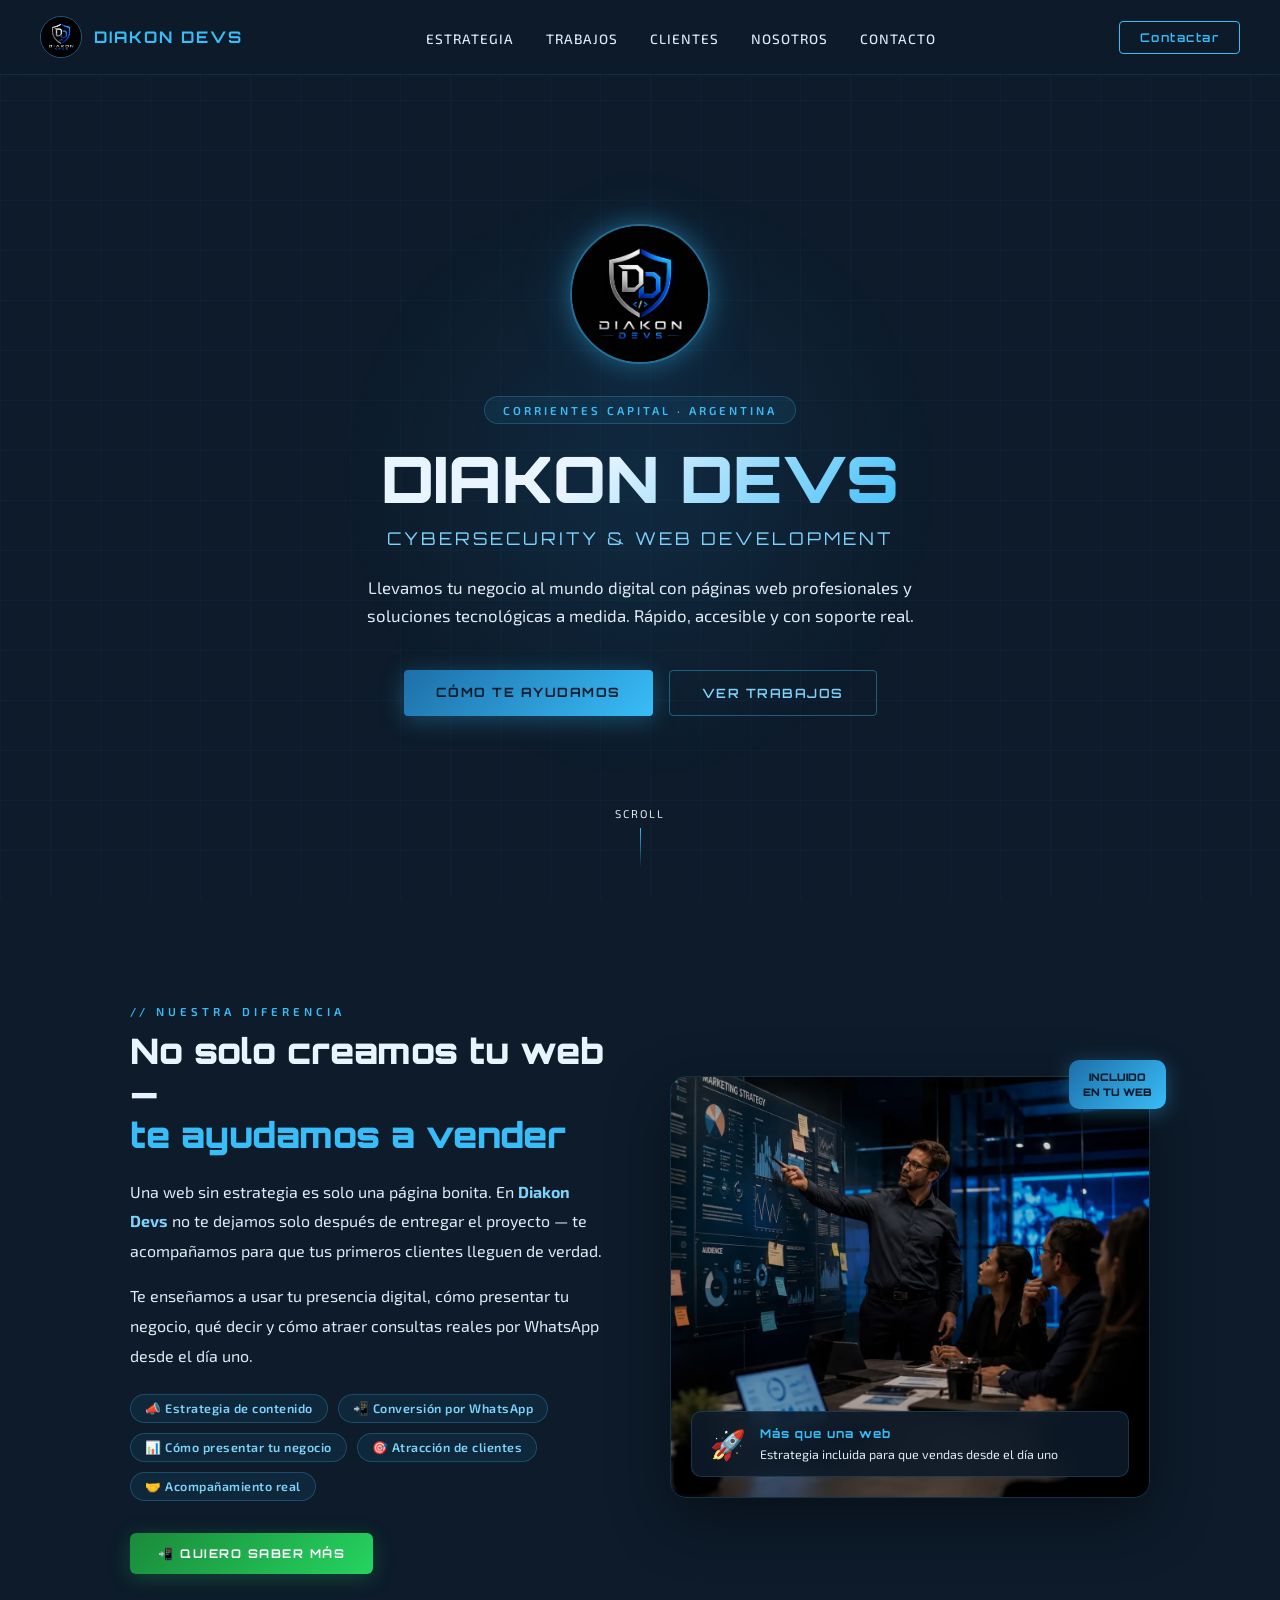
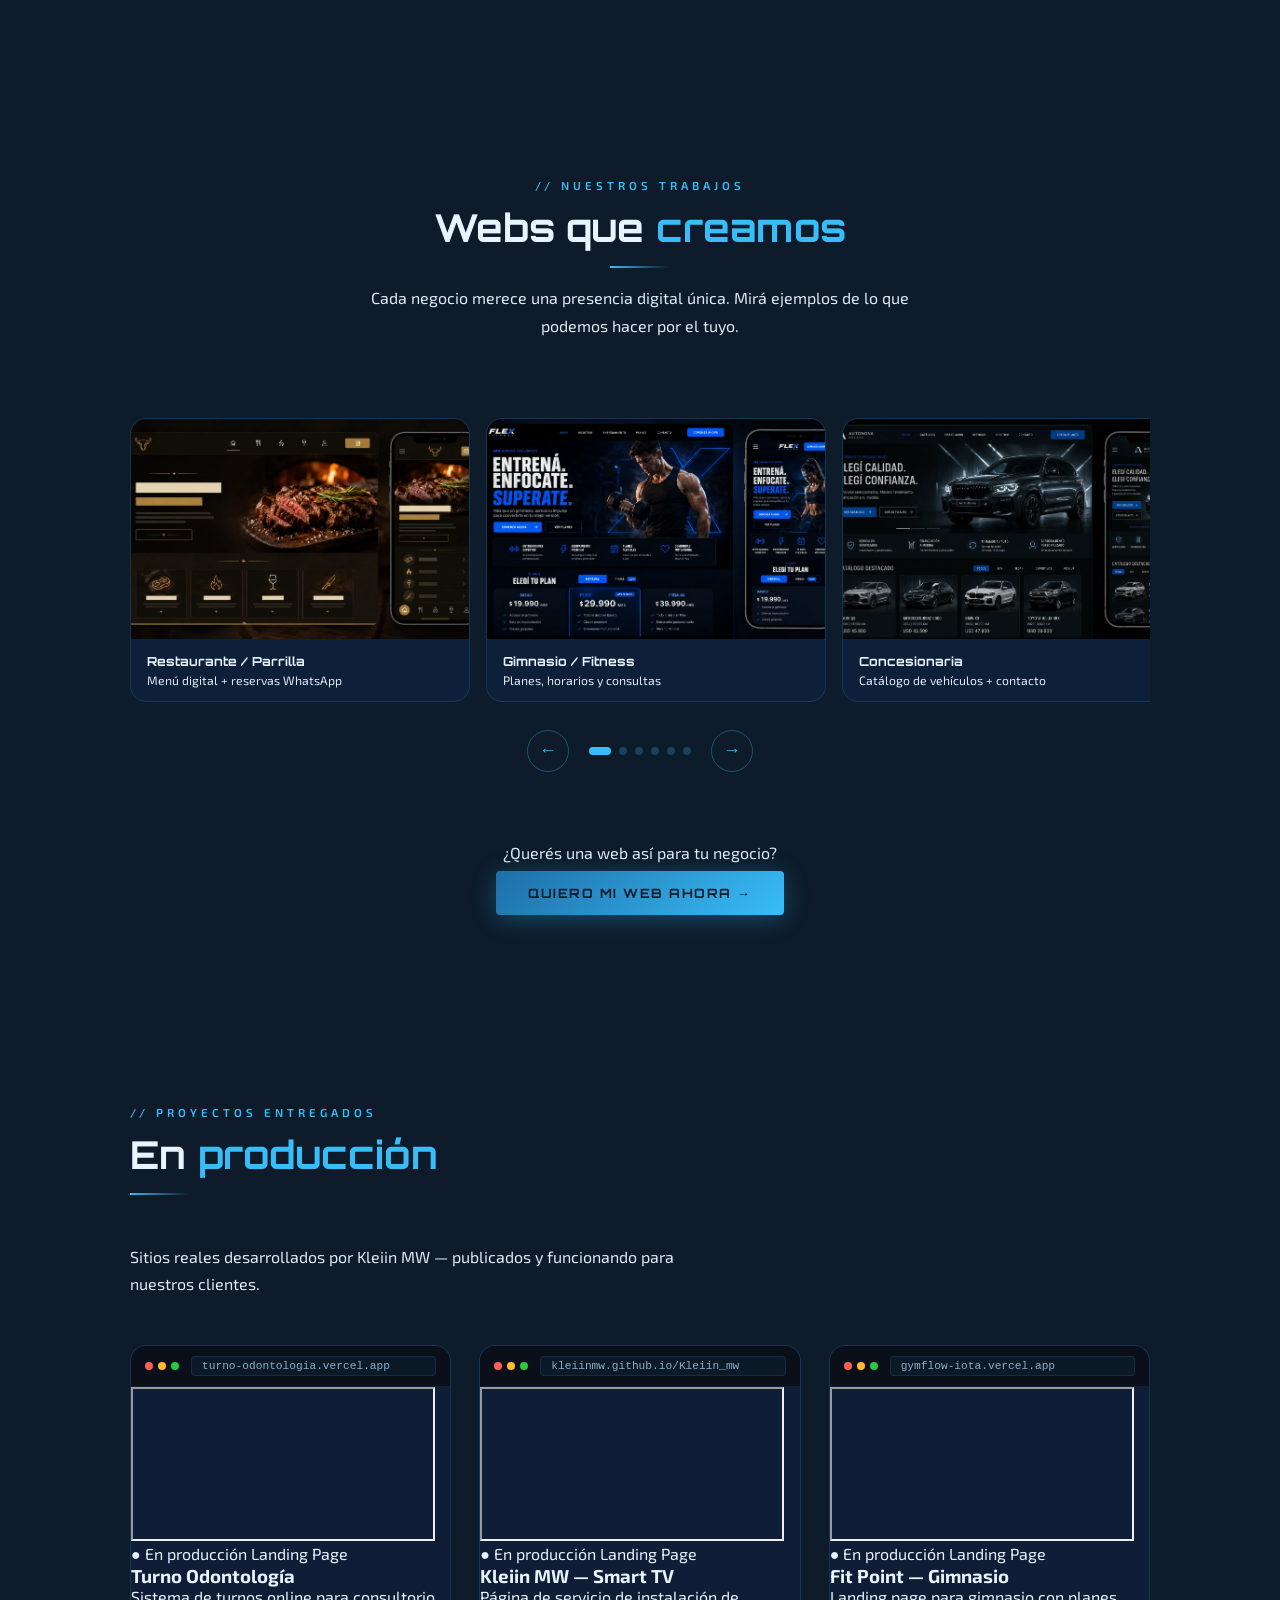
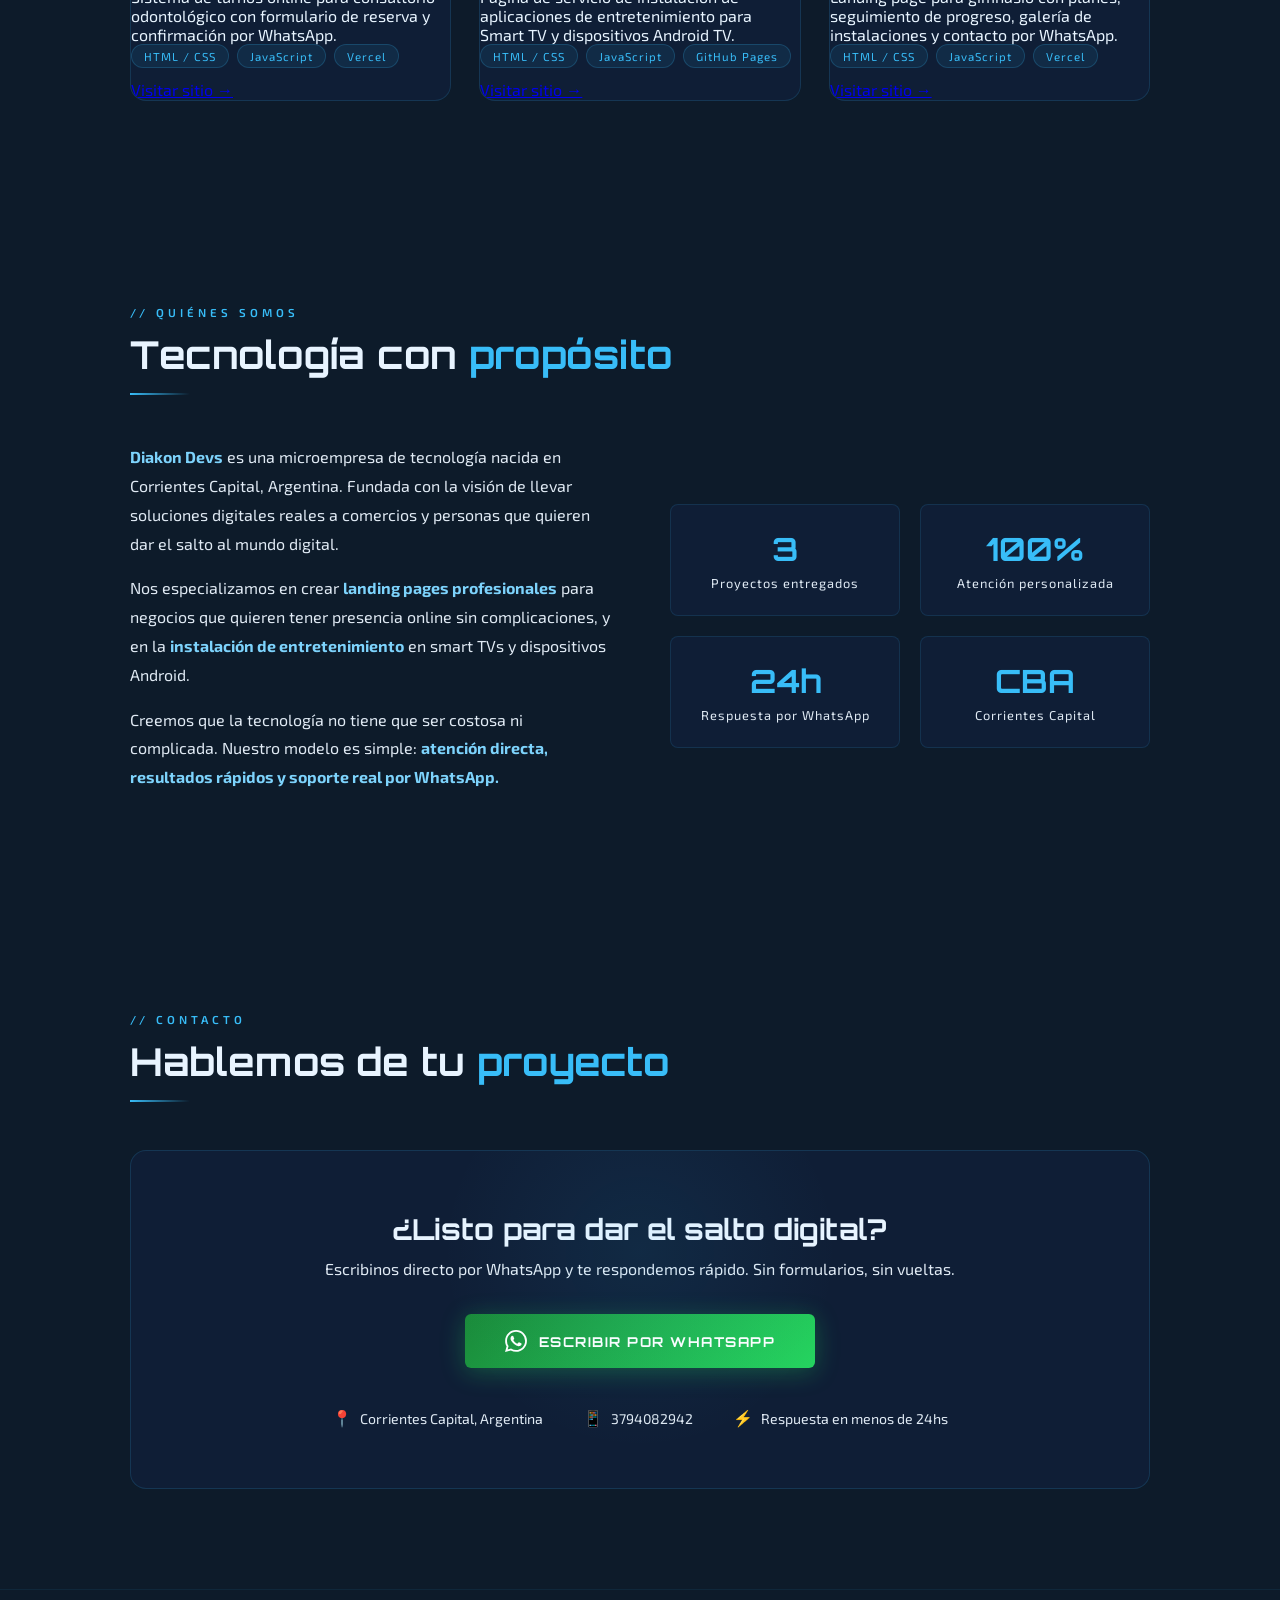
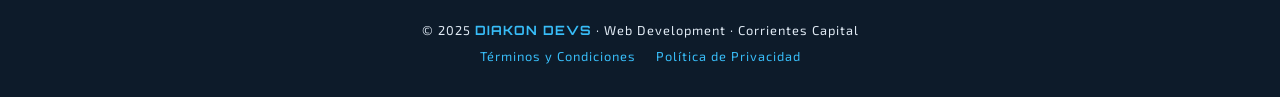
==== commit 8d5a9aaa: "Convert project links to iframes in index.html Replaced project links with iframes for better integr" ====
--- a/index.html
+++ b/index.html
@@ -187,7 +187,6 @@
   </section>
 
   <!-- PROYECTOS EN PRODUCCIÓN -->
-  <!-- PROYECTOS EN PRODUCCIÓN -->
   <section id="proyectos">
     <div class="fade-up" style="margin-bottom:48px;">
       <span class="section-label">// Proyectos entregados</span>
@@ -207,10 +206,9 @@
             <div class="browser-dots"><span></span><span></span><span></span></div>
             <div class="browser-url">turno-odontologia.vercel.app</div>
           </div>
-          <a href="https://turno-odontologia.vercel.app/home.html" target="_blank" class="project-img-link">
-            <img src="assets/projects/odontologia.webp" alt="Turno Odontología Preview" class="project-img-preview" onerror="this.parentElement.classList.add('no-img')" />
-            <div class="project-placeholder">🦷</div>
-          </a>
+          <div class="project-iframe-wrap">
+            <iframe src="https://turno-odontologia.vercel.app/home.html" title="Turno Odontología" scrolling="no" loading="lazy"></iframe>
+          </div>
         </div>
         <div class="project-info">
           <div class="project-meta">
@@ -235,10 +233,9 @@
             <div class="browser-dots"><span></span><span></span><span></span></div>
             <div class="browser-url">kleiinmw.github.io/Kleiin_mw</div>
           </div>
-          <a href="https://kleiinmw.github.io/Kleiin_mw/" target="_blank" class="project-img-link">
-            <img src="assets/projects/kleiin_tv.webp" alt="Kleiin MW Smart TV Preview" class="project-img-preview" onerror="this.parentElement.classList.add('no-img')" />
-            <div class="project-placeholder">📺</div>
-          </a>
+          <div class="project-iframe-wrap">
+            <iframe src="https://kleiinmw.github.io/Kleiin_mw/" title="Kleiin MW Smart TV" scrolling="no" loading="lazy"></iframe>
+          </div>
         </div>
         <div class="project-info">
           <div class="project-meta">
@@ -256,17 +253,16 @@
         </div>
       </div>
 
-      <!-- Fit Point / GymFlow -->
+      <!-- GymFlow -->
       <div class="project-card">
         <div class="project-preview">
           <div class="project-browser-bar">
             <div class="browser-dots"><span></span><span></span><span></span></div>
             <div class="browser-url">gymflow-iota.vercel.app</div>
           </div>
-          <a href="https://gymflow-iew7t69bb-kleiin-mw-s-projects.vercel.app/" target="_blank" class="project-img-link">
-            <img src="assets/projects/gymflow.webp" alt="Fit Point Gym Preview" class="project-img-preview" onerror="this.parentElement.classList.add('no-img')" />
-            <div class="project-placeholder">💪</div>
-          </a>
+          <div class="project-iframe-wrap">
+            <iframe src="https://gymflow-iew7t69bb-kleiin-mw-s-projects.vercel.app/" title="Fit Point Gym" scrolling="no" loading="lazy"></iframe>
+          </div>
         </div>
         <div class="project-info">
           <div class="project-meta">
@@ -286,7 +282,6 @@
 
     </div>
   </section>
-
 
   <!-- QUIENES SOMOS -->
   <section id="nosotros">
--- a/css/styles.css
+++ b/css/styles.css
@@ -693,6 +693,7 @@
 }
 
 /* ── PROYECTOS ENTREGADOS ── */
+/* ── PROYECTOS ENTREGADOS ── */
 .projects-grid {
   display: grid;
   grid-template-columns: repeat(3, 1fr);
@@ -750,96 +751,52 @@
   font-family: monospace;
 }
 
-.project-iframe-wrap {
+/* Reemplazo de iframe por enlace de imagen */
+.project-img-link {
+  display: block;
   width: 100%;
   height: 220px;
+  position: relative;
   overflow: hidden;
-  position: relative;
-  background: #0d1b2a;
-}
-
-.project-iframe-wrap iframe {
-  width: 200%;
-  height: 200%;
-  border: none;
-  transform: scale(0.5);
-  transform-origin: top left;
-  pointer-events: none;
-}
-
-.project-iframe-wrap::after {
-  content: '';
+  background: rgba(13,27,42,0.8);
+  text-decoration: none;
+}
+
+.project-img-preview {
+  width: 100%;
+  height: 100%;
+  object-fit: cover;
+  object-position: top;
+  display: block;
+  transition: transform 0.4s ease;
+}
+
+.project-card:hover .project-img-preview {
+  transform: scale(1.04);
+}
+
+.project-placeholder {
   position: absolute;
   inset: 0;
-  background: transparent;
-  cursor: pointer;
-}
-
-.project-info {
-  padding: 20px 24px 24px;
-}
-
-.project-meta {
-  display: flex;
-  align-items: center;
-  justify-content: space-between;
-  margin-bottom: 10px;
-}
-
-.project-status {
-  color: #25d460;
-  font-size: 0.72rem;
-  font-weight: 600;
-  letter-spacing: 1px;
-}
-
-.project-type {
-  background: rgba(56,189,248,0.08);
-  border: 1px solid rgba(56,189,248,0.2);
-  color: var(--cyan);
-  font-size: 0.68rem;
-  padding: 3px 10px;
-  border-radius: 20px;
-  letter-spacing: 1px;
-}
-
-.project-name {
-  font-family: 'Orbitron', sans-serif;
-  font-size: 1rem;
-  font-weight: 700;
-  color: var(--white);
-  margin-bottom: 8px;
-}
-
-.project-desc {
-  color: var(--gray);
-  font-size: 0.85rem;
-  line-height: 1.7;
-  margin-bottom: 14px;
-}
-
-.project-btn {
-  display: inline-flex;
-  align-items: center;
-  gap: 8px;
-  background: linear-gradient(135deg, var(--blue-mid), var(--cyan));
-  color: var(--navy);
-  padding: 10px 20px;
-  border-radius: 4px;
-  font-family: 'Orbitron', sans-serif;
-  font-size: 0.72rem;
-  font-weight: 700;
-  letter-spacing: 1px;
-  text-decoration: none;
-  text-transform: uppercase;
-  transition: all 0.3s;
-  margin-top: 6px;
-}
-
-.project-btn:hover {
-  transform: translateY(-2px);
-  box-shadow: 0 6px 20px rgba(56,189,248,0.35);
-}
+  display: flex;
+  align-items: center;
+  justify-content: center;
+  font-size: 52px;
+  background: linear-gradient(135deg, rgba(17,34,64,0.9), rgba(13,27,42,0.95));
+  opacity: 0;
+  pointer-events: none;
+  transition: opacity 0.3s ease;
+}
+
+/* Muestra un placeholder si la imagen falla o no se encuentra */
+.project-img-link.no-img .project-img-preview {
+  display: none;
+}
+
+.project-img-link.no-img .project-placeholder {
+  opacity: 1;
+}
+
 
 /* ── QUIENES SOMOS ── */
 .about-grid {
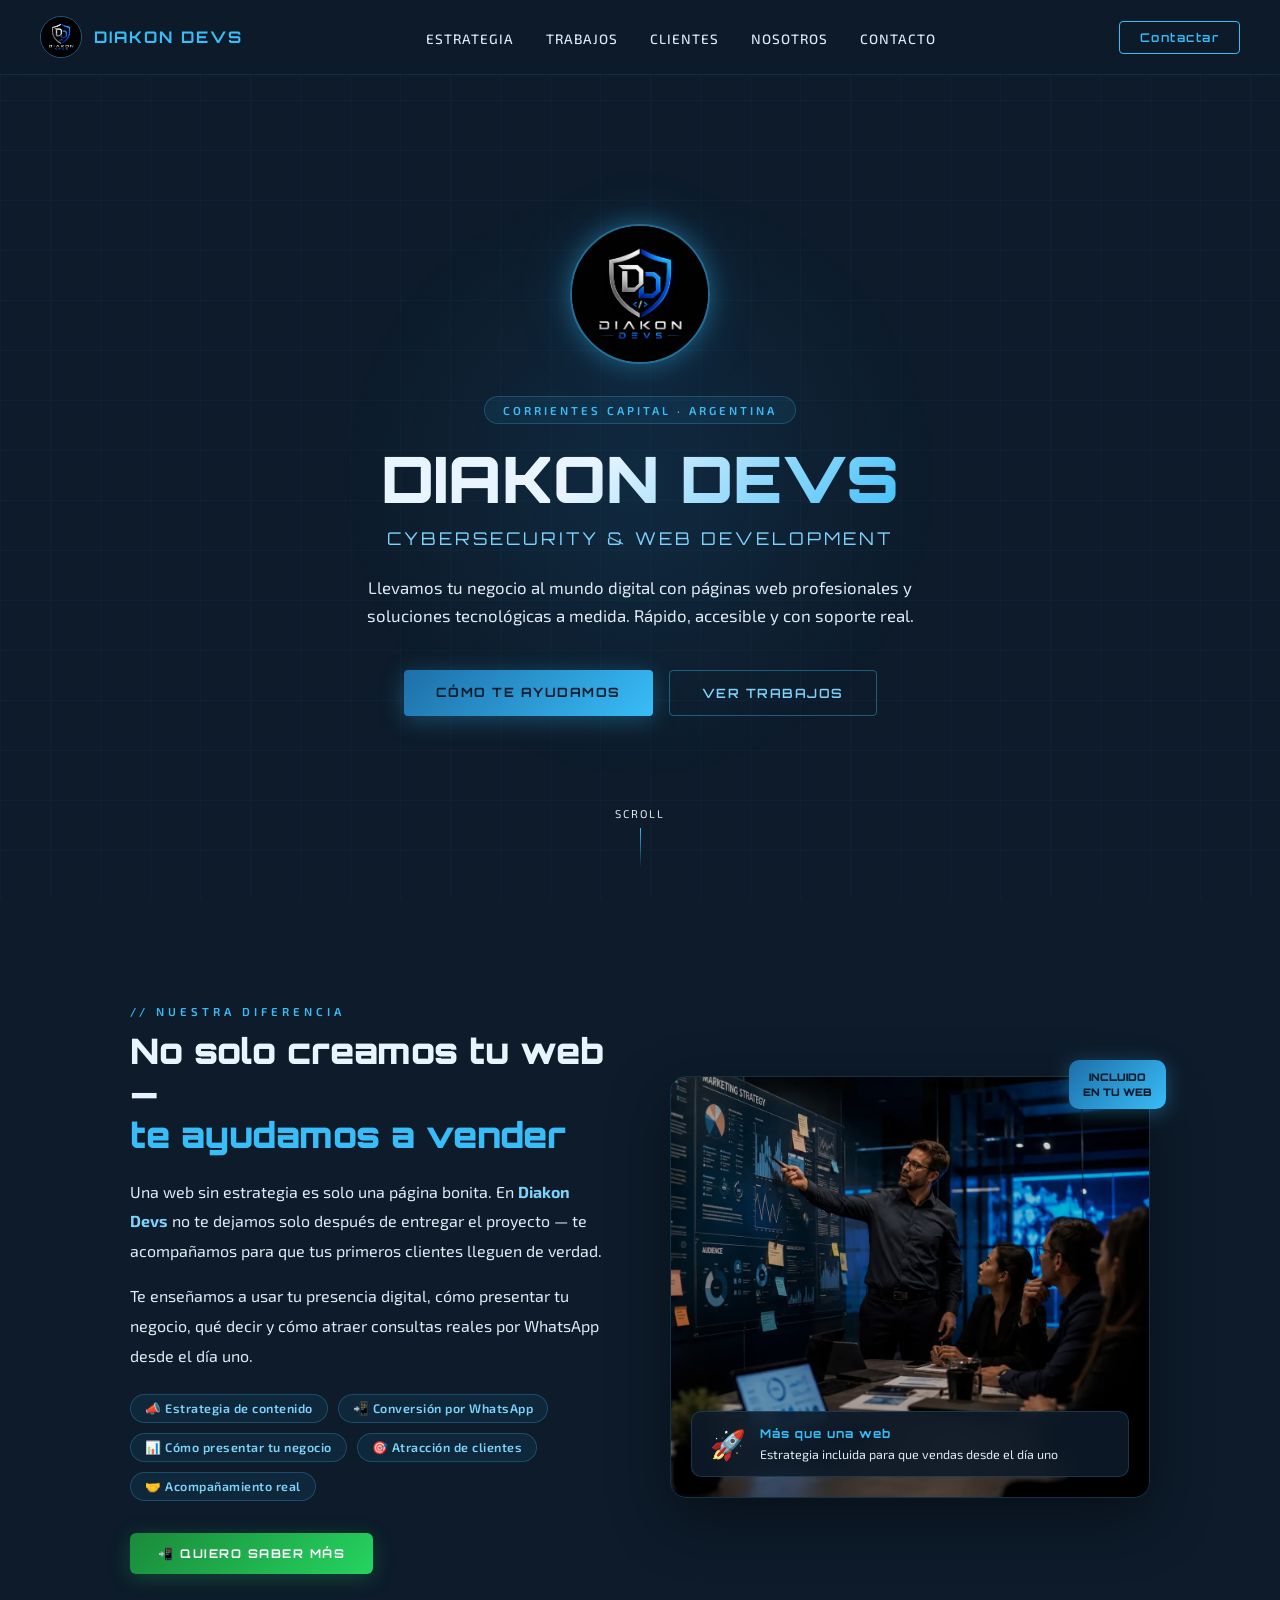
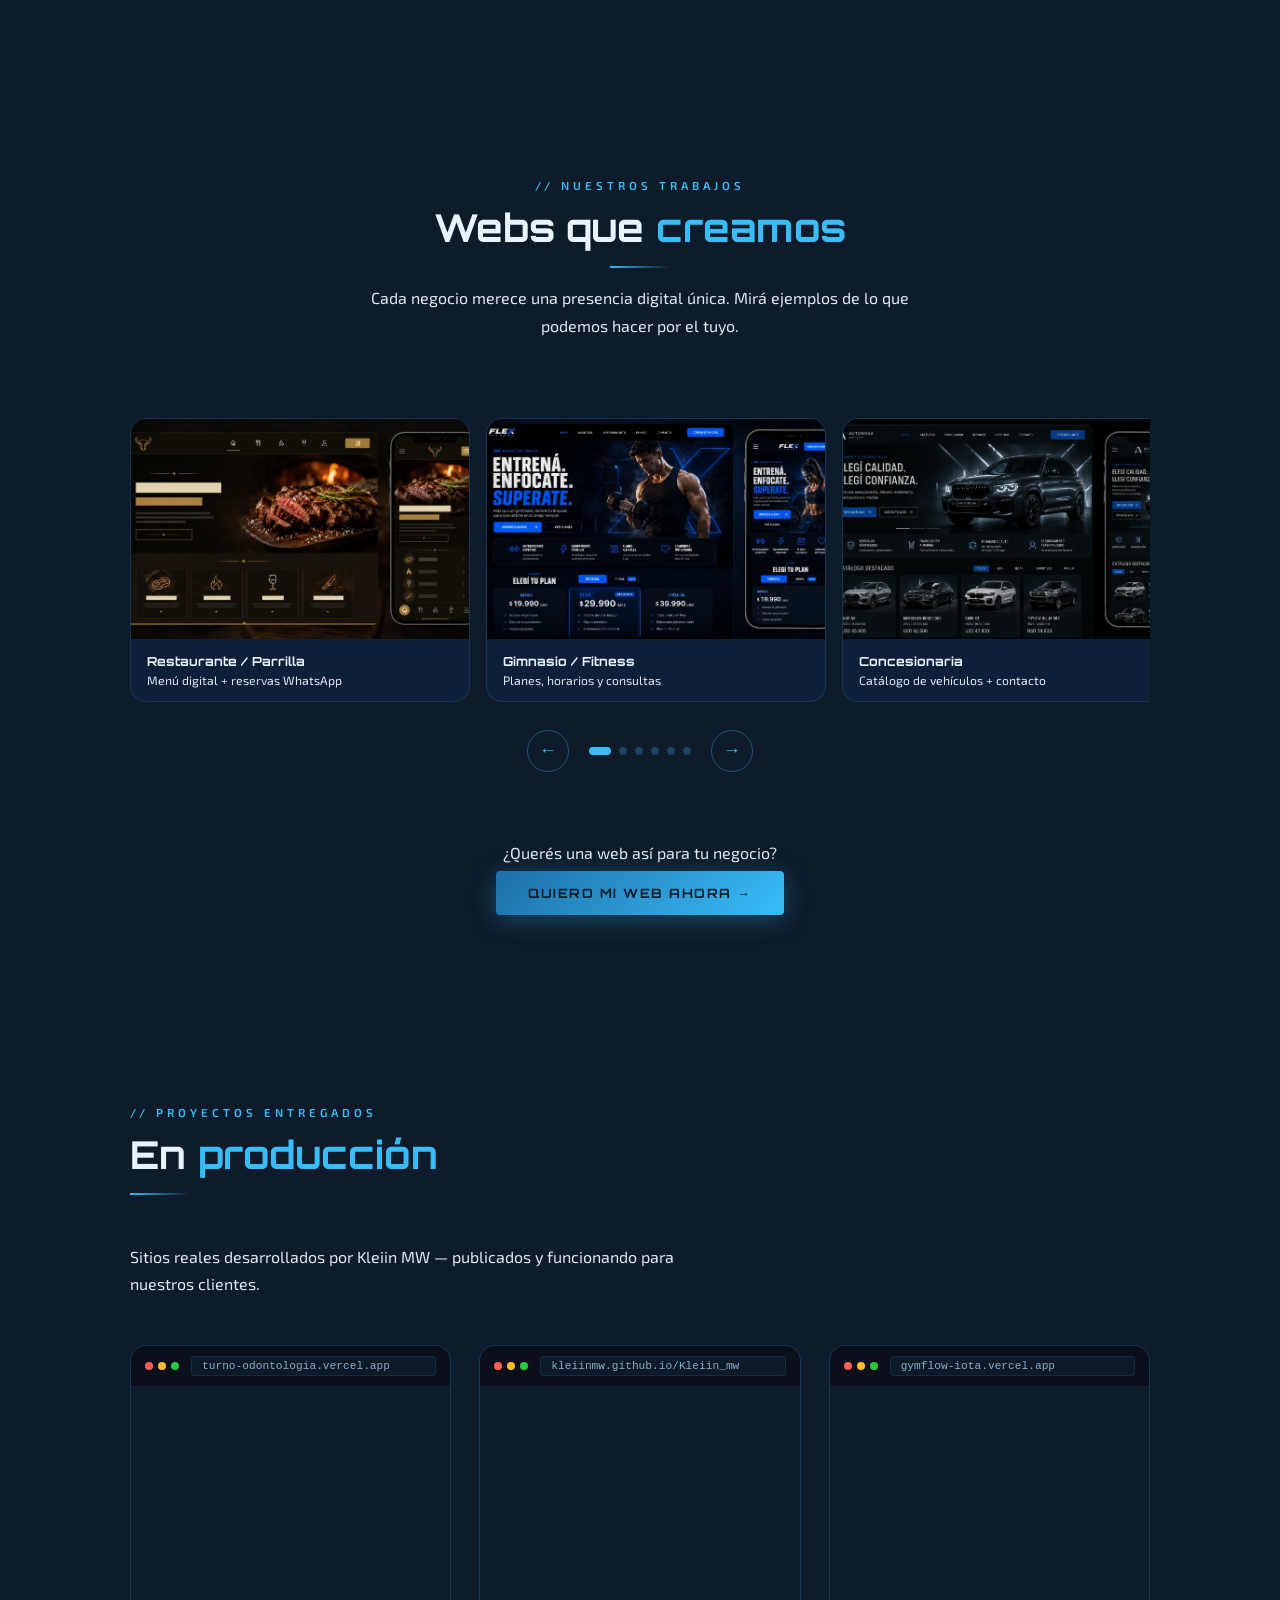
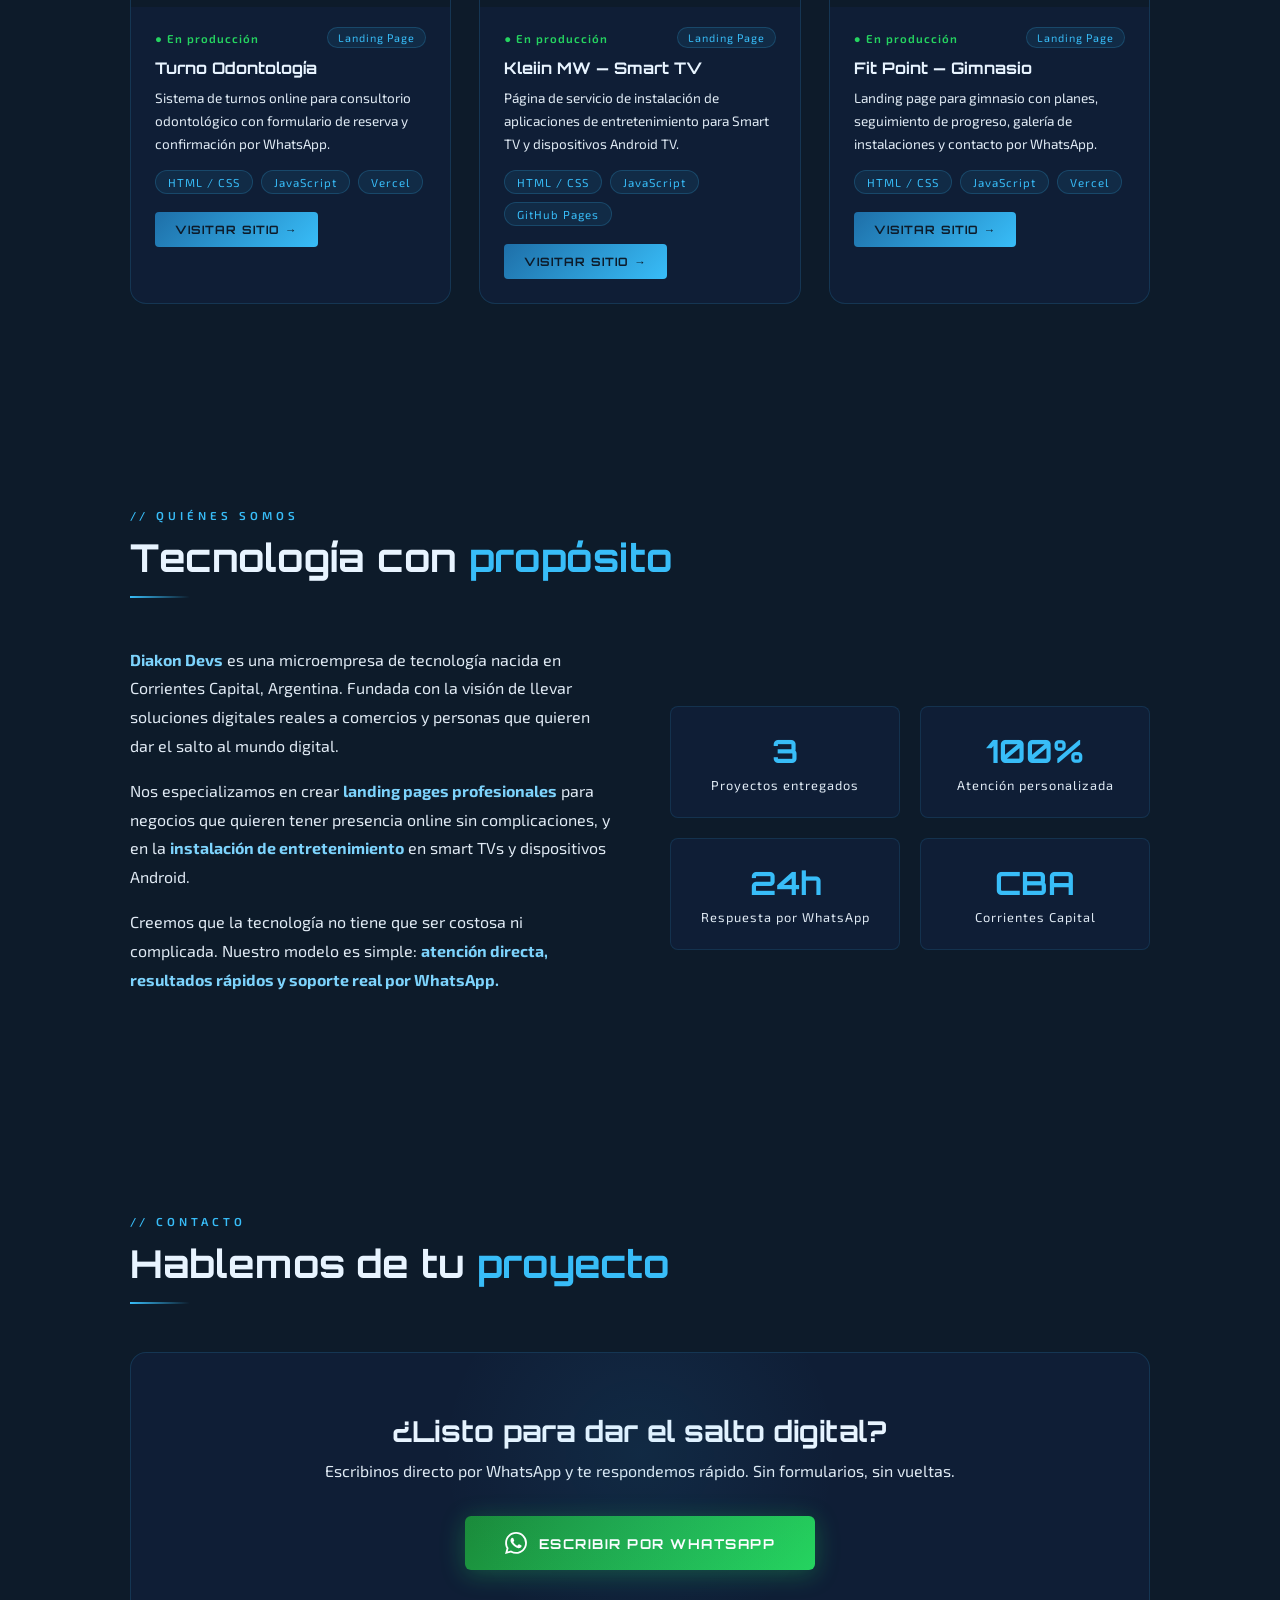
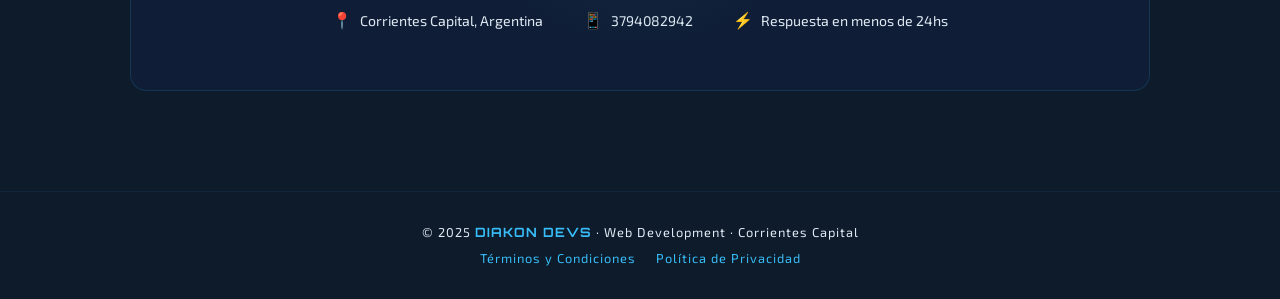
==== commit 9439ccb5: "Replace GymFlow project card with updated version" ====
--- a/index.html
+++ b/index.html
@@ -254,33 +254,33 @@
       </div>
 
       <!-- GymFlow -->
-      <div class="project-card">
-        <div class="project-preview">
-          <div class="project-browser-bar">
-            <div class="browser-dots"><span></span><span></span><span></span></div>
-            <div class="browser-url">gymflow-iota.vercel.app</div>
-          </div>
-          <div class="project-iframe-wrap">
-            <iframe src="https://gymflow-iew7t69bb-kleiin-mw-s-projects.vercel.app/" title="Fit Point Gym" scrolling="no" loading="lazy"></iframe>
-          </div>
-        </div>
-        <div class="project-info">
-          <div class="project-meta">
-            <span class="project-status">● En producción</span>
-            <span class="project-type">Landing Page</span>
-          </div>
-          <h3 class="project-name">Fit Point — Gimnasio</h3>
-          <p class="project-desc">Landing page para gimnasio con planes, seguimiento de progreso, galería de instalaciones y contacto por WhatsApp.</p>
-          <div class="project-tags">
-            <span class="tag">HTML / CSS</span>
-            <span class="tag">JavaScript</span>
-            <span class="tag">Vercel</span>
-          </div>
-          <a href="https://gymflow-iew7t69bb-kleiin-mw-s-projects.vercel.app/" target="_blank" class="project-btn">Visitar sitio →</a>
-        </div>
-      </div>
-
-    </div>
+    <!-- GymFlow en index.html -->
+<div class="project-card">
+  <div class="project-preview">
+    <div class="project-browser-bar">
+      <div class="browser-dots"><span></span><span></span><span></span></div>
+      <div class="browser-url">gymflow-iota.vercel.app</div>
+    </div>
+    <div class="project-iframe-wrap">
+      <iframe src="https://gymflow-iota.vercel.app" title="Fit Point Gym" scrolling="no" loading="lazy"></iframe>
+    </div>
+  </div>
+  <div class="project-info">
+    <div class="project-meta">
+      <span class="project-status">● En producción</span>
+      <span class="project-type">Landing Page</span>
+    </div>
+    <h3 class="project-name">Fit Point — Gimnasio</h3>
+    <p class="project-desc">Landing page para gimnasio con planes, seguimiento de progreso, galería de instalaciones y contacto por WhatsApp.</p>
+    <div class="project-tags">
+      <span class="tag">HTML / CSS</span>
+      <span class="tag">JavaScript</span>
+      <span class="tag">Vercel</span>
+    </div>
+    <a href="https://gymflow-iota.vercel.app" target="_blank" class="project-btn">Visitar sitio →</a>
+  </div>
+</div>
+
   </section>
 
   <!-- QUIENES SOMOS -->
--- a/css/styles.css
+++ b/css/styles.css
@@ -693,7 +693,6 @@
 }
 
 /* ── PROYECTOS ENTREGADOS ── */
-/* ── PROYECTOS ENTREGADOS ── */
 .projects-grid {
   display: grid;
   grid-template-columns: repeat(3, 1fr);
@@ -751,52 +750,96 @@
   font-family: monospace;
 }
 
-/* Reemplazo de iframe por enlace de imagen */
-.project-img-link {
-  display: block;
+.project-iframe-wrap {
   width: 100%;
   height: 220px;
+  overflow: hidden;
   position: relative;
-  overflow: hidden;
-  background: rgba(13,27,42,0.8);
-  text-decoration: none;
-}
-
-.project-img-preview {
-  width: 100%;
-  height: 100%;
-  object-fit: cover;
-  object-position: top;
-  display: block;
-  transition: transform 0.4s ease;
-}
-
-.project-card:hover .project-img-preview {
-  transform: scale(1.04);
-}
-
-.project-placeholder {
+  background: #0d1b2a;
+}
+
+.project-iframe-wrap iframe {
+  width: 200%;
+  height: 200%;
+  border: none;
+  transform: scale(0.5);
+  transform-origin: top left;
+  pointer-events: none;
+}
+
+.project-iframe-wrap::after {
+  content: '';
   position: absolute;
   inset: 0;
-  display: flex;
-  align-items: center;
-  justify-content: center;
-  font-size: 52px;
-  background: linear-gradient(135deg, rgba(17,34,64,0.9), rgba(13,27,42,0.95));
-  opacity: 0;
-  pointer-events: none;
-  transition: opacity 0.3s ease;
-}
-
-/* Muestra un placeholder si la imagen falla o no se encuentra */
-.project-img-link.no-img .project-img-preview {
-  display: none;
-}
-
-.project-img-link.no-img .project-placeholder {
-  opacity: 1;
-}
-
+  background: transparent;
+  cursor: pointer;
+}
+
+.project-info {
+  padding: 20px 24px 24px;
+}
+
+.project-meta {
+  display: flex;
+  align-items: center;
+  justify-content: space-between;
+  margin-bottom: 10px;
+}
+
+.project-status {
+  color: #25d460;
+  font-size: 0.72rem;
+  font-weight: 600;
+  letter-spacing: 1px;
+}
+
+.project-type {
+  background: rgba(56,189,248,0.08);
+  border: 1px solid rgba(56,189,248,0.2);
+  color: var(--cyan);
+  font-size: 0.68rem;
+  padding: 3px 10px;
+  border-radius: 20px;
+  letter-spacing: 1px;
+}
+
+.project-name {
+  font-family: 'Orbitron', sans-serif;
+  font-size: 1rem;
+  font-weight: 700;
+  color: var(--white);
+  margin-bottom: 8px;
+}
+
+.project-desc {
+  color: var(--gray);
+  font-size: 0.85rem;
+  line-height: 1.7;
+  margin-bottom: 14px;
+}
+
+.project-btn {
+  display: inline-flex;
+  align-items: center;
+  gap: 8px;
+  background: linear-gradient(135deg, var(--blue-mid), var(--cyan));
+  color: var(--navy);
+  padding: 10px 20px;
+  border-radius: 4px;
+  font-family: 'Orbitron', sans-serif;
+  font-size: 0.72rem;
+  font-weight: 700;
+  letter-spacing: 1px;
+  text-decoration: none;
+  text-transform: uppercase;
+  transition: all 0.3s;
+  margin-top: 6px;
+}
+
+.project-btn:hover {
+  transform: translateY(-2px);
+  box-shadow: 0 6px 20px rgba(56,189,248,0.35);
+}
 
 /* ── QUIENES SOMOS ── */
 .about-grid {
@@ -1025,4 +1068,4 @@
 /* Y cambialo a esto */
 @media (max-width: 1024px) {
   .projects-grid { grid-template-columns: 1fr; }
-}
+   }
